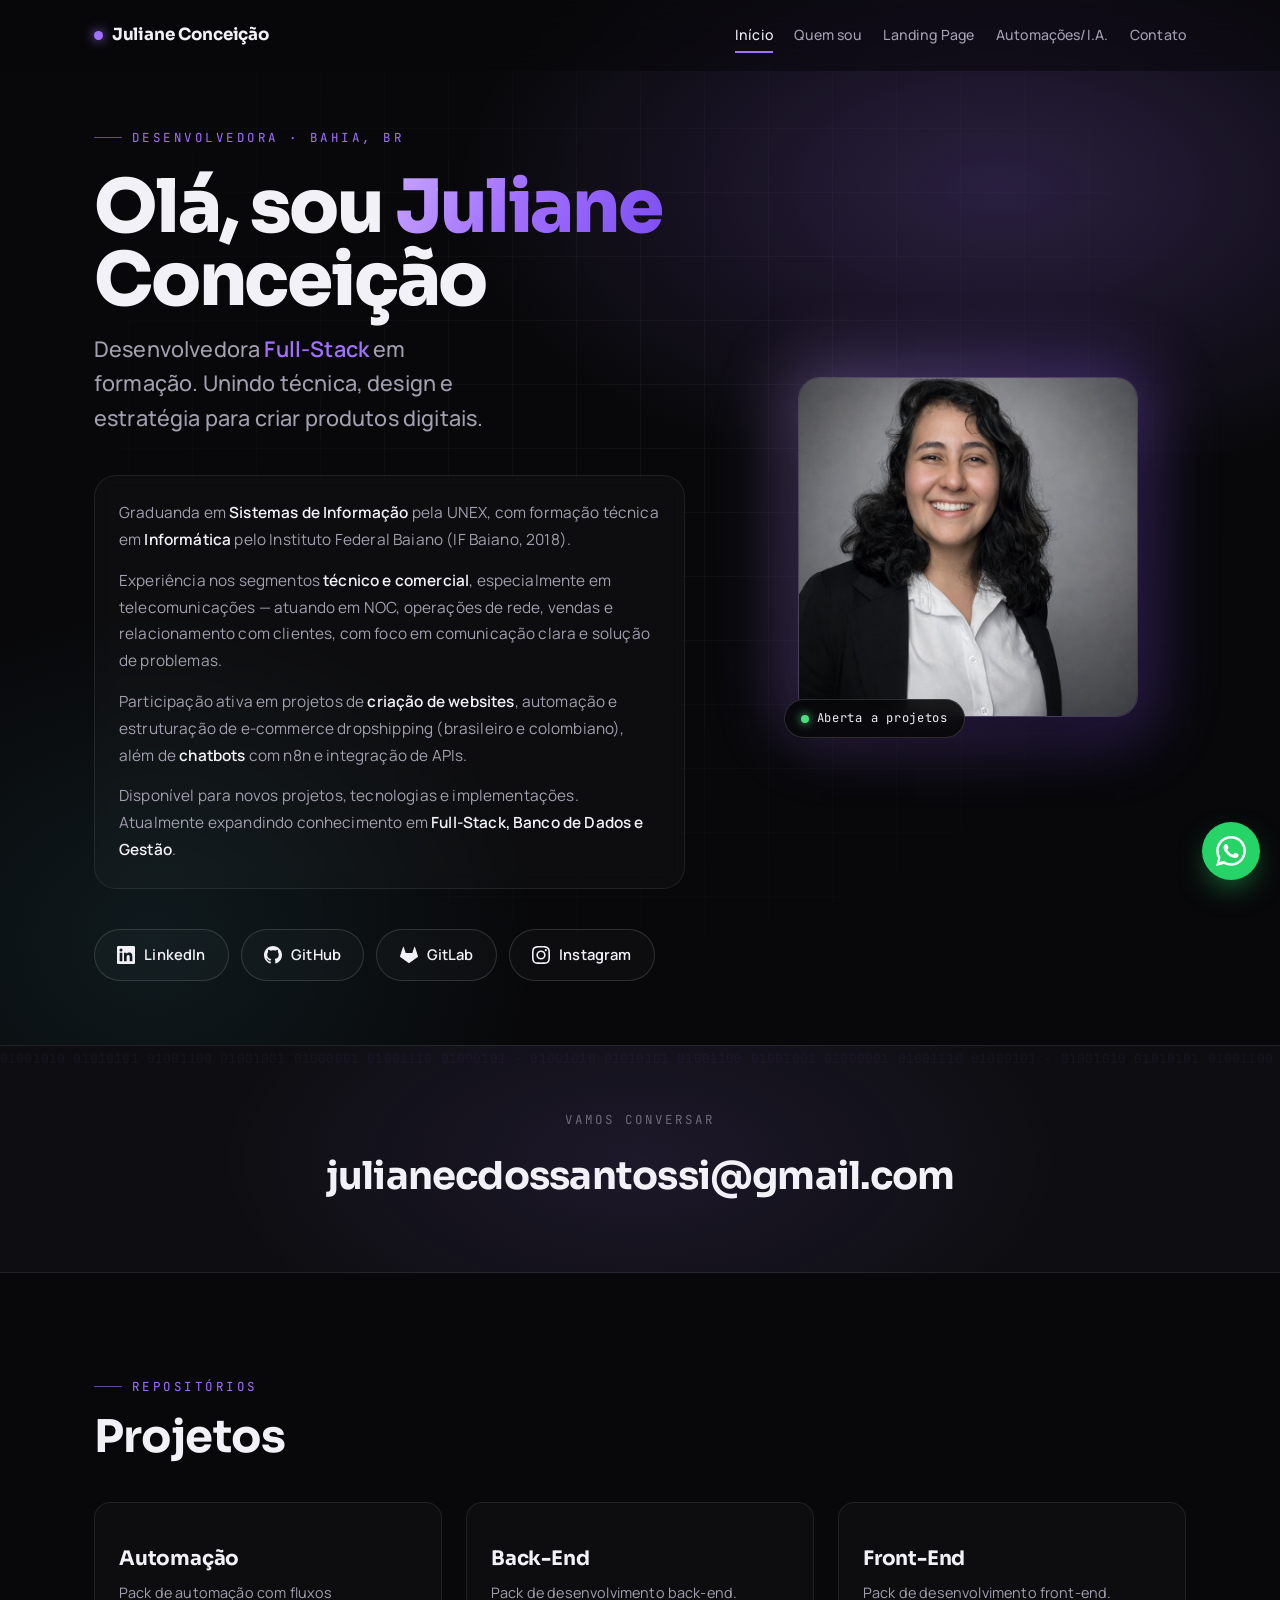
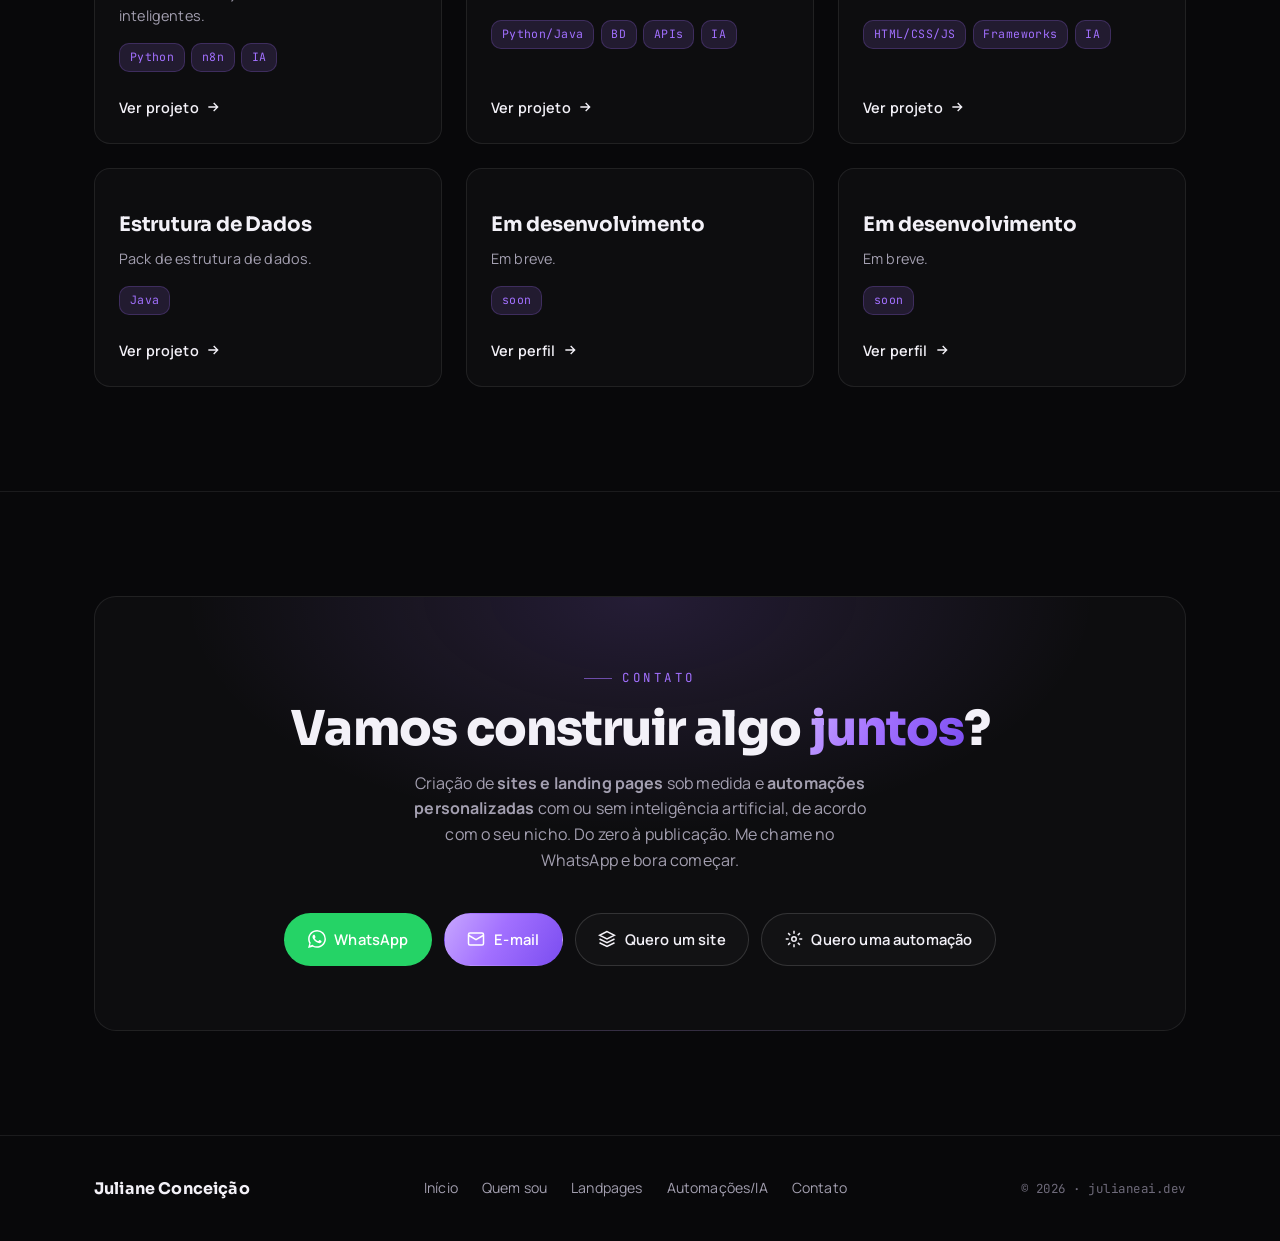
==== index.html @ 9ea28818 "Update index.html" ====
<!DOCTYPE html>
<html lang="pt-BR">
<head>
    <meta charset="UTF-8">
    <meta name="viewport" content="width=device-width, initial-scale=1.0">
    <title>Juliane Conceição — Desenvolvedora Full-Stack</title>
    <link rel="icon" type="image/jpeg" href="img/favicon.jpg">
    <meta name="description" content="Portfólio de Juliane Conceição — Desenvolvedora Full-Stack. Projetos, automação, back-end, front-end e criação de sites sob medida.">
    <meta property="og:title" content="Juliane Conceição — Desenvolvedora Full-Stack">
    <meta property="og:description" content="Portfólio profissional e criação de sites personalizados do zero à publicação.">
    <meta property="og:type" content="website">

    <!-- Fonts -->
    <link rel="preconnect" href="https://fonts.googleapis.com">
    <link rel="preconnect" href="https://fonts.gstatic.com" crossorigin>
    <link href="https://fonts.googleapis.com/css2?family=Sora:wght@400;500;600;700;800&family=Manrope:wght@400;500;600;700&family=JetBrains+Mono:wght@400;500&display=swap" rel="stylesheet">

    <link rel="stylesheet" href="css/style.css">
</head>
<body>

    <!-- NAV -->
    <nav class="nav" id="nav">
        <div class="nav-container">
            <a href="#inicio" class="nav-brand">
                <span class="dot"></span> Juliane Conceição
            </a>
            <button class="nav-toggle" id="navToggle" aria-label="Abrir menu" aria-expanded="false">
                <span></span><span></span><span></span>
            </button>
            <ul class="nav-menu" id="navMenu">
                <li><a href="#inicio" class="nav-link">Início</a></li>
                <li><a href="quem-sou.html" class="nav-link">Quem sou</a></li>
                <li><a href="landingpage.html" class="nav-link">Landing Page</a></li>
                <li><a href="automacoes.html" class="nav-link">Automações/I.A.</a></li>
                <li><a href="#contato" class="nav-link">Contato</a></li>
            </ul>
        </div>
    </nav>

    <!-- HERO -->
    <header id="inicio" class="hero">
        <div class="container">
            <div class="hero-grid">
                <div class="hero-intro reveal">
                    <span class="eyebrow">Desenvolvedora · Bahia, BR</span>
                    <h1 class="hero-name">
                        Olá, sou <span class="accent">Juliane</span><br>Conceição
                    </h1>
                    <p class="hero-role">
                        Desenvolvedora <strong>Full-Stack</strong> em formação. Unindo
                        técnica, design e estratégia para criar produtos digitais.
                    </p>

                    <div class="about-card">
                        <div class="about-text">
                            <p>
                                Graduanda em <strong>Sistemas de Informação</strong> pela UNEX,
                                com formação técnica em <strong>Informática</strong> pelo Instituto Federal
                                Baiano (IF Baiano, 2018).
                            </p>
                            <p>
                                Experiência nos segmentos <strong>técnico e comercial</strong>, especialmente
                                em telecomunicações — atuando em NOC, operações de rede, vendas e relacionamento
                                com clientes, com foco em comunicação clara e solução de problemas.
                            </p>
                            <p>
                                Participação ativa em projetos de <strong>criação de websites</strong>, automação
                                e estruturação de e-commerce dropshipping (brasileiro e colombiano), além de
                                <strong>chatbots</strong> com n8n e integração de APIs.
                            </p>
                            <p>
                                Disponível para novos projetos, tecnologias e implementações. Atualmente
                                expandindo conhecimento em <strong>Full-Stack, Banco de Dados e Gestão</strong>.
                            </p>
                        </div>
                    </div>

                    <div class="socials">
                        <a href="https://www.linkedin.com/in/julianeconceicaosi/" target="_blank" rel="noopener noreferrer" class="btn" aria-label="LinkedIn">
                            <svg viewBox="0 0 24 24" fill="currentColor"><path d="M20.447 20.452h-3.554v-5.569c0-1.328-.027-3.037-1.852-3.037-1.853 0-2.136 1.445-2.136 2.939v5.667H9.351V9h3.414v1.561h.046c.477-.9 1.637-1.85 3.37-1.85 3.601 0 4.267 2.37 4.267 5.455v6.286zM5.337 7.433a2.062 2.062 0 0 1-2.063-2.065 2.064 2.064 0 1 1 2.063 2.065zm1.782 13.019H3.555V9h3.564v11.452zM22.225 0H1.771C.792 0 0 .774 0 1.729v20.542C0 23.227.792 24 1.771 24h20.451C23.2 24 24 23.227 24 22.271V1.729C24 .774 23.2 0 22.222 0z"/></svg>
                            LinkedIn
                        </a>
                        <a href="https://github.com/7ul14n3" target="_blank" rel="noopener noreferrer" class="btn" aria-label="GitHub">
                            <svg viewBox="0 0 24 24" fill="currentColor"><path d="M12 0c-6.626 0-12 5.373-12 12 0 5.302 3.438 9.8 8.207 11.387.599.111.793-.261.793-.577v-2.234c-3.338.726-4.033-1.416-4.033-1.416-.546-1.387-1.333-1.756-1.333-1.756-1.089-.745.083-.729.083-.729 1.205.084 1.839 1.237 1.839 1.237 1.07 1.834 2.807 1.304 3.492.997.107-.775.418-1.305.762-1.604-2.665-.305-5.467-1.334-5.467-5.931 0-1.311.469-2.381 1.236-3.221-.124-.303-.535-1.524.117-3.176 0 0 1.008-.322 3.301 1.23A11.5 11.5 0 0 1 12 5.803c1.02.005 2.047.138 3.006.404 2.291-1.552 3.297-1.23 3.297-1.23.653 1.653.242 2.874.118 3.176.77.84 1.235 1.911 1.235 3.221 0 4.609-2.807 5.624-5.479 5.921.43.372.823 1.102.823 2.222v3.293c0 .319.192.694.801.576C20.566 21.797 24 17.3 24 12c0-6.627-5.373-12-12-12z"/></svg>
                            GitHub
                        </a>
                        <a href="https://gitlab.com/julianecdossantossi" target="_blank" rel="noopener noreferrer" class="btn" aria-label="GitLab">
                            <svg viewBox="0 0 24 24" fill="currentColor"><path d="M23.955 13.587l-1.342-4.135-2.664-8.189a.455.455 0 0 0-.867 0L16.418 9.45H7.582L4.918 1.263a.455.455 0 0 0-.867 0L1.386 9.452.044 13.587a.924.924 0 0 0 .331 1.023L12 23.054l11.625-8.444a.92.92 0 0 0 .33-1.023"/></svg>
                            GitLab
                        </a>
                        <a href="https://www.instagram.com/julianeconceicaosi/" target="_blank" rel="noopener noreferrer" class="btn" aria-label="Instagram">
                            <svg viewBox="0 0 24 24" fill="currentColor"><path d="M12 2.163c3.204 0 3.584.012 4.85.07 3.252.148 4.771 1.691 4.919 4.919.058 1.265.069 1.645.069 4.849 0 3.205-.012 3.584-.069 4.849-.149 3.225-1.664 4.771-4.919 4.919-1.266.058-1.644.07-4.85.07-3.204 0-3.584-.012-4.849-.07-3.26-.149-4.771-1.699-4.919-4.92-.058-1.265-.07-1.644-.07-4.849 0-3.204.013-3.583.07-4.849.149-3.227 1.664-4.771 4.919-4.919 1.266-.057 1.645-.069 4.849-.069zM12 0C8.741 0 8.333.014 7.053.072 2.695.272.273 2.69.073 7.052.014 8.333 0 8.741 0 12c0 3.259.014 3.668.072 4.948.2 4.358 2.618 6.78 6.98 6.98C8.333 23.986 8.741 24 12 24c3.259 0 3.668-.014 4.948-.072 4.354-.2 6.782-2.618 6.979-6.98.059-1.28.073-1.689.073-4.948 0-3.259-.014-3.667-.072-4.947-.196-4.354-2.617-6.78-6.979-6.98C15.668.014 15.259 0 12 0zm0 5.838a6.162 6.162 0 1 0 0 12.324 6.162 6.162 0 0 0 0-12.324zM12 16a4 4 0 1 1 0-8 4 4 0 0 1 0 8zm6.406-11.845a1.44 1.44 0 1 0 0 2.881 1.44 1.44 0 0 0 0-2.881z"/></svg>
                            Instagram
                        </a>
                    </div>
                </div>

                <div class="hero-portrait reveal">
                    <img src="img/juliane.jpg" alt="Retrato de Juliane Conceição" loading="eager">
                    <div class="portrait-badge"><span class="ping"></span> Aberta a projetos</div>
                </div>
            </div>
        </div>
    </header>

    <!-- FAIXA E-MAIL -->
    <section class="band">
        <div class="mono-bg" aria-hidden="true">01001010 01010101 01001100 01001001 01000001 01001110 01000101 · 01001010 01010101 01001100 01001001 01000001 01001110 01000101 · 01001010 01010101 01001100 01001001</div>
        <div class="container">
            <p class="band-label">Vamos conversar</p>
            <a href="mailto:julianecdossantossi@gmail.com" class="email-link">julianecdossantossi@gmail.com</a>
        </div>
    </section>

    <!-- PROJETOS -->
    <section id="projetos" class="projects">
        <div class="container">
            <div class="section-head reveal">
                <span class="eyebrow">Repositórios</span>
                <h2 class="section-title">Projetos</h2>
            </div>

            <div class="projects-grid">
                <article class="project-card reveal">
                    <span class="project-index"></span>
                    <h3 class="project-title">Automação</h3>
                    <p class="project-description">Pack de automação com fluxos inteligentes.</p>
                    <div class="project-tags">
                        <span class="tag">Python</span>
                        <span class="tag">n8n</span>
                        <span class="tag">IA</span>
                    </div>
                    <a href="https://github.com/7ul14n3/automation.ai" target="_blank" rel="noopener noreferrer" class="project-link">
                        Ver projeto
                        <svg width="16" height="16" viewBox="0 0 24 24" fill="none" stroke="currentColor" stroke-width="2"><path d="M5 12h14M13 6l6 6-6 6"/></svg>
                    </a>
                </article>

                <article class="project-card reveal">
                    <span class="project-index"></span>
                    <h3 class="project-title">Back-End</h3>
                    <p class="project-description">Pack de desenvolvimento back-end.</p>
                    <div class="project-tags">
                        <span class="tag">Python/Java</span>
                        <span class="tag">BD</span>
                        <span class="tag">APIs</span>
                        <span class="tag">IA</span>
                    </div>
                    <a href="https://github.com/7ul14n3/dev-back-end" target="_blank" rel="noopener noreferrer" class="project-link">
                        Ver projeto
                        <svg width="16" height="16" viewBox="0 0 24 24" fill="none" stroke="currentColor" stroke-width="2"><path d="M5 12h14M13 6l6 6-6 6"/></svg>
                    </a>
                </article>

                <article class="project-card reveal">
                    <span class="project-index"></span>
                    <h3 class="project-title">Front-End</h3>
                    <p class="project-description">Pack de desenvolvimento front-end.</p>
                    <div class="project-tags">
                        <span class="tag">HTML/CSS/JS</span>
                        <span class="tag">Frameworks</span>
                        <span class="tag">IA</span>
                    </div>
                    <a href="https://github.com/7ul14n3/dev-front-end" target="_blank" rel="noopener noreferrer" class="project-link">
                        Ver projeto
                        <svg width="16" height="16" viewBox="0 0 24 24" fill="none" stroke="currentColor" stroke-width="2"><path d="M5 12h14M13 6l6 6-6 6"/></svg>
                    </a>
                </article>

                <article class="project-card reveal">
                    <span class="project-index"></span>
                    <h3 class="project-title">Estrutura de Dados</h3>
                    <p class="project-description">Pack de estrutura de dados.</p>
                    <div class="project-tags">
                        <span class="tag">Java</span>
                    </div>
                    <a href="https://github.com/7ul14n3/estrutura-dados" target="_blank" rel="noopener noreferrer" class="project-link">
                        Ver projeto
                        <svg width="16" height="16" viewBox="0 0 24 24" fill="none" stroke="currentColor" stroke-width="2"><path d="M5 12h14M13 6l6 6-6 6"/></svg>
                    </a>
                </article>

                <article class="project-card is-soon reveal">
                    <span class="project-index"></span>
                    <h3 class="project-title">Em desenvolvimento</h3>
                    <p class="project-description">Em breve.</p>
                    <div class="project-tags">
                        <span class="tag">soon</span>
                    </div>
                    <a href="https://github.com/7ul14n3/" target="_blank" rel="noopener noreferrer" class="project-link">
                        Ver perfil
                        <svg width="16" height="16" viewBox="0 0 24 24" fill="none" stroke="currentColor" stroke-width="2"><path d="M5 12h14M13 6l6 6-6 6"/></svg>
                    </a>
                </article>

                <article class="project-card is-soon reveal">
                    <span class="project-index"></span>
                    <h3 class="project-title">Em desenvolvimento</h3>
                    <p class="project-description">Em breve.</p>
                    <div class="project-tags">
                        <span class="tag">soon</span>
                    </div>
                    <a href="https://github.com/7ul14n3/" target="_blank" rel="noopener noreferrer" class="project-link">
                        Ver perfil
                        <svg width="16" height="16" viewBox="0 0 24 24" fill="none" stroke="currentColor" stroke-width="2"><path d="M5 12h14M13 6l6 6-6 6"/></svg>
                    </a>
                </article>
            </div>
        </div>
    </section>

    <!-- CONTATO -->
    <section id="contato" class="contact">
        <div class="container">
            <div class="contact-wrap reveal">
                <span class="eyebrow">Contato</span>
                <h2 class="contact-title">Vamos construir algo <span class="accent">juntos</span>?</h2>
                <p class="contact-sub">
                    Criação de <strong>sites e landing pages</strong> sob medida e
                    <strong>automações personalizadas</strong> com ou sem inteligência artificial,
                    de acordo com o seu nicho. Do zero à publicação. Me chame no WhatsApp e bora começar.
                </p>
                <div class="contact-actions">
                    <a href="https://wa.me/5573998363964?text=Tenho%20interesse%20em%20conhecer" target="_blank" rel="noopener noreferrer" class="btn btn-wpp">
                        <svg width="18" height="18" viewBox="0 0 24 24" fill="currentColor"><path d="M.057 24l1.687-6.163a11.867 11.867 0 0 1-1.587-5.946C.16 5.335 5.495 0 12.05 0a11.817 11.817 0 0 1 8.413 3.488 11.824 11.824 0 0 1 3.48 8.414c-.003 6.557-5.338 11.892-11.893 11.892a11.9 11.9 0 0 1-5.688-1.448L.057 24zm6.597-3.807c1.676.995 3.276 1.591 5.392 1.592 5.448 0 9.886-4.434 9.889-9.885.002-5.462-4.415-9.89-9.881-9.892-5.452 0-9.887 4.434-9.889 9.884a9.86 9.86 0 0 0 1.51 5.26l-.999 3.648 3.978-1.052zm11.387-5.464c-.074-.124-.272-.198-.57-.347-.297-.149-1.758-.868-2.031-.967-.272-.099-.47-.149-.669.149-.198.297-.768.967-.941 1.165-.173.198-.347.223-.644.074-.297-.149-1.255-.462-2.39-1.475-.883-.788-1.48-1.761-1.653-2.059-.173-.297-.018-.458.13-.606.134-.133.297-.347.446-.521.151-.172.2-.296.3-.495.099-.198.05-.372-.025-.521-.075-.148-.669-1.611-.916-2.206-.242-.579-.487-.501-.669-.51l-.57-.01c-.198 0-.52.074-.792.372s-1.04 1.016-1.04 2.479 1.065 2.876 1.213 3.074c.149.198 2.095 3.2 5.076 4.487.709.306 1.263.489 1.694.626.712.226 1.36.194 1.872.118.571-.085 1.758-.719 2.006-1.413.247-.694.247-1.289.173-1.413z"/></svg>
                        WhatsApp
                    </a>
                    <a href="mailto:julianecdossantossi@gmail.com" class="btn btn-primary">
                        <svg width="18" height="18" viewBox="0 0 24 24" fill="none" stroke="currentColor" stroke-width="2"><rect x="2" y="4" width="20" height="16" rx="2"/><path d="m22 7-10 6L2 7"/></svg>
                        E-mail
                    </a>
                    <a href="landpages.html" class="btn">
                        <svg width="18" height="18" viewBox="0 0 24 24" fill="none" stroke="currentColor" stroke-width="2"><path d="M12 2 2 7l10 5 10-5-10-5zM2 17l10 5 10-5M2 12l10 5 10-5"/></svg>
                        Quero um site
                    </a>
                    <a href="automacoes.html" class="btn">
                        <svg width="18" height="18" viewBox="0 0 24 24" fill="none" stroke="currentColor" stroke-width="2"><circle cx="12" cy="12" r="3"/><path d="M12 1v4M12 19v4M4.2 4.2l2.8 2.8M17 17l2.8 2.8M1 12h4M19 12h4M4.2 19.8 7 17M17 7l2.8-2.8"/></svg>
                        Quero uma automação
                    </a>
                </div>
            </div>
        </div>
    </section>

    <!-- FOOTER -->
    <footer class="footer">
        <div class="container footer-inner">
            <span class="footer-brand">Juliane Conceição</span>
                        <div class="footer-links">
                <a href="#inicio">Início</a>
                <a href="quem-sou.html">Quem sou</a>
                <a href="landpages.html">Landpages</a>
                <a href="automacoes.html">Automações/IA</a>
                <a href="#contato">Contato</a>
            </div>
            <span class="footer-meta">© 2026 · julianeai.dev</span>
        </div>
    </footer>

    <!-- WhatsApp flutuante -->
    <a href="https://wa.me/5573998363964?text=Tenho%20interesse%20em%20conhecer" target="_blank" rel="noopener noreferrer" class="wpp-float" aria-label="Falar no WhatsApp">
        <svg viewBox="0 0 24 24" fill="currentColor"><path d="M.057 24l1.687-6.163a11.867 11.867 0 0 1-1.587-5.946C.16 5.335 5.495 0 12.05 0a11.817 11.817 0 0 1 8.413 3.488 11.824 11.824 0 0 1 3.48 8.414c-.003 6.557-5.338 11.892-11.893 11.892a11.9 11.9 0 0 1-5.688-1.448L.057 24zm6.597-3.807c1.676.995 3.276 1.591 5.392 1.592 5.448 0 9.886-4.434 9.889-9.885.002-5.462-4.415-9.89-9.881-9.892-5.452 0-9.887 4.434-9.889 9.884a9.86 9.86 0 0 0 1.51 5.26l-.999 3.648 3.978-1.052zm11.387-5.464c-.074-.124-.272-.198-.57-.347-.297-.149-1.758-.868-2.031-.967-.272-.099-.47-.149-.669.149-.198.297-.768.967-.941 1.165-.173.198-.347.223-.644.074-.297-.149-1.255-.462-2.39-1.475-.883-.788-1.48-1.761-1.653-2.059-.173-.297-.018-.458.13-.606.134-.133.297-.347.446-.521.151-.172.2-.296.3-.495.099-.198.05-.372-.025-.521-.075-.148-.669-1.611-.916-2.206-.242-.579-.487-.501-.669-.51l-.57-.01c-.198 0-.52.074-.792.372s-1.04 1.016-1.04 2.479 1.065 2.876 1.213 3.074c.149.198 2.095 3.2 5.076 4.487.709.306 1.263.489 1.694.626.712.226 1.36.194 1.872.118.571-.085 1.758-.719 2.006-1.413.247-.694.247-1.289.173-1.413z"/></svg>
    </a>

    <script src="script/script.js"></script>
</body>
</html>
---- css/style.css ----
/* =====================================================================
   JULIANE CONCEIÇÃO — Portfólio & Landing
   Design system: dark, clean, com toque futurista
   Fonts: Sora (display) · Manrope (texto) · JetBrains Mono (labels)
   ===================================================================== */

/* ===== RESET ===== */
*,
*::before,
*::after {
    margin: 0;
    padding: 0;
    box-sizing: border-box;
}

:root {
    /* Cores base */
    --bg: #08080A;
    --bg-soft: #0E0E12;
    --surface: rgba(255, 255, 255, 0.025);
    --surface-2: rgba(255, 255, 255, 0.05);
    --line: rgba(255, 255, 255, 0.08);
    --line-strong: rgba(255, 255, 255, 0.14);

    /* Marca */
    --accent: #A270FF;
    --accent-deep: #7B4DF0;
    --accent-soft: rgba(162, 112, 255, 0.14);
    --cyan: #5EE8FF;          /* acento elétrico p/ landing futurista */
    --cyan-soft: rgba(94, 232, 255, 0.12);
    --green: #4FE5A1;         /* acento p/ automações / IA */
    --green-soft: rgba(79, 229, 161, 0.12);
    --wpp: #25D366;           /* whatsapp */

    /* Texto */
    --text: #F3F1F8;
    --muted: #A39FB0;
    --faint: #6E6A7A;

    /* Gradientes */
    --grad-brand: linear-gradient(120deg, #C7A6FF 0%, #A270FF 45%, #7B4DF0 100%);
    --grad-future: linear-gradient(120deg, #5EE8FF 0%, #A270FF 60%, #7B4DF0 100%);
    --grad-auto: linear-gradient(120deg, #4FE5A1 0%, #5EE8FF 55%, #A270FF 100%);

    /* Tipografia */
    --font-display: 'Sora', sans-serif;
    --font-body: 'Manrope', sans-serif;
    --font-mono: 'JetBrains Mono', monospace;

    /* Espaçamento */
    --space-xs: 0.5rem;
    --space-sm: 1rem;
    --space-md: 1.5rem;
    --space-lg: 2.5rem;
    --space-xl: 4rem;
    --space-xxl: 6.5rem;

    /* Bordas */
    --r-sm: 10px;
    --r-md: 16px;
    --r-lg: 22px;
    --r-pill: 100px;

    /* Sombras */
    --shadow: 0 24px 60px -24px rgba(0, 0, 0, 0.7);
    --glow: 0 0 0 1px var(--accent-soft), 0 18px 50px -18px rgba(162, 112, 255, 0.45);

    --t-fast: 0.18s cubic-bezier(0.4, 0, 0.2, 1);
    --t: 0.3s cubic-bezier(0.4, 0, 0.2, 1);
    --t-slow: 0.6s cubic-bezier(0.16, 1, 0.3, 1);
}

html {
    scroll-behavior: smooth;
    font-size: 16px;
    -webkit-font-smoothing: antialiased;
    text-rendering: optimizeLegibility;
}

body {
    font-family: var(--font-body);
    font-weight: 400;
    line-height: 1.6;
    color: var(--text);
    background: var(--bg);
    overflow-x: hidden;
    letter-spacing: 0.01em;
}

::selection {
    background: var(--accent);
    color: #fff;
}

a { color: inherit; }

/* ===== PROTEÇÃO DE CONTEÚDO (anti cópia/arraste) ===== */
body {
    -webkit-user-select: none;
    -moz-user-select: none;
    -ms-user-select: none;
    user-select: none;
    -webkit-touch-callout: none;
}
/* libera seleção apenas em campos de formulário */
input, textarea {
    -webkit-user-select: text;
    -moz-user-select: text;
    -ms-user-select: text;
    user-select: text;
}
img {
    -webkit-user-drag: none;
    -khtml-user-drag: none;
    -moz-user-drag: none;
    -o-user-drag: none;
    user-drag: none;
    pointer-events: none;
}

/* ===== UTILITÁRIOS ===== */
.container {
    width: 100%;
    max-width: 1140px;
    margin: 0 auto;
    padding: 0 var(--space-md);
}

.eyebrow {
    font-family: var(--font-mono);
    font-size: 0.78rem;
    letter-spacing: 0.28em;
    text-transform: uppercase;
    color: var(--accent);
    display: inline-flex;
    align-items: center;
    gap: 0.6rem;
}

.eyebrow::before {
    content: '';
    width: 28px;
    height: 1px;
    background: var(--accent);
    opacity: 0.6;
}

.section-title {
    font-family: var(--font-display);
    font-size: clamp(1.9rem, 4vw, 2.8rem);
    font-weight: 700;
    line-height: 1.1;
    letter-spacing: -0.02em;
    color: var(--text);
}

.section-head {
    display: flex;
    flex-direction: column;
    gap: var(--space-sm);
    margin-bottom: var(--space-lg);
}

/* ===== NAV ===== */
.nav {
    position: fixed;
    inset: 0 0 auto 0;
    z-index: 1000;
    background: rgba(8, 8, 10, 0.55);
    backdrop-filter: blur(18px) saturate(140%);
    -webkit-backdrop-filter: blur(18px) saturate(140%);
    border-bottom: 1px solid transparent;
    transition: var(--t);
}

.nav.scrolled {
    background: rgba(8, 8, 10, 0.85);
    border-bottom-color: var(--line);
}

.nav-container {
    display: flex;
    justify-content: space-between;
    align-items: center;
    height: 70px;
    max-width: 1140px;
    margin: 0 auto;
    padding: 0 var(--space-md);
}

.nav-brand {
    font-family: var(--font-display);
    font-weight: 700;
    font-size: 1.05rem;
    letter-spacing: -0.01em;
    text-decoration: none;
    color: var(--text);
    display: inline-flex;
    align-items: center;
    gap: 0.55rem;
}

.nav-brand .dot {
    width: 9px;
    height: 9px;
    border-radius: 50%;
    background: var(--accent);
    box-shadow: 0 0 12px var(--accent);
    transition: var(--t);
}

.nav-brand:hover .dot { transform: scale(1.35); }

.nav-menu {
    display: flex;
    align-items: center;
    list-style: none;
    gap: 1.35rem;
}

.nav-link {
    color: var(--muted);
    text-decoration: none;
    font-size: 0.88rem;
    font-weight: 500;
    padding: 0.4rem 0;
    position: relative;
    white-space: nowrap;
    transition: var(--t-fast);
}

.nav-link:hover,
.nav-link.active { color: var(--text); }

.nav-link::after {
    content: '';
    position: absolute;
    left: 0;
    bottom: -2px;
    height: 1.5px;
    width: 0;
    background: var(--accent);
    transition: var(--t);
}

.nav-link:hover::after,
.nav-link.active::after { width: 100%; }

.nav-link.highlight {
    color: var(--text);
    padding: 0.45rem 1rem;
    border: 1px solid var(--line-strong);
    border-radius: var(--r-pill);
    background: var(--surface);
}

.nav-link.highlight::after { display: none; }

.nav-link.highlight:hover {
    border-color: var(--accent);
    background: var(--accent-soft);
    box-shadow: 0 0 24px -6px var(--accent);
}

/* menu mobile toggle */
.nav-toggle {
    display: none;
    flex-direction: column;
    gap: 5px;
    background: none;
    border: 0;
    cursor: pointer;
    padding: 6px;
}
.nav-toggle span {
    width: 24px;
    height: 2px;
    background: var(--text);
    border-radius: 2px;
    transition: var(--t);
}

/* ===== BOTÕES ===== */
.btn {
    display: inline-flex;
    align-items: center;
    justify-content: center;
    gap: 0.55rem;
    padding: 0.85rem 1.4rem;
    border: 1px solid var(--line-strong);
    border-radius: var(--r-pill);
    font-family: var(--font-body);
    font-size: 0.92rem;
    font-weight: 600;
    text-decoration: none;
    cursor: pointer;
    color: var(--text);
    background: var(--surface);
    transition: var(--t);
    white-space: nowrap;
}

.btn svg { width: 18px; height: 18px; }

.btn:hover {
    transform: translateY(-2px);
    border-color: var(--accent);
    background: var(--accent-soft);
    box-shadow: 0 14px 30px -16px var(--accent);
}

.btn-primary {
    background: var(--grad-brand);
    border-color: transparent;
    color: #fff;
}

.btn-primary:hover {
    filter: brightness(1.08);
    box-shadow: 0 16px 40px -14px var(--accent);
    background: var(--grad-brand);
}

.btn-ghost { background: transparent; }

/* ===== HERO (portfólio) ===== */
.hero {
    position: relative;
    min-height: 100vh;
    display: flex;
    align-items: center;
    padding: 120px 0 var(--space-xl);
    overflow: hidden;
}

/* fundo com grade + brilho */
.hero::before {
    content: '';
    position: absolute;
    inset: 0;
    background:
        radial-gradient(900px 500px at 78% 18%, rgba(162, 112, 255, 0.22), transparent 60%),
        radial-gradient(700px 600px at 12% 90%, rgba(94, 232, 255, 0.08), transparent 55%);
    pointer-events: none;
}

.hero::after {
    content: '';
    position: absolute;
    inset: 0;
    background-image:
        linear-gradient(var(--line) 1px, transparent 1px),
        linear-gradient(90deg, var(--line) 1px, transparent 1px);
    background-size: 64px 64px;
    mask-image: radial-gradient(circle at 50% 40%, #000 0%, transparent 75%);
    -webkit-mask-image: radial-gradient(circle at 50% 40%, #000 0%, transparent 75%);
    opacity: 0.5;
    pointer-events: none;
}

.hero-grid {
    position: relative;
    z-index: 2;
    display: grid;
    grid-template-columns: 1.15fr 0.85fr;
    gap: var(--space-xl);
    align-items: center;
}

.hero-name {
    font-family: var(--font-display);
    font-size: clamp(2.6rem, 6.5vw, 4.6rem);
    font-weight: 800;
    line-height: 0.98;
    letter-spacing: -0.03em;
    color: var(--text);
    margin: var(--space-md) 0 var(--space-sm);
}

.hero-name .accent {
    background: var(--grad-brand);
    -webkit-background-clip: text;
    background-clip: text;
    -webkit-text-fill-color: transparent;
}

.hero-role {
    font-size: clamp(1.05rem, 2.2vw, 1.35rem);
    color: var(--muted);
    font-weight: 500;
    max-width: 30ch;
}

.hero-role strong { color: var(--accent); font-weight: 600; }

/* cartão de apresentação */
.about-card {
    margin-top: var(--space-lg);
    padding: var(--space-md);
    background: var(--surface);
    border: 1px solid var(--line);
    border-radius: var(--r-lg);
    backdrop-filter: blur(8px);
}

.about-text p {
    color: var(--muted);
    font-size: 0.96rem;
    line-height: 1.75;
    margin-bottom: 0.85rem;
}
.about-text p:last-child { margin-bottom: 0; }
.about-text strong { color: var(--text); font-weight: 600; }

/* coluna direita do hero — retrato */
.hero-portrait {
    position: relative;
    justify-self: center;
}

.hero-portrait img {
    width: min(340px, 78vw);
    aspect-ratio: 1;
    object-fit: cover;
    border-radius: var(--r-lg);
    border: 1px solid var(--line-strong);
    box-shadow: var(--shadow);
}

.hero-portrait::before {
    content: '';
    position: absolute;
    inset: -14px;
    border-radius: calc(var(--r-lg) + 14px);
    background: var(--grad-brand);
    filter: blur(34px);
    opacity: 0.35;
    z-index: -1;
}

.portrait-badge {
    position: absolute;
    bottom: -14px;
    left: -14px;
    background: rgba(8, 8, 10, 0.9);
    border: 1px solid var(--line-strong);
    border-radius: var(--r-pill);
    padding: 0.55rem 1rem;
    font-family: var(--font-mono);
    font-size: 0.76rem;
    letter-spacing: 0.06em;
    display: flex;
    align-items: center;
    gap: 0.5rem;
    backdrop-filter: blur(10px);
}

.portrait-badge .ping {
    width: 8px;
    height: 8px;
    border-radius: 50%;
    background: #4ade80;
    box-shadow: 0 0 10px #4ade80;
    animation: ping 1.8s ease-in-out infinite;
}

@keyframes ping {
    0%, 100% { opacity: 1; transform: scale(1); }
    50% { opacity: 0.4; transform: scale(0.8); }
}

/* social */
.socials {
    display: flex;
    flex-wrap: wrap;
    gap: 0.75rem;
    margin-top: var(--space-lg);
}

/* ===== EMAIL / FAIXA ===== */
.band {
    position: relative;
    padding: var(--space-xl) 0;
    border-top: 1px solid var(--line);
    border-bottom: 1px solid var(--line);
    background:
        radial-gradient(600px 300px at 50% 50%, rgba(162, 112, 255, 0.1), transparent 70%),
        var(--bg-soft);
    text-align: center;
    overflow: hidden;
}

.band .mono-bg {
    position: absolute;
    inset: 0;
    font-family: var(--font-mono);
    font-size: 0.8rem;
    color: var(--accent);
    opacity: 0.06;
    line-height: 2;
    white-space: nowrap;
    pointer-events: none;
    user-select: none;
}

.band-label {
    font-family: var(--font-mono);
    font-size: 0.78rem;
    letter-spacing: 0.24em;
    text-transform: uppercase;
    color: var(--faint);
    position: relative;
    z-index: 2;
}

.email-link {
    position: relative;
    z-index: 2;
    display: inline-block;
    margin-top: var(--space-sm);
    font-family: var(--font-display);
    font-size: clamp(1.3rem, 4vw, 2.4rem);
    font-weight: 700;
    letter-spacing: -0.02em;
    color: var(--text);
    text-decoration: none;
    transition: var(--t);
}

.email-link:hover {
    background: var(--grad-brand);
    -webkit-background-clip: text;
    background-clip: text;
    -webkit-text-fill-color: transparent;
}

/* ===== PROJETOS ===== */
.projects { padding: var(--space-xxl) 0; }

.projects-grid {
    display: grid;
    grid-template-columns: repeat(auto-fill, minmax(300px, 1fr));
    gap: var(--space-md);
    margin-top: var(--space-lg);
}

.project-card {
    position: relative;
    display: flex;
    flex-direction: column;
    padding: var(--space-md);
    background: var(--surface);
    border: 1px solid var(--line);
    border-radius: var(--r-md);
    overflow: hidden;
    transition: var(--t);
}

.project-card::after {
    content: '';
    position: absolute;
    top: 0;
    left: 0;
    width: 100%;
    height: 2px;
    background: var(--grad-brand);
    transform: scaleX(0);
    transform-origin: left;
    transition: var(--t);
}

.project-card:hover {
    transform: translateY(-4px);
    border-color: var(--line-strong);
    background: var(--surface-2);
    box-shadow: var(--shadow);
}

.project-card:hover::after { transform: scaleX(1); }

.project-card.is-soon { opacity: 0.55; }

.project-index {
    font-family: var(--font-mono);
    font-size: 0.78rem;
    color: var(--faint);
    margin-bottom: var(--space-sm);
}

.project-title {
    font-family: var(--font-display);
    font-size: 1.25rem;
    font-weight: 700;
    letter-spacing: -0.01em;
    margin-bottom: 0.4rem;
}

.project-description {
    color: var(--muted);
    font-size: 0.9rem;
    margin-bottom: var(--space-sm);
    min-height: 1.2em;
}

.project-tags {
    display: flex;
    flex-wrap: wrap;
    gap: 0.4rem;
    margin-bottom: var(--space-md);
}

.tag {
    font-family: var(--font-mono);
    font-size: 0.72rem;
    letter-spacing: 0.04em;
    color: var(--accent);
    background: var(--accent-soft);
    border: 1px solid rgba(162, 112, 255, 0.22);
    border-radius: var(--r-sm);
    padding: 0.25rem 0.6rem;
}

.project-link {
    margin-top: auto;
    align-self: flex-start;
    display: inline-flex;
    align-items: center;
    gap: 0.4rem;
    color: var(--text);
    text-decoration: none;
    font-weight: 600;
    font-size: 0.9rem;
    transition: var(--t-fast);
}

.project-link svg { transition: var(--t-fast); }
.project-link:hover { color: var(--accent); }
.project-link:hover svg { transform: translateX(4px); }

/* ===== CONTATO ===== */
.contact {
    padding: var(--space-xxl) 0;
    border-top: 1px solid var(--line);
}

.contact-wrap {
    position: relative;
    text-align: center;
    padding: var(--space-xl) var(--space-md);
    background:
        radial-gradient(700px 360px at 50% 0%, rgba(162, 112, 255, 0.16), transparent 65%),
        var(--surface);
    border: 1px solid var(--line);
    border-radius: var(--r-lg);
    overflow: hidden;
}

.contact-title {
    font-family: var(--font-display);
    font-size: clamp(1.8rem, 5vw, 3rem);
    font-weight: 800;
    letter-spacing: -0.02em;
    line-height: 1.05;
    margin: var(--space-sm) 0;
}

.contact-title .accent {
    background: var(--grad-brand);
    -webkit-background-clip: text;
    background-clip: text;
    -webkit-text-fill-color: transparent;
}

.contact-sub {
    color: var(--muted);
    max-width: 46ch;
    margin: 0 auto var(--space-lg);
}

.contact-actions {
    display: flex;
    flex-wrap: wrap;
    justify-content: center;
    gap: 0.75rem;
}

/* ===== FOOTER ===== */
.footer {
    padding: var(--space-lg) 0;
    border-top: 1px solid var(--line);
}

.footer-inner {
    display: flex;
    justify-content: space-between;
    align-items: center;
    gap: var(--space-md);
    flex-wrap: wrap;
}

.footer-brand {
    font-family: var(--font-display);
    font-weight: 700;
    color: var(--text);
}

.footer-meta {
    font-family: var(--font-mono);
    font-size: 0.78rem;
    color: var(--faint);
    letter-spacing: 0.04em;
}

.footer-links {
    display: flex;
    gap: var(--space-md);
}

.footer-links a {
    color: var(--muted);
    text-decoration: none;
    font-size: 0.88rem;
    transition: var(--t-fast);
}
.footer-links a:hover { color: var(--accent); }

/* =====================================================================
   LANDING PAGE FUTURISTA — conheca.html
   ===================================================================== */
.lp { background: var(--bg); }

/* fundo animado de partículas/grade */
.lp-bg {
    position: fixed;
    inset: 0;
    z-index: 0;
    pointer-events: none;
    overflow: hidden;
}

.lp-bg .grid {
    position: absolute;
    inset: -2px;
    background-image:
        linear-gradient(rgba(162, 112, 255, 0.06) 1px, transparent 1px),
        linear-gradient(90deg, rgba(162, 112, 255, 0.06) 1px, transparent 1px);
    background-size: 54px 54px;
    mask-image: radial-gradient(circle at 50% 0%, #000, transparent 80%);
    -webkit-mask-image: radial-gradient(circle at 50% 0%, #000, transparent 80%);
}

.lp-bg .orb {
    position: absolute;
    border-radius: 50%;
    filter: blur(80px);
    opacity: 0.5;
}
.lp-bg .orb.a {
    width: 480px; height: 480px;
    background: radial-gradient(circle, rgba(162,112,255,0.5), transparent 70%);
    top: -120px; right: -80px;
    animation: drift 16s ease-in-out infinite;
}
.lp-bg .orb.b {
    width: 420px; height: 420px;
    background: radial-gradient(circle, rgba(94,232,255,0.35), transparent 70%);
    bottom: -120px; left: -100px;
    animation: drift 20s ease-in-out infinite reverse;
}

@keyframes drift {
    0%, 100% { transform: translate(0, 0) scale(1); }
    50% { transform: translate(40px, 30px) scale(1.1); }
}

.lp-main { position: relative; z-index: 2; }

/* HERO LANDING */
.lp-hero {
    min-height: 100vh;
    display: flex;
    align-items: center;
    text-align: center;
    padding: 130px 0 var(--space-xl);
}

.lp-hero-inner {
    max-width: 920px;
    margin: 0 auto;
}

.lp-chip {
    display: inline-flex;
    align-items: center;
    gap: 0.55rem;
    font-family: var(--font-mono);
    font-size: 0.76rem;
    letter-spacing: 0.18em;
    text-transform: uppercase;
    color: var(--cyan);
    border: 1px solid var(--cyan-soft);
    background: var(--cyan-soft);
    padding: 0.45rem 1rem;
    border-radius: var(--r-pill);
    margin-bottom: var(--space-md);
}

.lp-chip .ping {
    width: 7px; height: 7px; border-radius: 50%;
    background: var(--cyan);
    box-shadow: 0 0 10px var(--cyan);
    animation: ping 1.6s ease-in-out infinite;
}

.lp-title {
    font-family: var(--font-display);
    font-size: clamp(2.4rem, 7vw, 5rem);
    font-weight: 800;
    line-height: 0.98;
    letter-spacing: -0.035em;
    color: var(--text);
}

.lp-title .grad {
    background: var(--grad-future);
    -webkit-background-clip: text;
    background-clip: text;
    -webkit-text-fill-color: transparent;
}

.lp-sub {
    max-width: 60ch;
    margin: var(--space-md) auto var(--space-lg);
    color: var(--muted);
    font-size: clamp(1rem, 2vw, 1.18rem);
    line-height: 1.7;
}

.lp-cta-row {
    display: flex;
    justify-content: center;
    flex-wrap: wrap;
    gap: 0.85rem;
}

.btn-future {
    background: var(--grad-future);
    color: #06080d;
    border: none;
    font-weight: 700;
}
.btn-future:hover {
    filter: brightness(1.07);
    box-shadow: 0 18px 44px -14px var(--cyan);
    background: var(--grad-future);
}

/* marquee de tecnologias */
.lp-marquee {
    margin-top: var(--space-xl);
    border-top: 1px solid var(--line);
    border-bottom: 1px solid var(--line);
    padding: var(--space-sm) 0;
    overflow: hidden;
    -webkit-mask-image: linear-gradient(90deg, transparent, #000 12%, #000 88%, transparent);
    mask-image: linear-gradient(90deg, transparent, #000 12%, #000 88%, transparent);
}

.lp-marquee-track {
    display: flex;
    gap: var(--space-lg);
    width: max-content;
    animation: marquee 22s linear infinite;
    font-family: var(--font-mono);
    font-size: 0.85rem;
    letter-spacing: 0.08em;
    color: var(--faint);
    text-transform: uppercase;
}
.lp-marquee-track span { display: inline-flex; align-items: center; gap: var(--space-lg); }
.lp-marquee-track span::after { content: '◇'; color: var(--accent); }

@keyframes marquee {
    to { transform: translateX(-50%); }
}

/* SEÇÕES LP */
.lp-section { padding: var(--space-xxl) 0; }

.lp-section-head {
    text-align: center;
    max-width: 640px;
    margin: 0 auto var(--space-xl);
}

.lp-section-head .lp-h {
    font-family: var(--font-display);
    font-size: clamp(1.8rem, 4.5vw, 3rem);
    font-weight: 700;
    letter-spacing: -0.025em;
    line-height: 1.1;
    margin-top: var(--space-sm);
}
.lp-section-head .lp-h .grad {
    background: var(--grad-future);
    -webkit-background-clip: text;
    background-clip: text;
    -webkit-text-fill-color: transparent;
}
.lp-section-head p {
    color: var(--muted);
    margin-top: var(--space-sm);
}

/* serviços (cards de venda) */
.lp-services {
    display: grid;
    grid-template-columns: repeat(auto-fit, minmax(280px, 1fr));
    gap: var(--space-md);
}

.svc-card {
    position: relative;
    padding: var(--space-lg) var(--space-md);
    background: linear-gradient(180deg, var(--surface-2), var(--surface));
    border: 1px solid var(--line);
    border-radius: var(--r-lg);
    overflow: hidden;
    transition: var(--t);
}

.svc-card::before {
    content: '';
    position: absolute;
    inset: 0;
    background: radial-gradient(400px 200px at 50% 0%, var(--accent-soft), transparent 70%);
    opacity: 0;
    transition: var(--t);
    pointer-events: none;
}

.svc-card:hover {
    transform: translateY(-6px);
    border-color: var(--accent);
    box-shadow: var(--glow);
}
.svc-card:hover::before { opacity: 1; }

.svc-card.featured {
    border-color: rgba(94, 232, 255, 0.3);
    background: linear-gradient(180deg, rgba(94,232,255,0.06), var(--surface));
}

.svc-icon {
    position: relative;
    width: 52px;
    height: 52px;
    display: grid;
    place-items: center;
    border-radius: var(--r-md);
    background: var(--accent-soft);
    border: 1px solid rgba(162, 112, 255, 0.25);
    margin-bottom: var(--space-md);
    color: var(--accent);
}
.svc-card.featured .svc-icon {
    background: var(--cyan-soft);
    border-color: rgba(94,232,255,0.3);
    color: var(--cyan);
}
.svc-icon svg { width: 26px; height: 26px; }

.svc-card h3 {
    position: relative;
    font-family: var(--font-display);
    font-size: 1.3rem;
    font-weight: 700;
    margin-bottom: 0.5rem;
}
.svc-card p {
    position: relative;
    color: var(--muted);
    font-size: 0.94rem;
    line-height: 1.7;
}
.svc-tag {
    position: relative;
    display: inline-block;
    margin-top: var(--space-md);
    font-family: var(--font-mono);
    font-size: 0.74rem;
    letter-spacing: 0.06em;
    color: var(--faint);
    text-transform: uppercase;
}

/* processo / timeline */
.lp-process {
    position: relative;
    display: grid;
    grid-template-columns: repeat(auto-fit, minmax(220px, 1fr));
    gap: var(--space-md);
    counter-reset: step;
}

.step {
    position: relative;
    padding: var(--space-lg) var(--space-md) var(--space-md);
    background: var(--surface);
    border: 1px solid var(--line);
    border-radius: var(--r-md);
    transition: var(--t);
}
.step:hover {
    border-color: var(--line-strong);
    background: var(--surface-2);
    transform: translateY(-4px);
}

.step-num {
    font-family: var(--font-mono);
    font-size: 0.85rem;
    color: var(--bg);
    background: var(--grad-future);
    width: 40px;
    height: 40px;
    display: grid;
    place-items: center;
    border-radius: 50%;
    font-weight: 700;
    margin-bottom: var(--space-md);
}

.step h4 {
    font-family: var(--font-display);
    font-size: 1.08rem;
    font-weight: 700;
    margin-bottom: 0.4rem;
}
.step p {
    color: var(--muted);
    font-size: 0.9rem;
    line-height: 1.65;
}

/* método UX/UI — destaque */
.lp-method {
    position: relative;
    padding: var(--space-xl);
    border-radius: var(--r-lg);
    border: 1px solid var(--line);
    background:
        radial-gradient(600px 300px at 100% 0%, rgba(94,232,255,0.1), transparent 60%),
        radial-gradient(600px 300px at 0% 100%, var(--accent-soft), transparent 60%),
        var(--bg-soft);
    overflow: hidden;
}

.lp-method-grid {
    display: grid;
    grid-template-columns: 1fr 1fr;
    gap: var(--space-lg);
    align-items: center;
}

.method-list {
    list-style: none;
    display: flex;
    flex-direction: column;
    gap: var(--space-sm);
}

.method-list li {
    display: flex;
    gap: 0.8rem;
    align-items: flex-start;
    color: var(--muted);
    font-size: 0.96rem;
}

.method-list li svg {
    flex-shrink: 0;
    width: 22px;
    height: 22px;
    color: var(--cyan);
    margin-top: 2px;
}
.method-list li strong { color: var(--text); font-weight: 600; }

/* CTA final landing */
.lp-final {
    text-align: center;
    padding: var(--space-xxl) 0;
}

.lp-final-card {
    position: relative;
    max-width: 760px;
    margin: 0 auto;
    padding: var(--space-xl) var(--space-md);
    border-radius: var(--r-lg);
    border: 1px solid var(--line-strong);
    background:
        radial-gradient(600px 300px at 50% 0%, var(--accent-soft), transparent 70%),
        var(--surface-2);
    overflow: hidden;
}

.lp-final-card::after {
    content: '';
    position: absolute;
    top: -50%;
    left: -10%;
    width: 120%;
    height: 200%;
    background: linear-gradient(90deg, transparent, rgba(94,232,255,0.06), transparent);
    transform: rotate(8deg);
    animation: scan 6s ease-in-out infinite;
    pointer-events: none;
}
@keyframes scan {
    0%, 100% { transform: translateX(-30%) rotate(8deg); }
    50% { transform: translateX(30%) rotate(8deg); }
}

.lp-final-card h2 {
    position: relative;
    font-family: var(--font-display);
    font-size: clamp(1.8rem, 5vw, 3rem);
    font-weight: 800;
    letter-spacing: -0.02em;
    line-height: 1.05;
}
.lp-final-card h2 .grad {
    background: var(--grad-future);
    -webkit-background-clip: text;
    background-clip: text;
    -webkit-text-fill-color: transparent;
}
.lp-final-card p {
    position: relative;
    color: var(--muted);
    max-width: 48ch;
    margin: var(--space-md) auto var(--space-lg);
}

/* ===== ANIMAÇÕES DE ENTRADA ===== */
.reveal {
    opacity: 0;
    transform: translateY(26px);
    transition: opacity var(--t-slow), transform var(--t-slow);
}
.reveal.visible {
    opacity: 1;
    transform: translateY(0);
}

/* ===== RESPONSIVO ===== */
@media (max-width: 880px) {
    .hero-grid { grid-template-columns: 1fr; gap: var(--space-lg); }
    .hero-portrait { order: -1; }
    .hero-portrait img { width: min(280px, 70vw); }
    .lp-method-grid { grid-template-columns: 1fr; }
}

@media (max-width: 920px) {
    .nav-menu {
        position: fixed;
        inset: 70px 0 auto 0;
        flex-direction: column;
        align-items: stretch;
        gap: 0;
        background: rgba(8, 8, 10, 0.97);
        backdrop-filter: blur(20px);
        border-bottom: 1px solid var(--line);
        padding: var(--space-sm) var(--space-md) var(--space-md);
        transform: translateY(-120%);
        opacity: 0;
        pointer-events: none;
        transition: var(--t);
        max-height: calc(100vh - 70px);
        overflow-y: auto;
    }
    .nav-menu.open {
        transform: translateY(0);
        opacity: 1;
        pointer-events: auto;
    }
    .nav-menu li { padding: 0.2rem 0; }
    .nav-link { display: block; padding: 0.7rem 0; font-size: 1rem; }
    .nav-link.highlight { text-align: center; margin-top: 0.5rem; }
    .nav-toggle { display: flex; }
    .nav-toggle.open span:nth-child(1) { transform: translateY(7px) rotate(45deg); }
    .nav-toggle.open span:nth-child(2) { opacity: 0; }
    .nav-toggle.open span:nth-child(3) { transform: translateY(-7px) rotate(-45deg); }

    .footer-inner { flex-direction: column; text-align: center; gap: var(--space-sm); }
}

@media (max-width: 480px) {
    :root { --space-xxl: 4.5rem; --space-xl: 3rem; }
    .container { padding: 0 var(--space-sm); }
    .socials { justify-content: center; }
    .hero-name { text-align: center; }
    .hero-role { margin: 0 auto; text-align: center; }
    .eyebrow { justify-content: center; }
}

/* ===== ACESSIBILIDADE ===== */
@media (prefers-reduced-motion: reduce) {
    *, *::before, *::after {
        animation-duration: 0.01ms !important;
        animation-iteration-count: 1 !important;
        transition-duration: 0.01ms !important;
    }
    html { scroll-behavior: auto; }
    .reveal { opacity: 1; transform: none; }
}

:focus-visible {
    outline: 2px solid var(--accent);
    outline-offset: 3px;
    border-radius: 4px;
}

/* =====================================================================
   ADIÇÕES — WhatsApp, Automações (tema verde), Carrossel, Quem sou
   ===================================================================== */

/* ---------- Botão flutuante WhatsApp ---------- */
.wpp-float {
    position: fixed;
    right: 20px;
    bottom: 20px;
    z-index: 1100;
    width: 58px;
    height: 58px;
    border-radius: 50%;
    display: grid;
    place-items: center;
    background: var(--wpp);
    color: #fff;
    box-shadow: 0 12px 30px -8px rgba(37, 211, 102, 0.6);
    transition: var(--t);
    animation: wpp-pulse 2.6s ease-in-out infinite;
}
.wpp-float svg { width: 30px; height: 30px; pointer-events: none; }
.wpp-float:hover { transform: scale(1.08); filter: brightness(1.05); }
.wpp-float::after {
    content: 'Fale comigo';
    position: absolute;
    right: 70px;
    background: rgba(8,8,10,0.92);
    border: 1px solid var(--line-strong);
    color: var(--text);
    font-size: 0.8rem;
    padding: 0.45rem 0.8rem;
    border-radius: var(--r-pill);
    white-space: nowrap;
    opacity: 0;
    transform: translateX(6px);
    pointer-events: none;
    transition: var(--t);
}
.wpp-float:hover::after { opacity: 1; transform: translateX(0); }
@keyframes wpp-pulse {
    0%, 100% { box-shadow: 0 12px 30px -8px rgba(37,211,102,0.6), 0 0 0 0 rgba(37,211,102,0.4); }
    50% { box-shadow: 0 12px 30px -8px rgba(37,211,102,0.6), 0 0 0 14px rgba(37,211,102,0); }
}

/* botão whatsapp em linha (CTAs) */
.btn-wpp {
    background: var(--wpp);
    border-color: transparent;
    color: #fff;
}
.btn-wpp:hover {
    background: var(--wpp);
    filter: brightness(1.06);
    box-shadow: 0 14px 34px -12px var(--wpp);
}

/* ---------- Tema AUTOMAÇÕES (verde) na landing ---------- */
.lp.auto .lp-bg .orb.a { background: radial-gradient(circle, rgba(79,229,161,0.45), transparent 70%); }
.lp.auto .lp-bg .orb.b { background: radial-gradient(circle, rgba(94,232,255,0.32), transparent 70%); }
.lp.auto .lp-bg .grid {
    background-image:
        linear-gradient(rgba(79,229,161,0.06) 1px, transparent 1px),
        linear-gradient(90deg, rgba(79,229,161,0.06) 1px, transparent 1px);
}
.lp.auto .lp-chip { color: var(--green); border-color: var(--green-soft); background: var(--green-soft); }
.lp.auto .lp-chip .ping { background: var(--green); box-shadow: 0 0 10px var(--green); }
.lp.auto .lp-title .grad,
.lp.auto .lp-section-head .lp-h .grad,
.lp.auto .lp-final-card h2 .grad { background: var(--grad-auto); -webkit-background-clip: text; background-clip: text; -webkit-text-fill-color: transparent; }
.lp.auto .btn-future { background: var(--grad-auto); color: #04130c; }
.lp.auto .btn-future:hover { box-shadow: 0 18px 44px -14px var(--green); background: var(--grad-auto); }
.lp.auto .step-num { background: var(--grad-auto); color: #04130c; }
.lp.auto .svc-card.featured { border-color: rgba(79,229,161,0.3); background: linear-gradient(180deg, rgba(79,229,161,0.06), var(--surface)); }
.lp.auto .svc-card.featured .svc-icon { background: var(--green-soft); border-color: rgba(79,229,161,0.3); color: var(--green); }
.lp.auto .method-list li svg { color: var(--green); }
.lp.auto .lp-marquee-track span::after { color: var(--green); }

/* ---------- Página QUEM SOU ---------- */
.about-hero {
    padding: 130px 0 var(--space-lg);
    position: relative;
    overflow: hidden;
}
.about-hero::before {
    content: '';
    position: absolute;
    inset: 0;
    background: radial-gradient(800px 400px at 70% 10%, var(--accent-soft), transparent 60%);
    pointer-events: none;
}
.about-hero-grid {
    position: relative;
    z-index: 2;
    display: grid;
    grid-template-columns: 1fr 1fr;
    gap: var(--space-xl);
    align-items: center;
}
.about-bio h1 {
    font-family: var(--font-display);
    font-size: clamp(2.2rem, 6vw, 3.6rem);
    font-weight: 800;
    letter-spacing: -0.03em;
    line-height: 1.02;
    margin: var(--space-md) 0;
}
.about-bio h1 .accent {
    background: var(--grad-brand);
    -webkit-background-clip: text; background-clip: text; -webkit-text-fill-color: transparent;
}
.about-bio p {
    color: var(--muted);
    font-size: 1rem;
    line-height: 1.8;
    margin-bottom: var(--space-sm);
}
.about-bio p strong { color: var(--text); font-weight: 600; }

.about-stats {
    display: flex;
    flex-wrap: wrap;
    gap: var(--space-md);
    margin-top: var(--space-lg);
}
.stat .num {
    font-family: var(--font-display);
    font-size: 1.7rem;
    font-weight: 700;
    background: var(--grad-future);
    -webkit-background-clip: text; background-clip: text; -webkit-text-fill-color: transparent;
}
.stat .lbl {
    font-family: var(--font-mono);
    font-size: 0.74rem;
    letter-spacing: 0.06em;
    color: var(--faint);
    text-transform: uppercase;
}

/* ---------- Carrossel ---------- */
.carousel {
    position: relative;
    width: 100%;
    border-radius: var(--r-lg);
    overflow: hidden;
    border: 1px solid var(--line-strong);
    box-shadow: var(--shadow);
    background: var(--bg-soft);
}
.carousel::before {
    content: '';
    position: absolute;
    inset: -1px;
    border-radius: var(--r-lg);
    padding: 1px;
    background: var(--grad-future);
    -webkit-mask: linear-gradient(#000 0 0) content-box, linear-gradient(#000 0 0);
    -webkit-mask-composite: xor;
    mask-composite: exclude;
    opacity: 0.5;
    pointer-events: none;
    z-index: 3;
}
.carousel-track {
    display: flex;
    transition: transform 0.55s cubic-bezier(0.16, 1, 0.3, 1);
    aspect-ratio: 1 / 1;
}
.carousel-slide {
    position: relative;
    min-width: 100%;
    aspect-ratio: 1 / 1;
}
.carousel-slide img {
    width: 100%;
    height: 100%;
    object-fit: cover; /* formato padrão, recorta se necessário */
    display: block;
}
.carousel-slide .cap {
    position: absolute;
    left: 0; right: 0; bottom: 0;
    padding: var(--space-lg) var(--space-md) var(--space-md);
    background: linear-gradient(to top, rgba(8,8,10,0.92), transparent);
    font-family: var(--font-mono);
    font-size: 0.82rem;
    letter-spacing: 0.04em;
    color: var(--text);
    z-index: 2;
}
.carousel-btn {
    position: absolute;
    top: 50%;
    transform: translateY(-50%);
    width: 42px; height: 42px;
    display: grid; place-items: center;
    background: rgba(8,8,10,0.6);
    border: 1px solid var(--line-strong);
    border-radius: 50%;
    color: var(--text);
    cursor: pointer;
    backdrop-filter: blur(8px);
    transition: var(--t);
    z-index: 4;
}
.carousel-btn:hover { background: var(--accent); border-color: var(--accent); }
.carousel-btn svg { width: 20px; height: 20px; pointer-events: none; }
.carousel-btn.prev { left: 12px; }
.carousel-btn.next { right: 12px; }
.carousel-dots {
    position: absolute;
    bottom: 12px; left: 50%;
    transform: translateX(-50%);
    display: flex; gap: 8px;
    z-index: 4;
}
.carousel-dots button {
    width: 8px; height: 8px;
    border-radius: 50%;
    border: none;
    background: rgba(255,255,255,0.35);
    cursor: pointer;
    transition: var(--t);
    padding: 0;
}
.carousel-dots button.active { background: var(--cyan); width: 22px; border-radius: 5px; }

/* timeline trajetória (quem sou) */
.journey { padding: var(--space-xxl) 0; }
.journey-grid {
    display: grid;
    grid-template-columns: repeat(auto-fit, minmax(230px, 1fr));
    gap: var(--space-md);
    margin-top: var(--space-lg);
}
.journey-card {
    padding: var(--space-md);
    background: var(--surface);
    border: 1px solid var(--line);
    border-radius: var(--r-md);
    transition: var(--t);
}
.journey-card:hover { transform: translateY(-4px); border-color: var(--line-strong); background: var(--surface-2); }
.journey-card .yr {
    font-family: var(--font-mono);
    font-size: 0.78rem;
    color: var(--accent);
    letter-spacing: 0.06em;
}
.journey-card h4 { font-family: var(--font-display); font-size: 1.05rem; margin: 0.4rem 0; }
.journey-card p { color: var(--muted); font-size: 0.9rem; line-height: 1.6; }

@media (max-width: 880px) {
    .about-hero-grid { grid-template-columns: 1fr; gap: var(--space-lg); }
    .about-photo { order: -1; max-width: 460px; margin: 0 auto; width: 100%; }
}
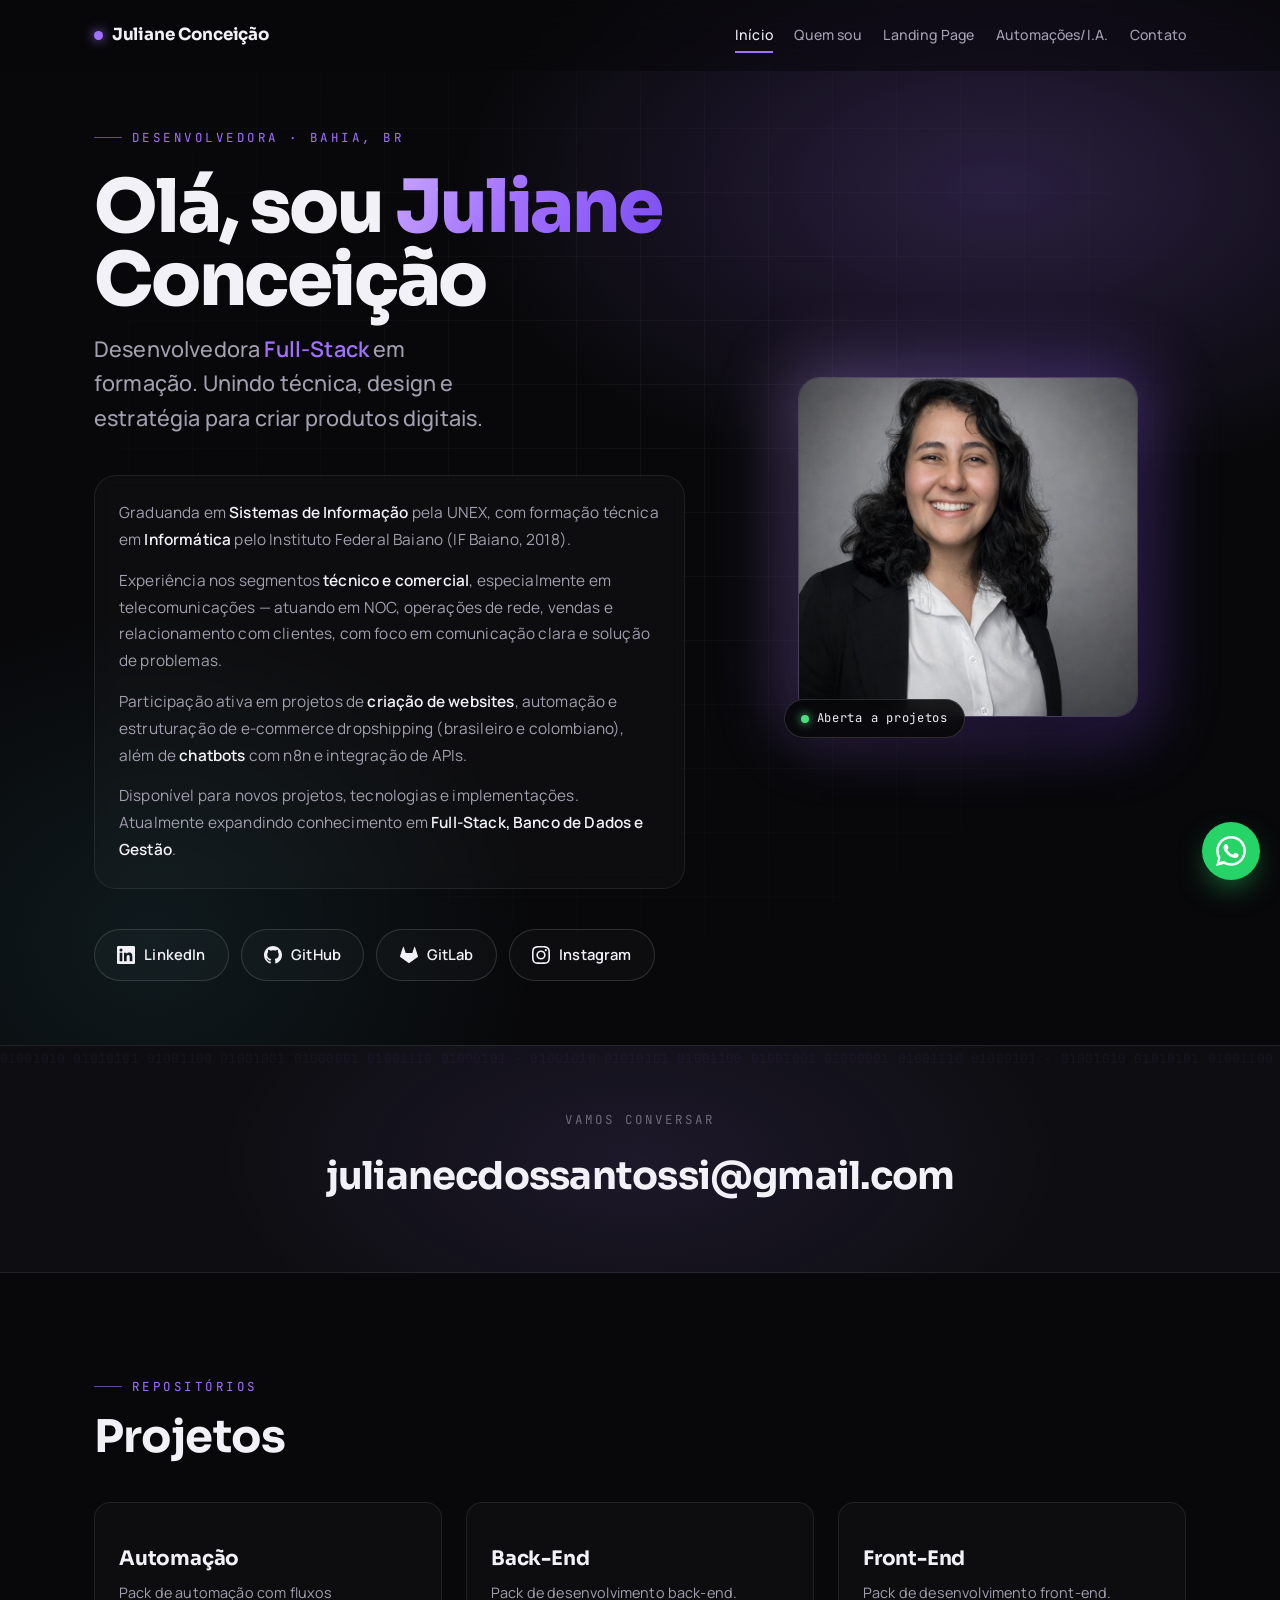
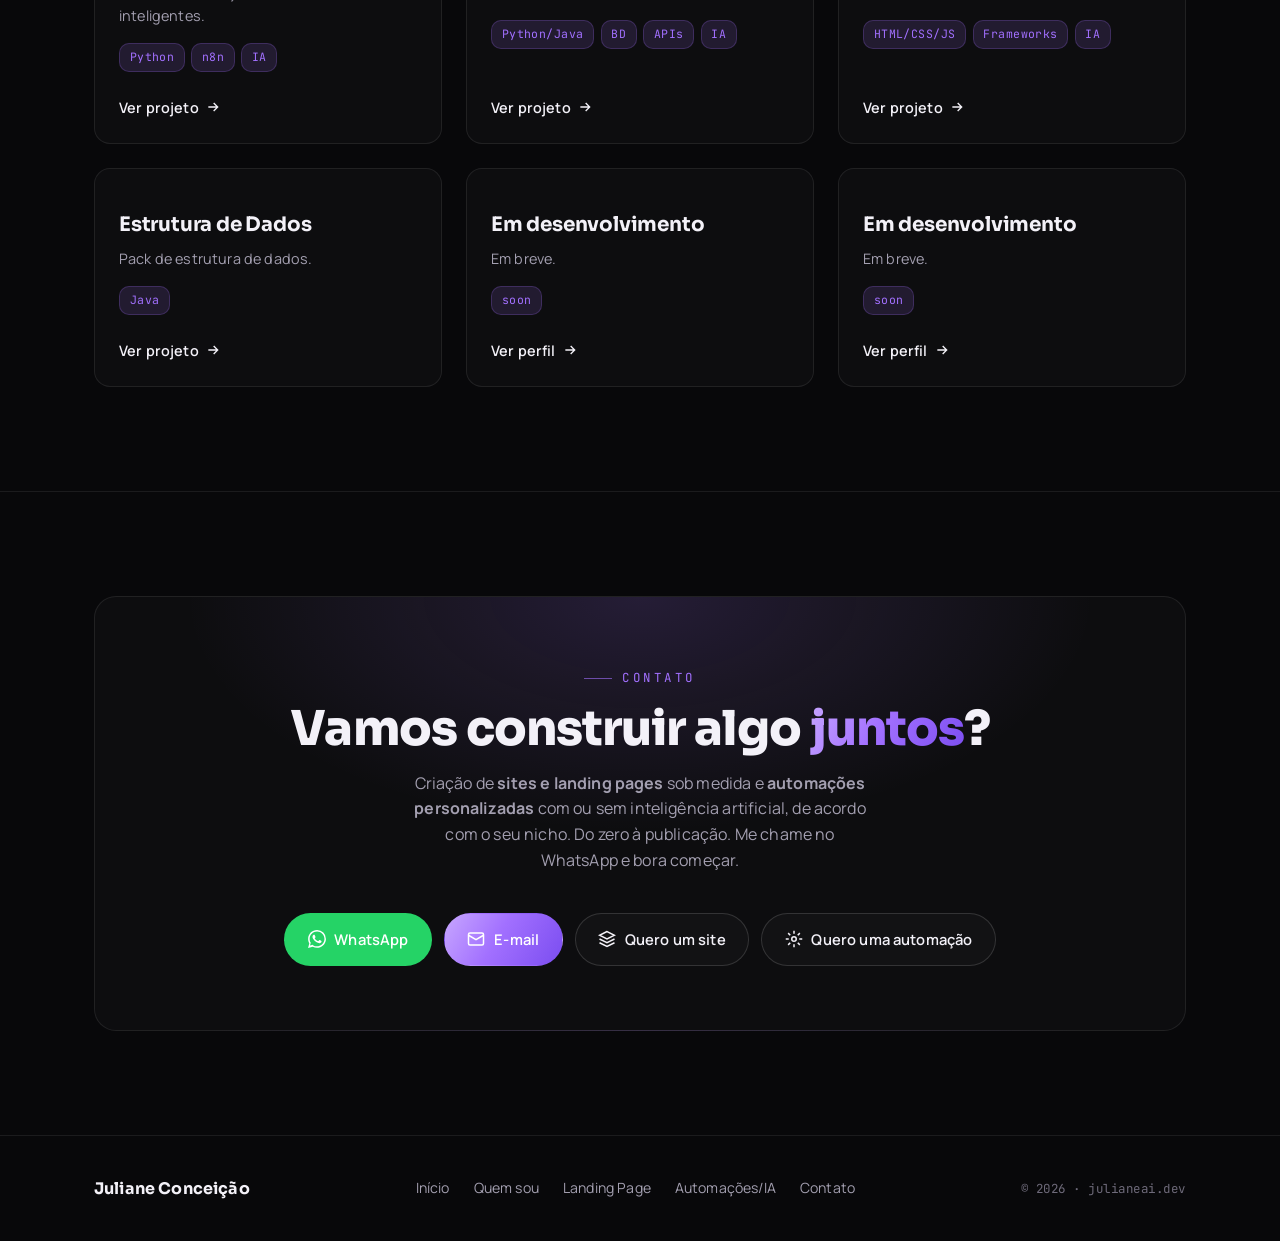
==== commit 0ca8d05a: "Update index.html" ====
--- a/index.html
+++ b/index.html
@@ -230,7 +230,7 @@
                         <svg width="18" height="18" viewBox="0 0 24 24" fill="none" stroke="currentColor" stroke-width="2"><rect x="2" y="4" width="20" height="16" rx="2"/><path d="m22 7-10 6L2 7"/></svg>
                         E-mail
                     </a>
-                    <a href="landpages.html" class="btn">
+                    <a href="landingpage.html" class="btn">
                         <svg width="18" height="18" viewBox="0 0 24 24" fill="none" stroke="currentColor" stroke-width="2"><path d="M12 2 2 7l10 5 10-5-10-5zM2 17l10 5 10-5M2 12l10 5 10-5"/></svg>
                         Quero um site
                     </a>
@@ -250,7 +250,7 @@
                         <div class="footer-links">
                 <a href="#inicio">Início</a>
                 <a href="quem-sou.html">Quem sou</a>
-                <a href="landpages.html">Landpages</a>
+                <a href="landingpage.html">Landing Page</a>
                 <a href="automacoes.html">Automações/IA</a>
                 <a href="#contato">Contato</a>
             </div>
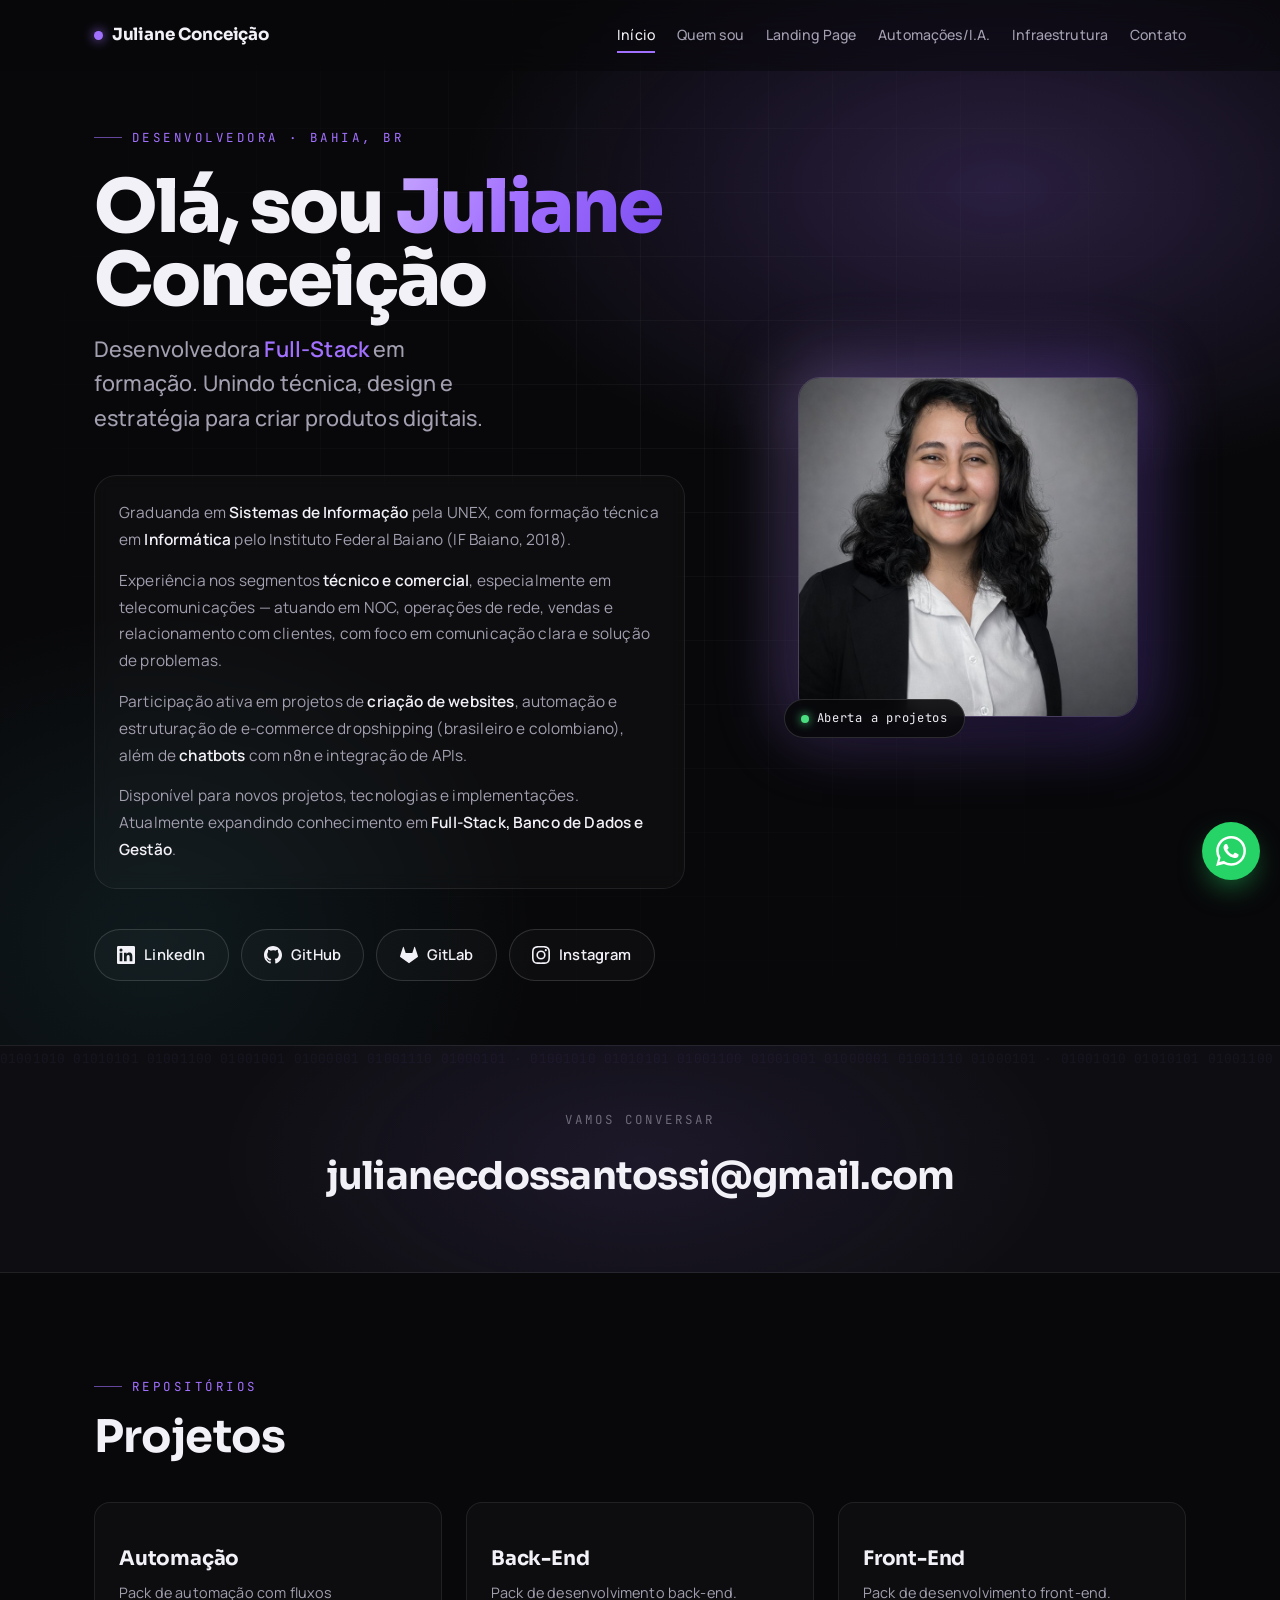
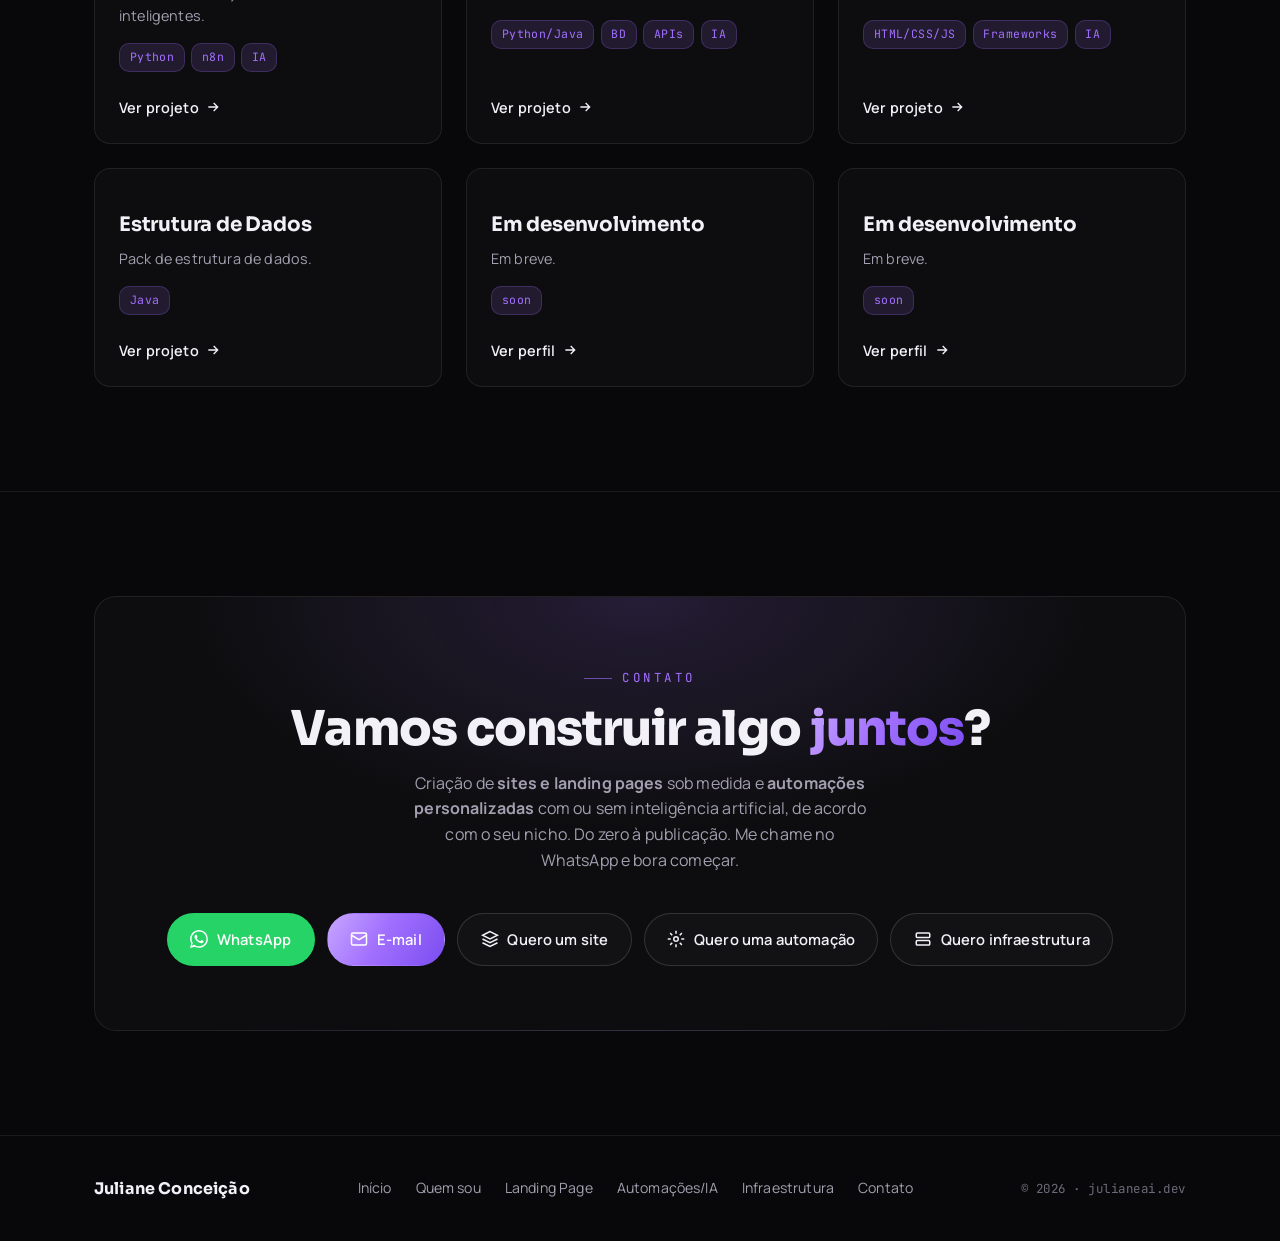
==== commit 1f907779: "Update index.html" ====
--- a/index.html
+++ b/index.html
@@ -33,6 +33,7 @@
                 <li><a href="quem-sou.html" class="nav-link">Quem sou</a></li>
                 <li><a href="landingpage.html" class="nav-link">Landing Page</a></li>
                 <li><a href="automacoes.html" class="nav-link">Automações/I.A.</a></li>
+                <li><a href="infraestrutura.html" class="nav-link">Infraestrutura</a></li>
                 <li><a href="#contato" class="nav-link">Contato</a></li>
             </ul>
         </div>
@@ -238,6 +239,10 @@
                         <svg width="18" height="18" viewBox="0 0 24 24" fill="none" stroke="currentColor" stroke-width="2"><circle cx="12" cy="12" r="3"/><path d="M12 1v4M12 19v4M4.2 4.2l2.8 2.8M17 17l2.8 2.8M1 12h4M19 12h4M4.2 19.8 7 17M17 7l2.8-2.8"/></svg>
                         Quero uma automação
                     </a>
+                    <a href="infraestrutura.html" class="btn">
+                        <svg width="18" height="18" viewBox="0 0 24 24" fill="none" stroke="currentColor" stroke-width="2"><rect x="3" y="4" width="18" height="6" rx="1.5"/><rect x="3" y="14" width="18" height="6" rx="1.5"/><path d="M7 7h.01M7 17h.01"/></svg>
+                        Quero infraestrutura
+                    </a>
                 </div>
             </div>
         </div>
@@ -252,6 +257,7 @@
                 <a href="quem-sou.html">Quem sou</a>
                 <a href="landingpage.html">Landing Page</a>
                 <a href="automacoes.html">Automações/IA</a>
+                <a href="infraestrutura.html">Infraestrutura</a>
                 <a href="#contato">Contato</a>
             </div>
             <span class="footer-meta">© 2026 · julianeai.dev</span>
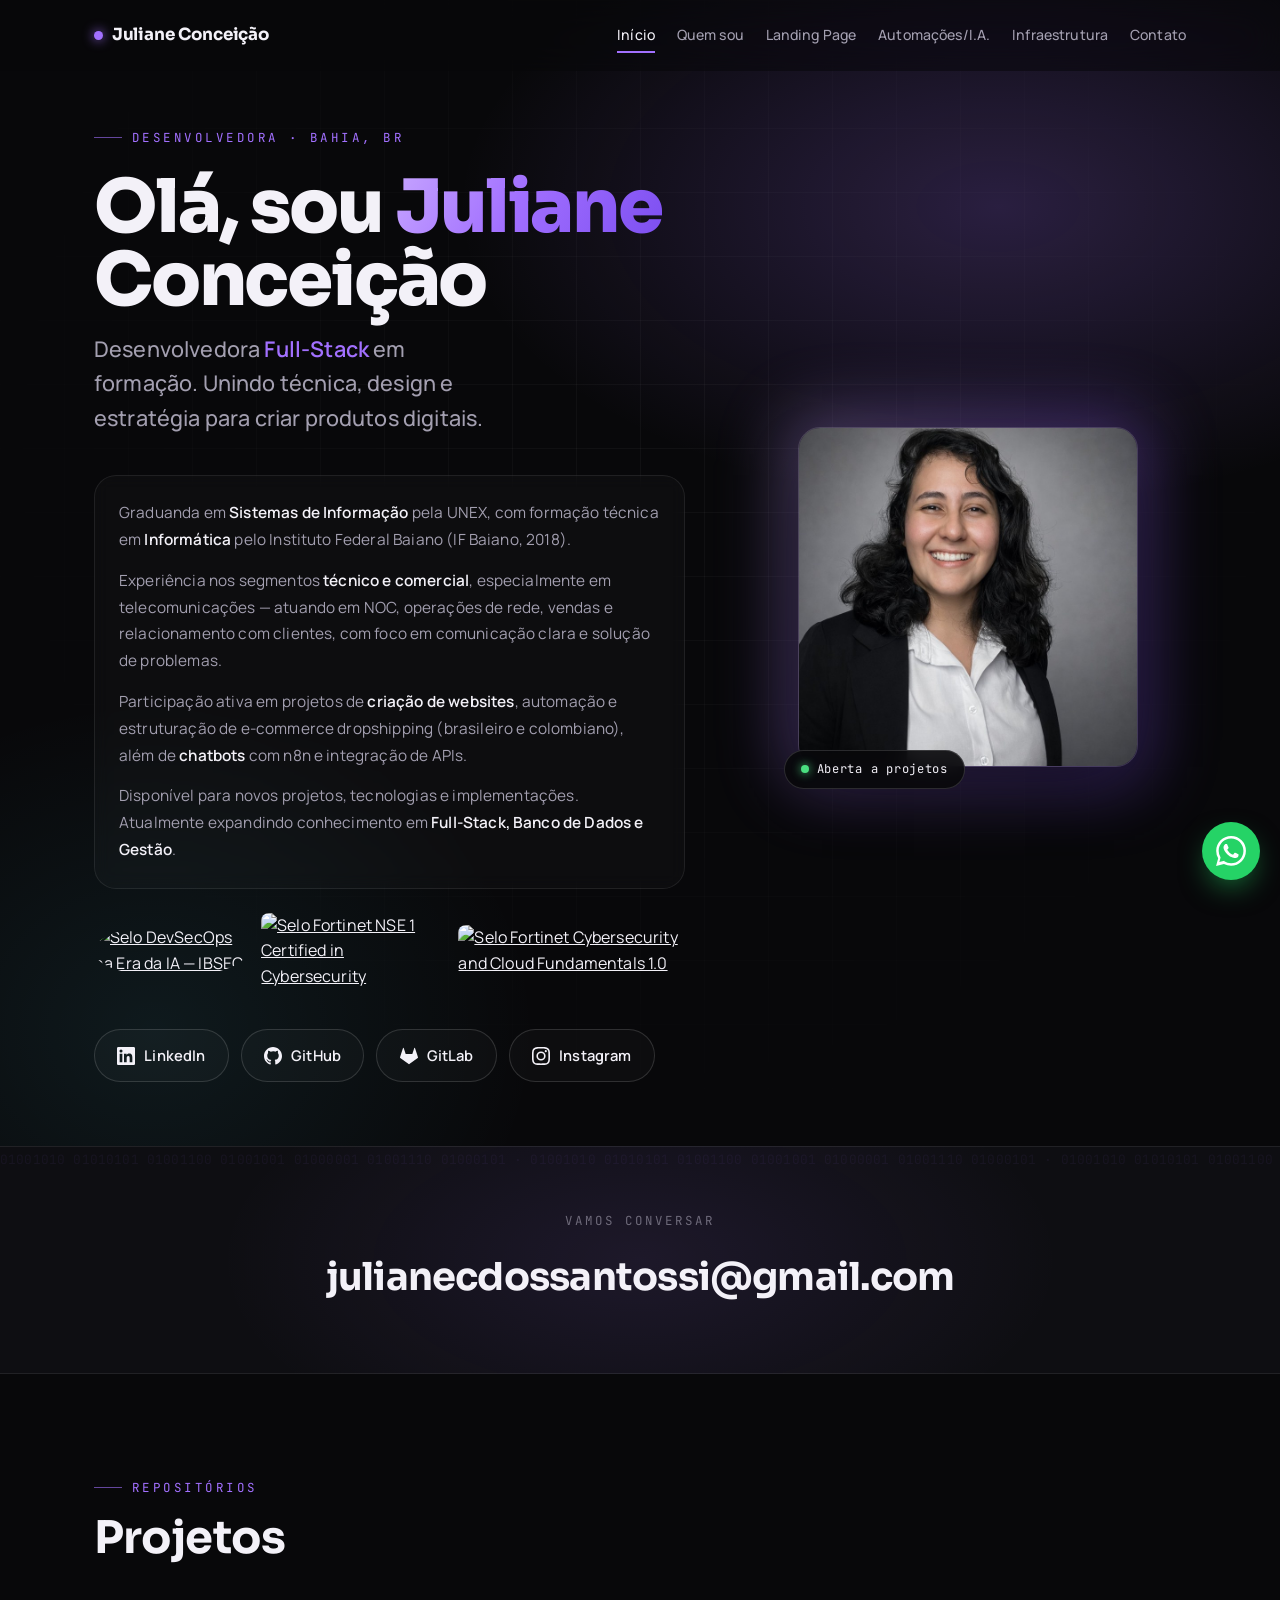
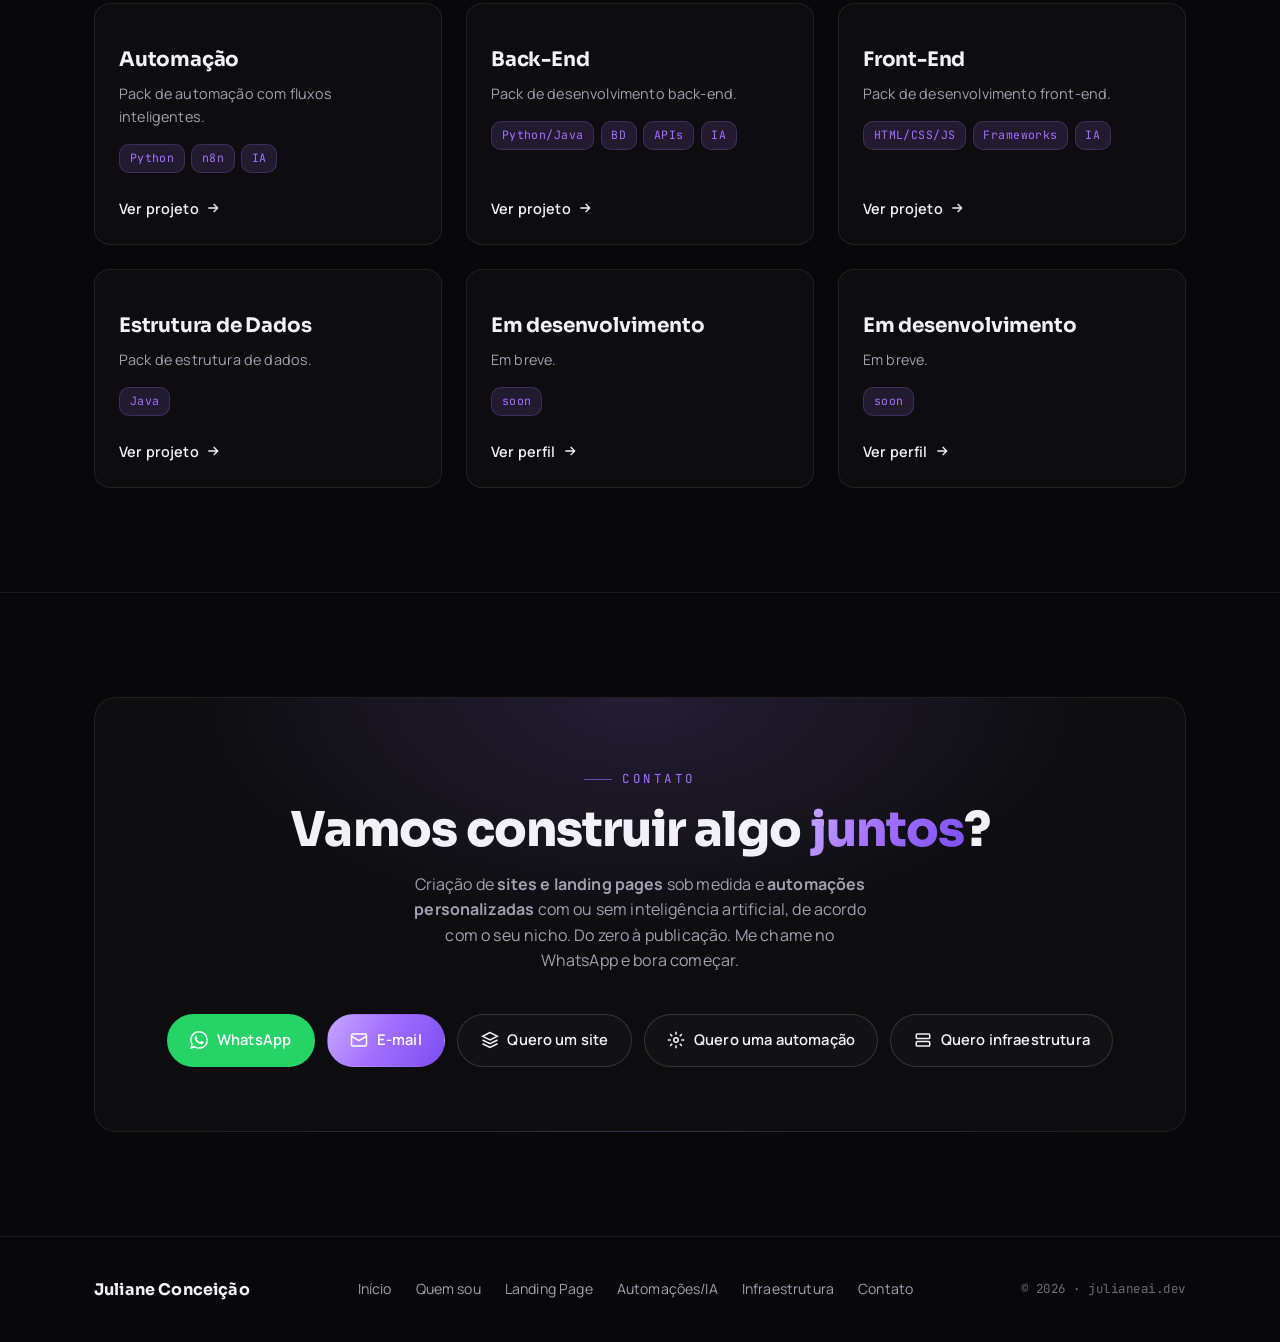
==== commit 980c1ad0: "Update index.html" ====
--- a/index.html
+++ b/index.html
@@ -77,6 +77,18 @@
                         </div>
                     </div>
 
+                    <div class="hero-badges" style="display:flex; align-items:center; gap:.9rem; margin-top:var(--space-md);">
+                        <a href="https://certs.ibsec.com.br/?cert_hash=6b051e30b6884b88" target="_blank" rel="noopener noreferrer" title="DevSecOps na Era da IA — IBSEC">
+                            <img src="https://certs.ibsec.com.br/wp-content/themes/ibsec-2022/stamp/PT-IC-DEVSECOPS-780.png" alt="Selo DevSecOps na Era da IA — IBSEC" style="width:60px; height:60px; border-radius:50%; object-fit:cover;">
+                        </a>
+                        <a href="https://www.credly.com/earner/earned/badge/34ef6b69-6d2f-4dbd-a2e8-60a455d864aa" target="_blank" rel="noopener noreferrer" title="Fortinet NSE 1 Certified in Cybersecurity">
+                            <img src="https://images.credly.com/size/340x340/images/86f2702d-4c21-4d3a-af71-f581a9e62e12/blob" alt="Selo Fortinet NSE 1 Certified in Cybersecurity" style="width:60px; height:60px; border-radius:8px; object-fit:cover;">
+                        </a>
+                        <a href="https://www.credly.com/badges/0b0f281c-5946-4d1c-aa91-15c146969664/linked_in_profile" target="_blank" rel="noopener noreferrer" title="Fortinet Cybersecurity and Cloud Fundamentals 1.0">
+                            <img src="https://images.credly.com/size/340x340/images/0dc7965b-8507-4312-9c12-1add6c50fa49/blob" alt="Selo Fortinet Cybersecurity and Cloud Fundamentals 1.0" style="width:60px; height:60px; border-radius:8px; object-fit:cover;">
+                        </a>
+                    </div>
+
                     <div class="socials">
                         <a href="https://www.linkedin.com/in/julianeconceicaosi/" target="_blank" rel="noopener noreferrer" class="btn" aria-label="LinkedIn">
                             <svg viewBox="0 0 24 24" fill="currentColor"><path d="M20.447 20.452h-3.554v-5.569c0-1.328-.027-3.037-1.852-3.037-1.853 0-2.136 1.445-2.136 2.939v5.667H9.351V9h3.414v1.561h.046c.477-.9 1.637-1.85 3.37-1.85 3.601 0 4.267 2.37 4.267 5.455v6.286zM5.337 7.433a2.062 2.062 0 0 1-2.063-2.065 2.064 2.064 0 1 1 2.063 2.065zm1.782 13.019H3.555V9h3.564v11.452zM22.225 0H1.771C.792 0 0 .774 0 1.729v20.542C0 23.227.792 24 1.771 24h20.451C23.2 24 24 23.227 24 22.271V1.729C24 .774 23.2 0 22.222 0z"/></svg>
@@ -227,7 +239,7 @@
                         <svg width="18" height="18" viewBox="0 0 24 24" fill="currentColor"><path d="M.057 24l1.687-6.163a11.867 11.867 0 0 1-1.587-5.946C.16 5.335 5.495 0 12.05 0a11.817 11.817 0 0 1 8.413 3.488 11.824 11.824 0 0 1 3.48 8.414c-.003 6.557-5.338 11.892-11.893 11.892a11.9 11.9 0 0 1-5.688-1.448L.057 24zm6.597-3.807c1.676.995 3.276 1.591 5.392 1.592 5.448 0 9.886-4.434 9.889-9.885.002-5.462-4.415-9.89-9.881-9.892-5.452 0-9.887 4.434-9.889 9.884a9.86 9.86 0 0 0 1.51 5.26l-.999 3.648 3.978-1.052zm11.387-5.464c-.074-.124-.272-.198-.57-.347-.297-.149-1.758-.868-2.031-.967-.272-.099-.47-.149-.669.149-.198.297-.768.967-.941 1.165-.173.198-.347.223-.644.074-.297-.149-1.255-.462-2.39-1.475-.883-.788-1.48-1.761-1.653-2.059-.173-.297-.018-.458.13-.606.134-.133.297-.347.446-.521.151-.172.2-.296.3-.495.099-.198.05-.372-.025-.521-.075-.148-.669-1.611-.916-2.206-.242-.579-.487-.501-.669-.51l-.57-.01c-.198 0-.52.074-.792.372s-1.04 1.016-1.04 2.479 1.065 2.876 1.213 3.074c.149.198 2.095 3.2 5.076 4.487.709.306 1.263.489 1.694.626.712.226 1.36.194 1.872.118.571-.085 1.758-.719 2.006-1.413.247-.694.247-1.289.173-1.413z"/></svg>
                         WhatsApp
                     </a>
-                    <a href="mailto:julianecdossantossi@gmail.com" class="btn btn-primary">
+                    <a href="mailto:contato@julianeai.dev" class="btn btn-primary">
                         <svg width="18" height="18" viewBox="0 0 24 24" fill="none" stroke="currentColor" stroke-width="2"><rect x="2" y="4" width="20" height="16" rx="2"/><path d="m22 7-10 6L2 7"/></svg>
                         E-mail
                     </a>
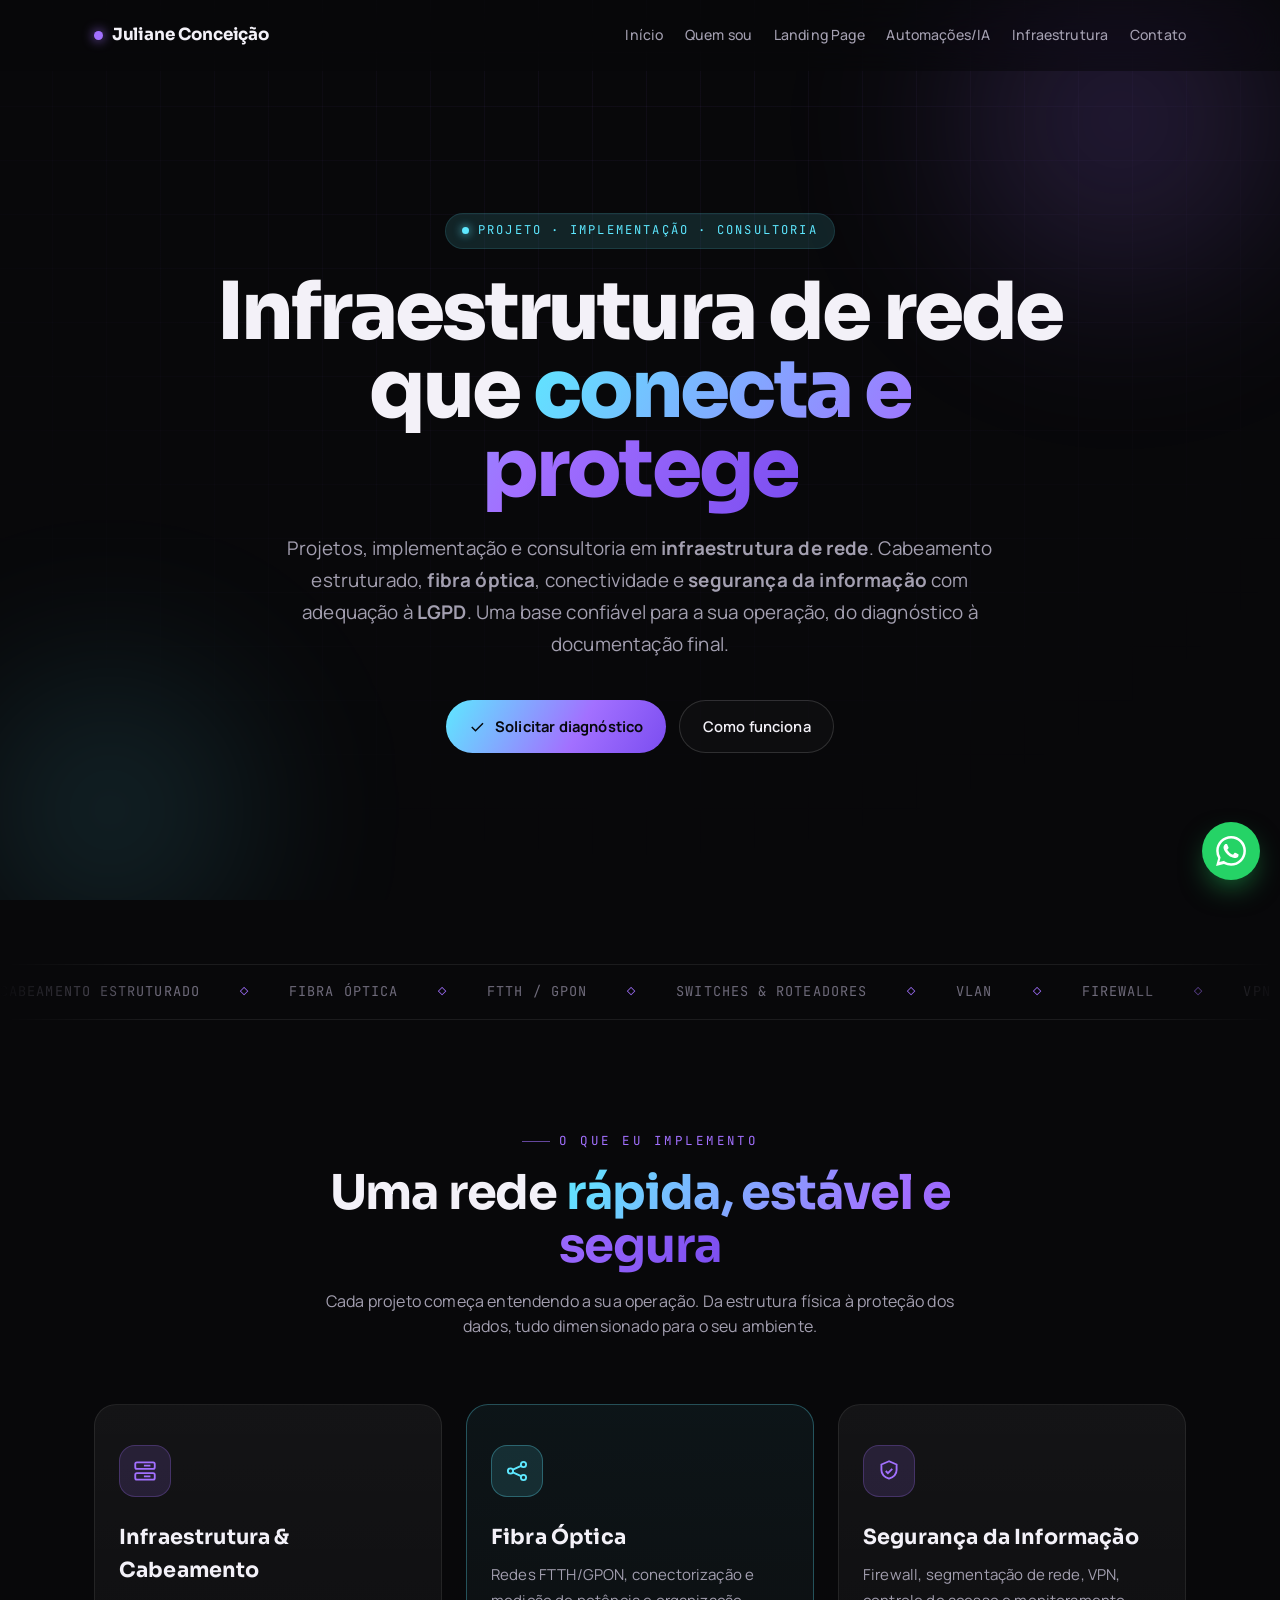
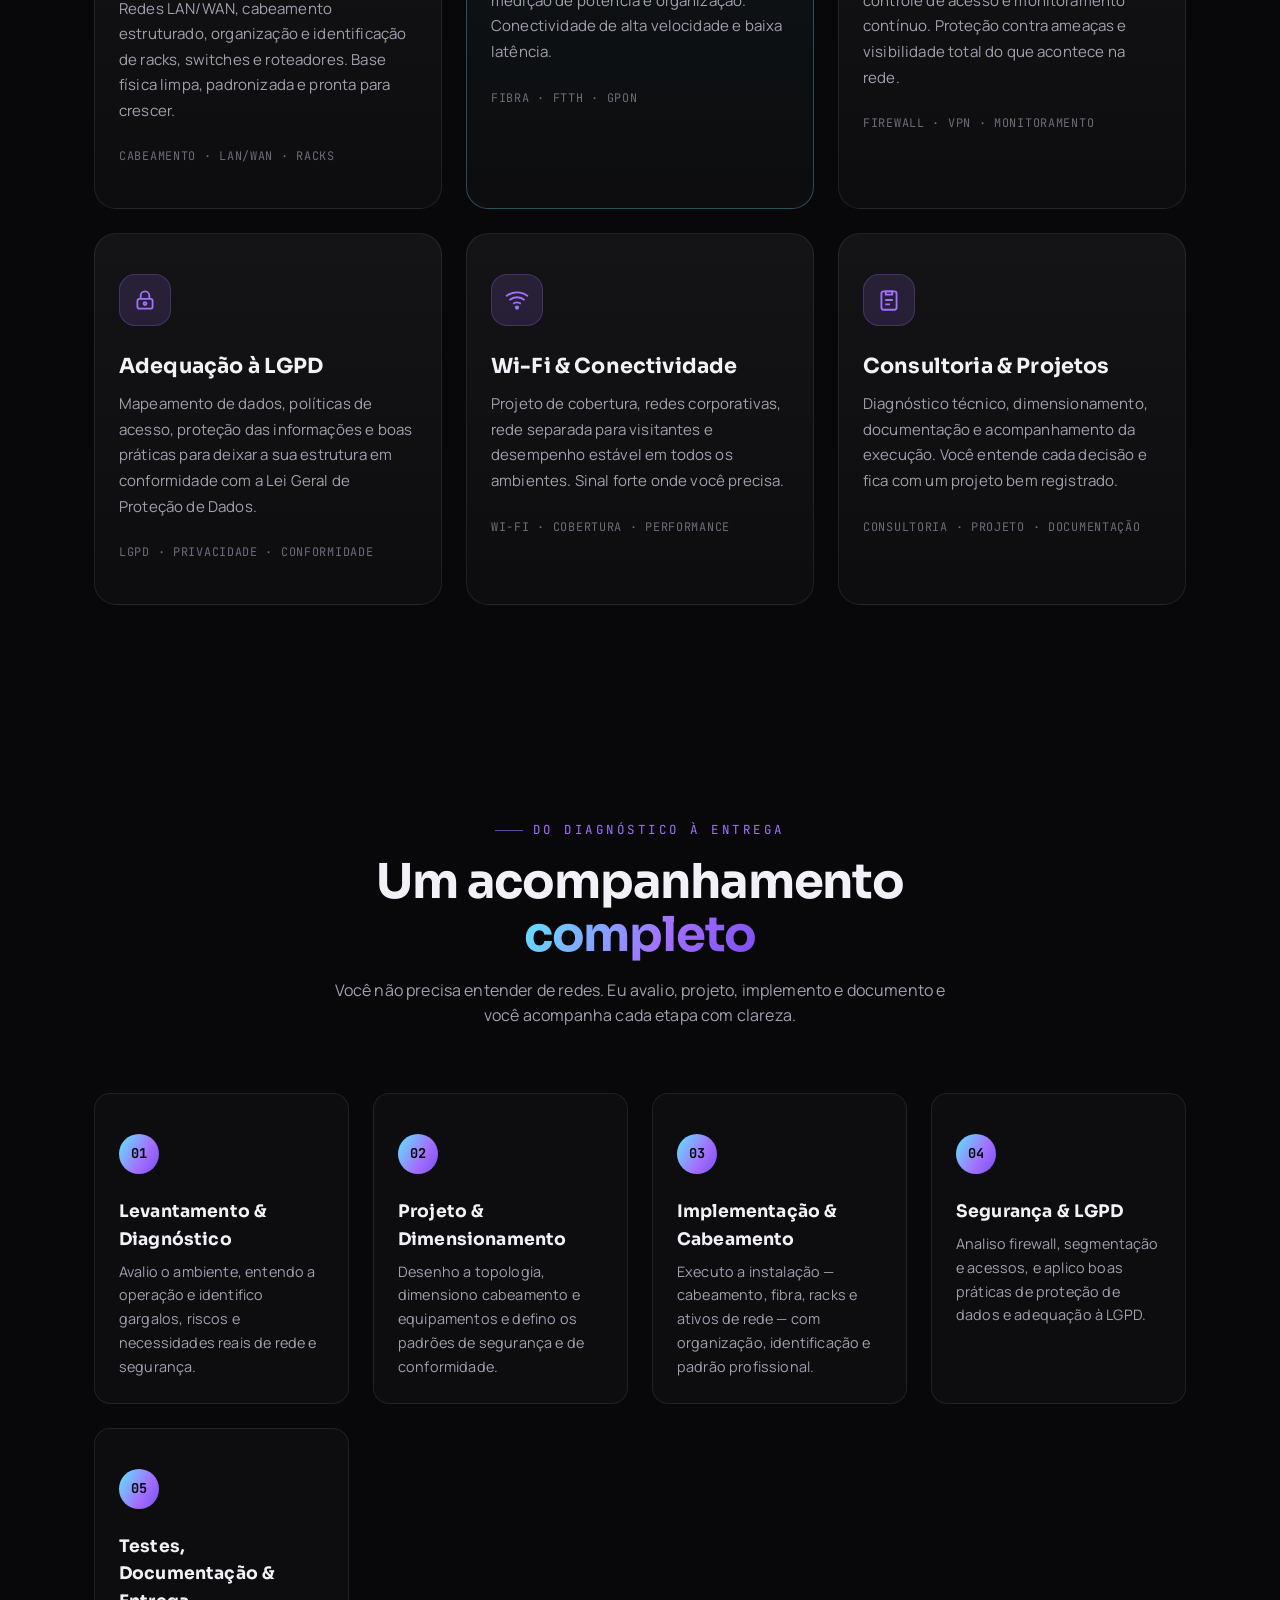
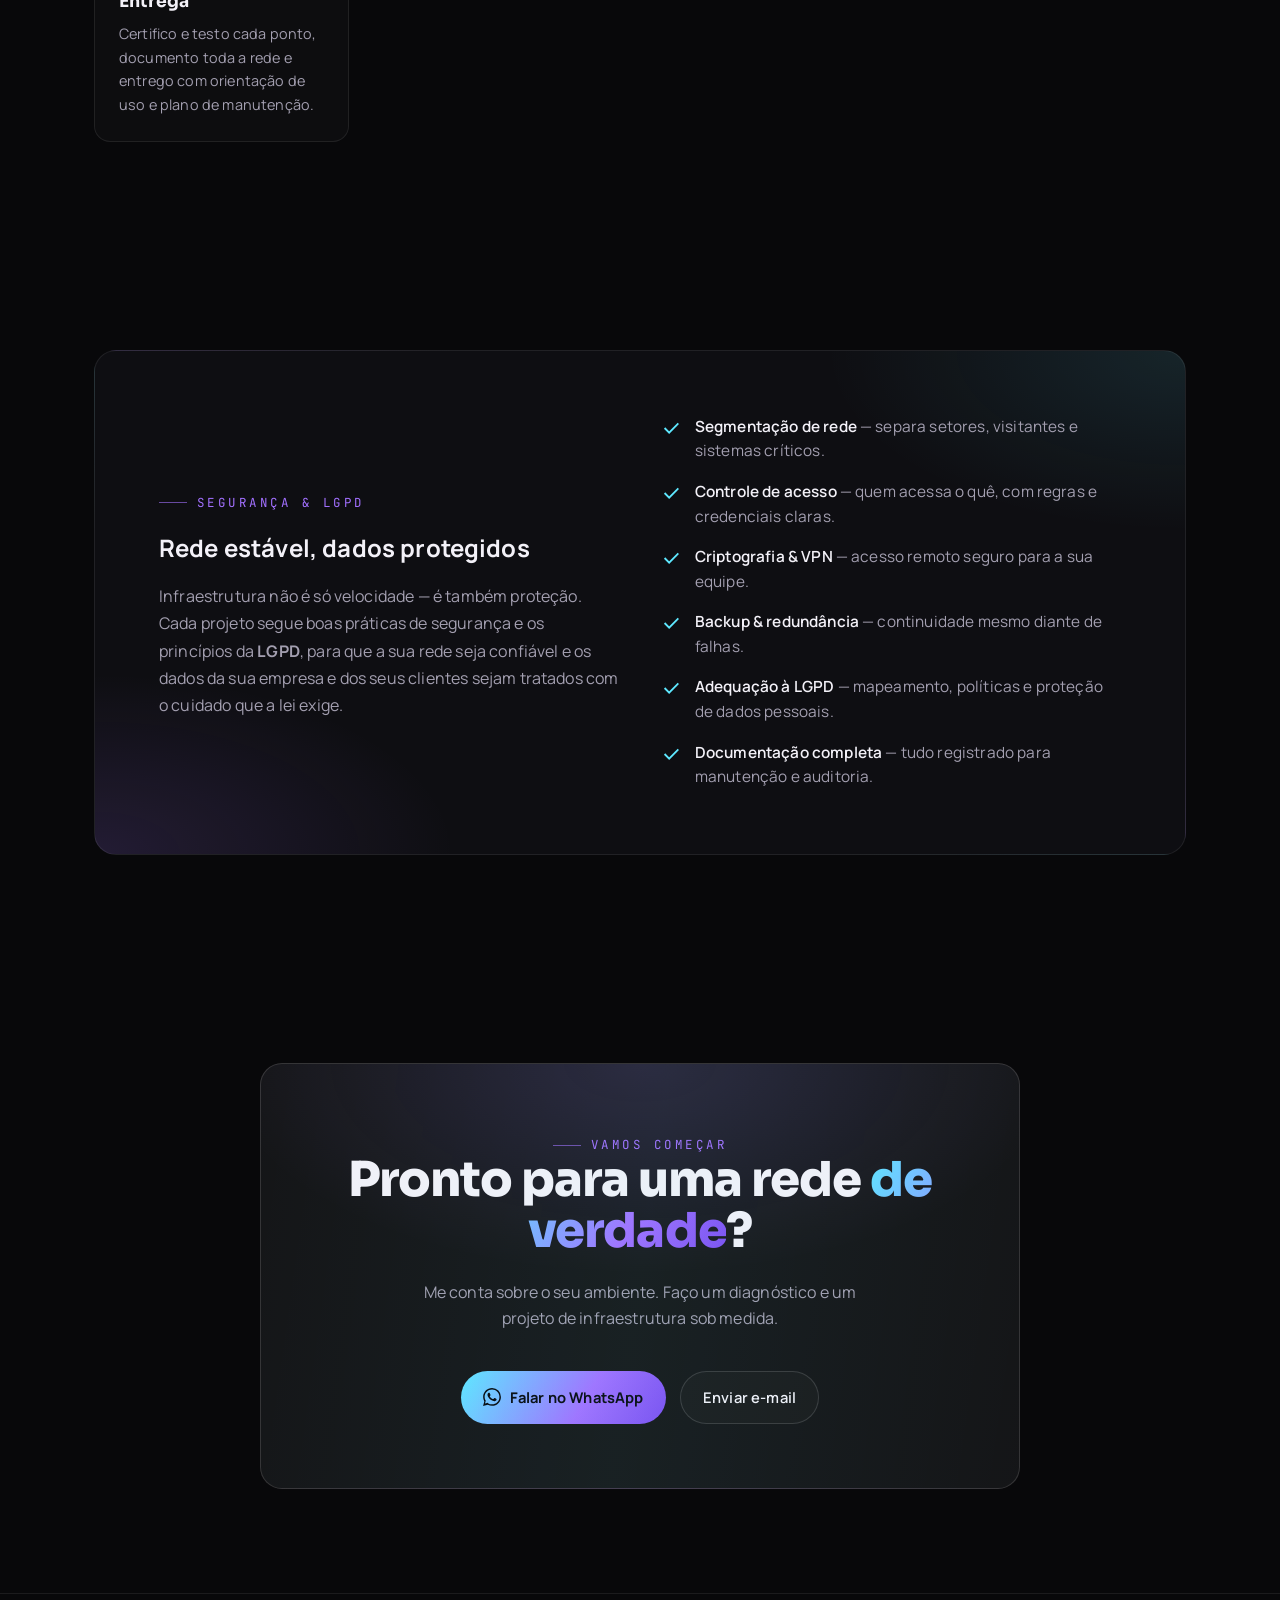
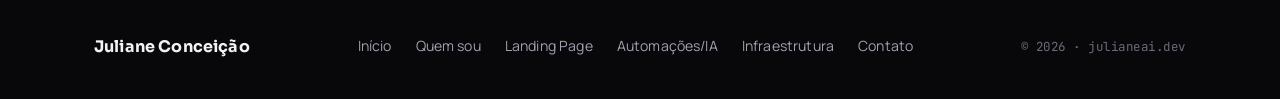
==== commit 33516c10: "Update index.html" ====
--- a/index.html
+++ b/index.html
@@ -2,282 +2,278 @@
 <html lang="pt-BR">
 <head>
     <meta charset="UTF-8">
-    <meta name="viewport" content="width=device-width, initial-scale=1.0">
-    <title>Juliane Conceição — Desenvolvedora Full-Stack</title>
+    <meta name="viewport" content="width=device-width, initial-scale=1.0, viewport-fit=cover">
+    <meta name="theme-color" content="#08080A">
+    <title>Infraestrutura de Rede — Projeto, Fibra Óptica, Segurança & LGPD | Juliane Conceição</title>
     <link rel="icon" type="image/jpeg" href="img/favicon.jpg">
-    <meta name="description" content="Portfólio de Juliane Conceição — Desenvolvedora Full-Stack. Projetos, automação, back-end, front-end e criação de sites sob medida.">
-    <meta property="og:title" content="Juliane Conceição — Desenvolvedora Full-Stack">
-    <meta property="og:description" content="Portfólio profissional e criação de sites personalizados do zero à publicação.">
+    <meta name="description" content="Projeto, implementação e consultoria em infraestrutura de rede: cabeamento estruturado, fibra óptica, conectividade, segurança da informação e adequação à LGPD. Do diagnóstico à documentação final.">
+    <meta property="og:title" content="Infraestrutura de Rede — Projeto, Fibra Óptica, Segurança & LGPD">
+    <meta property="og:description" content="Infraestrutura de rede sob medida: cabeamento, fibra óptica, conectividade, segurança e LGPD. Do diagnóstico à entrega documentada.">
     <meta property="og:type" content="website">
 
-    <!-- Fonts -->
     <link rel="preconnect" href="https://fonts.googleapis.com">
     <link rel="preconnect" href="https://fonts.gstatic.com" crossorigin>
     <link href="https://fonts.googleapis.com/css2?family=Sora:wght@400;500;600;700;800&family=Manrope:wght@400;500;600;700&family=JetBrains+Mono:wght@400;500&display=swap" rel="stylesheet">
 
     <link rel="stylesheet" href="css/style.css">
 </head>
-<body>
+<body class="lp infra">
+
+    <!-- fundo animado -->
+    <div class="lp-bg" aria-hidden="true">
+        <div class="grid"></div>
+        <div class="orb a"></div>
+        <div class="orb b"></div>
+    </div>
 
     <!-- NAV -->
     <nav class="nav" id="nav">
         <div class="nav-container">
-            <a href="#inicio" class="nav-brand">
-                <span class="dot"></span> Juliane Conceição
-            </a>
-            <button class="nav-toggle" id="navToggle" aria-label="Abrir menu" aria-expanded="false">
+            <a href="index.html" class="nav-brand"><span class="dot"></span> Juliane Conceição</a>
+            <button class="nav-toggle" id="navToggle" type="button" aria-label="Abrir menu" aria-controls="navMenu" aria-expanded="false">
                 <span></span><span></span><span></span>
             </button>
             <ul class="nav-menu" id="navMenu">
-                <li><a href="#inicio" class="nav-link">Início</a></li>
+                <li><a href="index.html" class="nav-link">Início</a></li>
                 <li><a href="quem-sou.html" class="nav-link">Quem sou</a></li>
                 <li><a href="landingpage.html" class="nav-link">Landing Page</a></li>
-                <li><a href="automacoes.html" class="nav-link">Automações/I.A.</a></li>
-                <li><a href="infraestrutura.html" class="nav-link">Infraestrutura</a></li>
-                <li><a href="#contato" class="nav-link">Contato</a></li>
+                <li><a href="automacoes.html" class="nav-link">Automações/IA</a></li>
+                <li><a href="infraestrutura.html" class="nav-link active">Infraestrutura</a></li>
+                <li><a href="index.html#contato" class="nav-link">Contato</a></li>
             </ul>
         </div>
     </nav>
 
-    <!-- HERO -->
-    <header id="inicio" class="hero">
-        <div class="container">
-            <div class="hero-grid">
-                <div class="hero-intro reveal">
-                    <span class="eyebrow">Desenvolvedora · Bahia, BR</span>
-                    <h1 class="hero-name">
-                        Olá, sou <span class="accent">Juliane</span><br>Conceição
-                    </h1>
-                    <p class="hero-role">
-                        Desenvolvedora <strong>Full-Stack</strong> em formação. Unindo
-                        técnica, design e estratégia para criar produtos digitais.
+    <main class="lp-main">
+
+        <!-- HERO -->
+        <header class="lp-hero">
+            <div class="container lp-hero-inner">
+                <span class="lp-chip reveal"><span class="ping"></span> Projeto · Implementação · Consultoria</span>
+                <h1 class="lp-title reveal">
+                    Infraestrutura de rede que <span class="grad">conecta e protege</span>
+                </h1>
+                <p class="lp-sub reveal">
+                    Projetos, implementação e consultoria em <strong>infraestrutura de rede</strong>.
+                    Cabeamento estruturado, <strong>fibra óptica</strong>, conectividade e
+                    <strong>segurança da informação</strong> com adequação à <strong>LGPD</strong>.
+                    Uma base confiável para a sua operação, do diagnóstico à documentação final.
+                </p>
+                <div class="lp-cta-row reveal">
+                    <a href="#orcamento" class="btn btn-future">
+                        <svg width="18" height="18" viewBox="0 0 24 24" fill="none" stroke="currentColor" stroke-width="2"><path d="m5 12 5 5L20 7"/></svg>
+                        Solicitar diagnóstico
+                    </a>
+                    <a href="#processo" class="btn">Como funciona</a>
+                </div>
+            </div>
+        </header>
+
+        <!-- MARQUEE -->
+        <div class="lp-marquee" aria-hidden="true">
+            <div class="lp-marquee-track">
+                <span>Cabeamento Estruturado</span><span>Fibra Óptica</span><span>FTTH / GPON</span>
+                <span>Switches & Roteadores</span><span>VLAN</span><span>Firewall</span>
+                <span>VPN</span><span>Wi-Fi Corporativo</span><span>Backup</span>
+                <span>Segurança</span><span>LGPD</span><span>Racks & Datacenter</span><span>Monitoramento</span>
+                <span>Cabeamento Estruturado</span><span>Fibra Óptica</span><span>FTTH / GPON</span>
+                <span>Switches & Roteadores</span><span>VLAN</span><span>Firewall</span>
+                <span>VPN</span><span>Wi-Fi Corporativo</span><span>Backup</span>
+                <span>Segurança</span><span>LGPD</span><span>Racks & Datacenter</span><span>Monitoramento</span>
+            </div>
+        </div>
+
+        <!-- SERVIÇOS -->
+        <section id="servicos" class="lp-section">
+            <div class="container">
+                <div class="lp-section-head reveal">
+                    <span class="eyebrow">O que eu implemento</span>
+                    <h2 class="lp-h">Uma rede <span class="grad">rápida, estável e segura</span></h2>
+                    <p>Cada projeto começa entendendo a sua operação. Da estrutura física à proteção dos dados, tudo dimensionado para o seu ambiente.</p>
+                </div>
+
+                <div class="lp-services">
+                    <article class="svc-card reveal">
+                        <div class="svc-icon">
+                            <svg viewBox="0 0 24 24" fill="none" stroke="currentColor" stroke-width="1.7"><rect x="3" y="4" width="18" height="6" rx="1.5"/><rect x="3" y="14" width="18" height="6" rx="1.5"/><path d="M7 7h.01M7 17h.01M11 7h6M11 17h6"/></svg>
+                        </div>
+                        <h3>Infraestrutura & Cabeamento</h3>
+                        <p>Redes LAN/WAN, cabeamento estruturado, organização e identificação de racks, switches e roteadores. Base física limpa, padronizada e pronta para crescer.</p>
+                        <span class="svc-tag">Cabeamento · LAN/WAN · Racks</span>
+                    </article>
+
+                    <article class="svc-card featured reveal">
+                        <div class="svc-icon">
+                            <svg viewBox="0 0 24 24" fill="none" stroke="currentColor" stroke-width="1.7"><circle cx="6" cy="12" r="2.4"/><circle cx="18" cy="6" r="2.4"/><circle cx="18" cy="18" r="2.4"/><path d="M8.2 10.8 15.8 7.2M8.2 13.2 15.8 16.8"/></svg>
+                        </div>
+                        <h3>Fibra Óptica</h3>
+                        <p>Redes FTTH/GPON, conectorização e medição de potência e organização. Conectividade de alta velocidade e baixa latência.</p>
+                        <span class="svc-tag">Fibra · FTTH · GPON</span>
+                    </article>
+
+                    <article class="svc-card reveal">
+                        <div class="svc-icon">
+                            <svg viewBox="0 0 24 24" fill="none" stroke="currentColor" stroke-width="1.7"><path d="M12 3 5 6v5c0 4 3 6.6 7 8 4-1.4 7-4 7-8V6l-7-3z"/><path d="m9 12 2 2 4-4"/></svg>
+                        </div>
+                        <h3>Segurança da Informação</h3>
+                        <p>Firewall, segmentação de rede, VPN, controle de acesso e monitoramento contínuo. Proteção contra ameaças e visibilidade total do que acontece na rede.</p>
+                        <span class="svc-tag">Firewall · VPN · Monitoramento</span>
+                    </article>
+
+                    <article class="svc-card reveal">
+                        <div class="svc-icon">
+                            <svg viewBox="0 0 24 24" fill="none" stroke="currentColor" stroke-width="1.7"><rect x="5" y="11" width="14" height="9" rx="2"/><path d="M8 11V8a4 4 0 0 1 8 0v3"/><circle cx="12" cy="15.3" r="1.3"/></svg>
+                        </div>
+                        <h3>Adequação à LGPD</h3>
+                        <p>Mapeamento de dados, políticas de acesso, proteção das informações e boas práticas para deixar a sua estrutura em conformidade com a Lei Geral de Proteção de Dados.</p>
+                        <span class="svc-tag">LGPD · Privacidade · Conformidade</span>
+                    </article>
+
+                    <article class="svc-card reveal">
+                        <div class="svc-icon">
+                            <svg viewBox="0 0 24 24" fill="none" stroke="currentColor" stroke-width="1.7"><path d="M2 8.5a16 16 0 0 1 20 0M5 12a11 11 0 0 1 14 0M8.5 15.5a6 6 0 0 1 7 0"/><circle cx="12" cy="19" r="1.1" fill="currentColor"/></svg>
+                        </div>
+                        <h3>Wi-Fi & Conectividade</h3>
+                        <p>Projeto de cobertura, redes corporativas, rede separada para visitantes e desempenho estável em todos os ambientes. Sinal forte onde você precisa.</p>
+                        <span class="svc-tag">Wi-Fi · Cobertura · Performance</span>
+                    </article>
+
+                    <article class="svc-card reveal">
+                        <div class="svc-icon">
+                            <svg viewBox="0 0 24 24" fill="none" stroke="currentColor" stroke-width="1.7"><rect x="5" y="4" width="14" height="17" rx="2"/><path d="M9 4h6v3H9z"/><path d="M8.5 12h7M8.5 16h4.5"/></svg>
+                        </div>
+                        <h3>Consultoria & Projetos</h3>
+                        <p>Diagnóstico técnico, dimensionamento, documentação e acompanhamento da execução. Você entende cada decisão e fica com um projeto bem registrado.</p>
+                        <span class="svc-tag">Consultoria · Projeto · Documentação</span>
+                    </article>
+                </div>
+            </div>
+        </section>
+
+        <!-- PROCESSO -->
+        <section id="processo" class="lp-section">
+            <div class="container">
+                <div class="lp-section-head reveal">
+                    <span class="eyebrow">Do diagnóstico à entrega</span>
+                    <h2 class="lp-h">Um acompanhamento <span class="grad">completo</span></h2>
+                    <p>Você não precisa entender de redes. Eu avalio, projeto, implemento e documento e você acompanha cada etapa com clareza.</p>
+                </div>
+
+                <div class="lp-process">
+                    <div class="step reveal">
+                        <div class="step-num">01</div>
+                        <h4>Levantamento & Diagnóstico</h4>
+                        <p>Avalio o ambiente, entendo a operação e identifico gargalos, riscos e necessidades reais de rede e segurança.</p>
+                    </div>
+                    <div class="step reveal">
+                        <div class="step-num">02</div>
+                        <h4>Projeto & Dimensionamento</h4>
+                        <p>Desenho a topologia, dimensiono cabeamento e equipamentos e defino os padrões de segurança e de conformidade.</p>
+                    </div>
+                    <div class="step reveal">
+                        <div class="step-num">03</div>
+                        <h4>Implementação & Cabeamento</h4>
+                        <p>Executo a instalação — cabeamento, fibra, racks e ativos de rede — com organização, identificação e padrão profissional.</p>
+                    </div>
+                    <div class="step reveal">
+                        <div class="step-num">04</div>
+                        <h4>Segurança & LGPD</h4>
+                        <p>Analiso firewall, segmentação e acessos, e aplico boas práticas de proteção de dados e adequação à LGPD.</p>
+                    </div>
+                    <div class="step reveal">
+                        <div class="step-num">05</div>
+                        <h4>Testes, Documentação & Entrega</h4>
+                        <p>Certifico e testo cada ponto, documento toda a rede e entrego com orientação de uso e plano de manutenção.</p>
+                    </div>
+                </div>
+            </div>
+        </section>
+
+        <!-- SEGURANÇA & LGPD -->
+        <section class="lp-section">
+            <div class="container">
+                <div class="lp-method reveal">
+                    <div class="lp-method-grid">
+                        <div>
+                            <span class="eyebrow">Segurança & LGPD</span>
+                            <h2 class="lp-h" style="margin-top:1rem">Rede estável, dados <span class="grad">protegidos</span></h2>
+                            <p style="color:var(--muted); margin-top:1rem; line-height:1.7;">
+                                Infraestrutura não é só velocidade — é também proteção. Cada projeto segue
+                                boas práticas de segurança e os princípios da <strong>LGPD</strong>, para
+                                que a sua rede seja confiável e os dados da sua empresa e dos seus clientes
+                                sejam tratados com o cuidado que a lei exige.
+                            </p>
+                        </div>
+                        <ul class="method-list">
+                            <li>
+                                <svg viewBox="0 0 24 24" fill="none" stroke="currentColor" stroke-width="2"><path d="m5 12 5 5L20 7"/></svg>
+                                <span><strong>Segmentação de rede</strong> — separa setores, visitantes e sistemas críticos.</span>
+                            </li>
+                            <li>
+                                <svg viewBox="0 0 24 24" fill="none" stroke="currentColor" stroke-width="2"><path d="m5 12 5 5L20 7"/></svg>
+                                <span><strong>Controle de acesso</strong> — quem acessa o quê, com regras e credenciais claras.</span>
+                            </li>
+                            <li>
+                                <svg viewBox="0 0 24 24" fill="none" stroke="currentColor" stroke-width="2"><path d="m5 12 5 5L20 7"/></svg>
+                                <span><strong>Criptografia & VPN</strong> — acesso remoto seguro para a sua equipe.</span>
+                            </li>
+                            <li>
+                                <svg viewBox="0 0 24 24" fill="none" stroke="currentColor" stroke-width="2"><path d="m5 12 5 5L20 7"/></svg>
+                                <span><strong>Backup & redundância</strong> — continuidade mesmo diante de falhas.</span>
+                            </li>
+                            <li>
+                                <svg viewBox="0 0 24 24" fill="none" stroke="currentColor" stroke-width="2"><path d="m5 12 5 5L20 7"/></svg>
+                                <span><strong>Adequação à LGPD</strong> — mapeamento, políticas e proteção de dados pessoais.</span>
+                            </li>
+                            <li>
+                                <svg viewBox="0 0 24 24" fill="none" stroke="currentColor" stroke-width="2"><path d="m5 12 5 5L20 7"/></svg>
+                                <span><strong>Documentação completa</strong> — tudo registrado para manutenção e auditoria.</span>
+                            </li>
+                        </ul>
+                    </div>
+                </div>
+            </div>
+        </section>
+
+        <!-- CTA FINAL -->
+        <section id="orcamento" class="lp-final">
+            <div class="container">
+                <div class="lp-final-card reveal">
+                    <span class="eyebrow" style="justify-content:center;">Vamos começar</span>
+                    <h2>Pronto para uma rede <span class="grad">de verdade</span>?</h2>
+                    <p>
+                        Me conta sobre o seu ambiente. Faço um
+                        diagnóstico e um projeto de infraestrutura sob medida.
                     </p>
-
-                    <div class="about-card">
-                        <div class="about-text">
-                            <p>
-                                Graduanda em <strong>Sistemas de Informação</strong> pela UNEX,
-                                com formação técnica em <strong>Informática</strong> pelo Instituto Federal
-                                Baiano (IF Baiano, 2018).
-                            </p>
-                            <p>
-                                Experiência nos segmentos <strong>técnico e comercial</strong>, especialmente
-                                em telecomunicações — atuando em NOC, operações de rede, vendas e relacionamento
-                                com clientes, com foco em comunicação clara e solução de problemas.
-                            </p>
-                            <p>
-                                Participação ativa em projetos de <strong>criação de websites</strong>, automação
-                                e estruturação de e-commerce dropshipping (brasileiro e colombiano), além de
-                                <strong>chatbots</strong> com n8n e integração de APIs.
-                            </p>
-                            <p>
-                                Disponível para novos projetos, tecnologias e implementações. Atualmente
-                                expandindo conhecimento em <strong>Full-Stack, Banco de Dados e Gestão</strong>.
-                            </p>
-                        </div>
-                    </div>
-
-                    <div class="hero-badges" style="display:flex; align-items:center; gap:.9rem; margin-top:var(--space-md);">
-                        <a href="https://certs.ibsec.com.br/?cert_hash=6b051e30b6884b88" target="_blank" rel="noopener noreferrer" title="DevSecOps na Era da IA — IBSEC">
-                            <img src="https://certs.ibsec.com.br/wp-content/themes/ibsec-2022/stamp/PT-IC-DEVSECOPS-780.png" alt="Selo DevSecOps na Era da IA — IBSEC" style="width:60px; height:60px; border-radius:50%; object-fit:cover;">
+                    <div class="lp-cta-row">
+                        <a href="https://wa.me/5573998363964?text=Tenho%20interesse%20em%20infraestrutura%20de%20rede" target="_blank" rel="noopener noreferrer" class="btn btn-future">
+                            <svg width="18" height="18" viewBox="0 0 24 24" fill="currentColor"><path d="M.057 24l1.687-6.163a11.867 11.867 0 0 1-1.587-5.946C.16 5.335 5.495 0 12.05 0a11.817 11.817 0 0 1 8.413 3.488 11.824 11.824 0 0 1 3.48 8.414c-.003 6.557-5.338 11.892-11.893 11.892a11.9 11.9 0 0 1-5.688-1.448L.057 24zm6.597-3.807c1.676.995 3.276 1.591 5.392 1.592 5.448 0 9.886-4.434 9.889-9.885.002-5.462-4.415-9.89-9.881-9.892-5.452 0-9.887 4.434-9.889 9.884a9.86 9.86 0 0 0 1.51 5.26l-.999 3.648 3.978-1.052zm11.387-5.464c-.074-.124-.272-.198-.57-.347-.297-.149-1.758-.868-2.031-.967-.272-.099-.47-.149-.669.149-.198.297-.768.967-.941 1.165-.173.198-.347.223-.644.074-.297-.149-1.255-.462-2.39-1.475-.883-.788-1.48-1.761-1.653-2.059-.173-.297-.018-.458.13-.606.134-.133.297-.347.446-.521.151-.172.2-.296.3-.495.099-.198.05-.372-.025-.521-.075-.148-.669-1.611-.916-2.206-.242-.579-.487-.501-.669-.51l-.57-.01c-.198 0-.52.074-.792.372s-1.04 1.016-1.04 2.479 1.065 2.876 1.213 3.074c.149.198 2.095 3.2 5.076 4.487.709.306 1.263.489 1.694.626.712.226 1.36.194 1.872.118.571-.085 1.758-.719 2.006-1.413.247-.694.247-1.289.173-1.413z"/></svg>
+                            Falar no WhatsApp
                         </a>
-                        <a href="https://www.credly.com/earner/earned/badge/34ef6b69-6d2f-4dbd-a2e8-60a455d864aa" target="_blank" rel="noopener noreferrer" title="Fortinet NSE 1 Certified in Cybersecurity">
-                            <img src="https://images.credly.com/size/340x340/images/86f2702d-4c21-4d3a-af71-f581a9e62e12/blob" alt="Selo Fortinet NSE 1 Certified in Cybersecurity" style="width:60px; height:60px; border-radius:8px; object-fit:cover;">
-                        </a>
-                        <a href="https://www.credly.com/badges/0b0f281c-5946-4d1c-aa91-15c146969664/linked_in_profile" target="_blank" rel="noopener noreferrer" title="Fortinet Cybersecurity and Cloud Fundamentals 1.0">
-                            <img src="https://images.credly.com/size/340x340/images/0dc7965b-8507-4312-9c12-1add6c50fa49/blob" alt="Selo Fortinet Cybersecurity and Cloud Fundamentals 1.0" style="width:60px; height:60px; border-radius:8px; object-fit:cover;">
-                        </a>
-                    </div>
-
-                    <div class="socials">
-                        <a href="https://www.linkedin.com/in/julianeconceicaosi/" target="_blank" rel="noopener noreferrer" class="btn" aria-label="LinkedIn">
-                            <svg viewBox="0 0 24 24" fill="currentColor"><path d="M20.447 20.452h-3.554v-5.569c0-1.328-.027-3.037-1.852-3.037-1.853 0-2.136 1.445-2.136 2.939v5.667H9.351V9h3.414v1.561h.046c.477-.9 1.637-1.85 3.37-1.85 3.601 0 4.267 2.37 4.267 5.455v6.286zM5.337 7.433a2.062 2.062 0 0 1-2.063-2.065 2.064 2.064 0 1 1 2.063 2.065zm1.782 13.019H3.555V9h3.564v11.452zM22.225 0H1.771C.792 0 0 .774 0 1.729v20.542C0 23.227.792 24 1.771 24h20.451C23.2 24 24 23.227 24 22.271V1.729C24 .774 23.2 0 22.222 0z"/></svg>
-                            LinkedIn
-                        </a>
-                        <a href="https://github.com/7ul14n3" target="_blank" rel="noopener noreferrer" class="btn" aria-label="GitHub">
-                            <svg viewBox="0 0 24 24" fill="currentColor"><path d="M12 0c-6.626 0-12 5.373-12 12 0 5.302 3.438 9.8 8.207 11.387.599.111.793-.261.793-.577v-2.234c-3.338.726-4.033-1.416-4.033-1.416-.546-1.387-1.333-1.756-1.333-1.756-1.089-.745.083-.729.083-.729 1.205.084 1.839 1.237 1.839 1.237 1.07 1.834 2.807 1.304 3.492.997.107-.775.418-1.305.762-1.604-2.665-.305-5.467-1.334-5.467-5.931 0-1.311.469-2.381 1.236-3.221-.124-.303-.535-1.524.117-3.176 0 0 1.008-.322 3.301 1.23A11.5 11.5 0 0 1 12 5.803c1.02.005 2.047.138 3.006.404 2.291-1.552 3.297-1.23 3.297-1.23.653 1.653.242 2.874.118 3.176.77.84 1.235 1.911 1.235 3.221 0 4.609-2.807 5.624-5.479 5.921.43.372.823 1.102.823 2.222v3.293c0 .319.192.694.801.576C20.566 21.797 24 17.3 24 12c0-6.627-5.373-12-12-12z"/></svg>
-                            GitHub
-                        </a>
-                        <a href="https://gitlab.com/julianecdossantossi" target="_blank" rel="noopener noreferrer" class="btn" aria-label="GitLab">
-                            <svg viewBox="0 0 24 24" fill="currentColor"><path d="M23.955 13.587l-1.342-4.135-2.664-8.189a.455.455 0 0 0-.867 0L16.418 9.45H7.582L4.918 1.263a.455.455 0 0 0-.867 0L1.386 9.452.044 13.587a.924.924 0 0 0 .331 1.023L12 23.054l11.625-8.444a.92.92 0 0 0 .33-1.023"/></svg>
-                            GitLab
-                        </a>
-                        <a href="https://www.instagram.com/julianeconceicaosi/" target="_blank" rel="noopener noreferrer" class="btn" aria-label="Instagram">
-                            <svg viewBox="0 0 24 24" fill="currentColor"><path d="M12 2.163c3.204 0 3.584.012 4.85.07 3.252.148 4.771 1.691 4.919 4.919.058 1.265.069 1.645.069 4.849 0 3.205-.012 3.584-.069 4.849-.149 3.225-1.664 4.771-4.919 4.919-1.266.058-1.644.07-4.85.07-3.204 0-3.584-.012-4.849-.07-3.26-.149-4.771-1.699-4.919-4.92-.058-1.265-.07-1.644-.07-4.849 0-3.204.013-3.583.07-4.849.149-3.227 1.664-4.771 4.919-4.919 1.266-.057 1.645-.069 4.849-.069zM12 0C8.741 0 8.333.014 7.053.072 2.695.272.273 2.69.073 7.052.014 8.333 0 8.741 0 12c0 3.259.014 3.668.072 4.948.2 4.358 2.618 6.78 6.98 6.98C8.333 23.986 8.741 24 12 24c3.259 0 3.668-.014 4.948-.072 4.354-.2 6.782-2.618 6.979-6.98.059-1.28.073-1.689.073-4.948 0-3.259-.014-3.667-.072-4.947-.196-4.354-2.617-6.78-6.979-6.98C15.668.014 15.259 0 12 0zm0 5.838a6.162 6.162 0 1 0 0 12.324 6.162 6.162 0 0 0 0-12.324zM12 16a4 4 0 1 1 0-8 4 4 0 0 1 0 8zm6.406-11.845a1.44 1.44 0 1 0 0 2.881 1.44 1.44 0 0 0 0-2.881z"/></svg>
-                            Instagram
-                        </a>
-                    </div>
-                </div>
-
-                <div class="hero-portrait reveal">
-                    <img src="img/juliane.jpg" alt="Retrato de Juliane Conceição" loading="eager">
-                    <div class="portrait-badge"><span class="ping"></span> Aberta a projetos</div>
-                </div>
-            </div>
-        </div>
-    </header>
-
-    <!-- FAIXA E-MAIL -->
-    <section class="band">
-        <div class="mono-bg" aria-hidden="true">01001010 01010101 01001100 01001001 01000001 01001110 01000101 · 01001010 01010101 01001100 01001001 01000001 01001110 01000101 · 01001010 01010101 01001100 01001001</div>
-        <div class="container">
-            <p class="band-label">Vamos conversar</p>
-            <a href="mailto:julianecdossantossi@gmail.com" class="email-link">julianecdossantossi@gmail.com</a>
-        </div>
-    </section>
-
-    <!-- PROJETOS -->
-    <section id="projetos" class="projects">
-        <div class="container">
-            <div class="section-head reveal">
-                <span class="eyebrow">Repositórios</span>
-                <h2 class="section-title">Projetos</h2>
-            </div>
-
-            <div class="projects-grid">
-                <article class="project-card reveal">
-                    <span class="project-index"></span>
-                    <h3 class="project-title">Automação</h3>
-                    <p class="project-description">Pack de automação com fluxos inteligentes.</p>
-                    <div class="project-tags">
-                        <span class="tag">Python</span>
-                        <span class="tag">n8n</span>
-                        <span class="tag">IA</span>
-                    </div>
-                    <a href="https://github.com/7ul14n3/automation.ai" target="_blank" rel="noopener noreferrer" class="project-link">
-                        Ver projeto
-                        <svg width="16" height="16" viewBox="0 0 24 24" fill="none" stroke="currentColor" stroke-width="2"><path d="M5 12h14M13 6l6 6-6 6"/></svg>
-                    </a>
-                </article>
-
-                <article class="project-card reveal">
-                    <span class="project-index"></span>
-                    <h3 class="project-title">Back-End</h3>
-                    <p class="project-description">Pack de desenvolvimento back-end.</p>
-                    <div class="project-tags">
-                        <span class="tag">Python/Java</span>
-                        <span class="tag">BD</span>
-                        <span class="tag">APIs</span>
-                        <span class="tag">IA</span>
-                    </div>
-                    <a href="https://github.com/7ul14n3/dev-back-end" target="_blank" rel="noopener noreferrer" class="project-link">
-                        Ver projeto
-                        <svg width="16" height="16" viewBox="0 0 24 24" fill="none" stroke="currentColor" stroke-width="2"><path d="M5 12h14M13 6l6 6-6 6"/></svg>
-                    </a>
-                </article>
-
-                <article class="project-card reveal">
-                    <span class="project-index"></span>
-                    <h3 class="project-title">Front-End</h3>
-                    <p class="project-description">Pack de desenvolvimento front-end.</p>
-                    <div class="project-tags">
-                        <span class="tag">HTML/CSS/JS</span>
-                        <span class="tag">Frameworks</span>
-                        <span class="tag">IA</span>
-                    </div>
-                    <a href="https://github.com/7ul14n3/dev-front-end" target="_blank" rel="noopener noreferrer" class="project-link">
-                        Ver projeto
-                        <svg width="16" height="16" viewBox="0 0 24 24" fill="none" stroke="currentColor" stroke-width="2"><path d="M5 12h14M13 6l6 6-6 6"/></svg>
-                    </a>
-                </article>
-
-                <article class="project-card reveal">
-                    <span class="project-index"></span>
-                    <h3 class="project-title">Estrutura de Dados</h3>
-                    <p class="project-description">Pack de estrutura de dados.</p>
-                    <div class="project-tags">
-                        <span class="tag">Java</span>
-                    </div>
-                    <a href="https://github.com/7ul14n3/estrutura-dados" target="_blank" rel="noopener noreferrer" class="project-link">
-                        Ver projeto
-                        <svg width="16" height="16" viewBox="0 0 24 24" fill="none" stroke="currentColor" stroke-width="2"><path d="M5 12h14M13 6l6 6-6 6"/></svg>
-                    </a>
-                </article>
-
-                <article class="project-card is-soon reveal">
-                    <span class="project-index"></span>
-                    <h3 class="project-title">Em desenvolvimento</h3>
-                    <p class="project-description">Em breve.</p>
-                    <div class="project-tags">
-                        <span class="tag">soon</span>
-                    </div>
-                    <a href="https://github.com/7ul14n3/" target="_blank" rel="noopener noreferrer" class="project-link">
-                        Ver perfil
-                        <svg width="16" height="16" viewBox="0 0 24 24" fill="none" stroke="currentColor" stroke-width="2"><path d="M5 12h14M13 6l6 6-6 6"/></svg>
-                    </a>
-                </article>
-
-                <article class="project-card is-soon reveal">
-                    <span class="project-index"></span>
-                    <h3 class="project-title">Em desenvolvimento</h3>
-                    <p class="project-description">Em breve.</p>
-                    <div class="project-tags">
-                        <span class="tag">soon</span>
-                    </div>
-                    <a href="https://github.com/7ul14n3/" target="_blank" rel="noopener noreferrer" class="project-link">
-                        Ver perfil
-                        <svg width="16" height="16" viewBox="0 0 24 24" fill="none" stroke="currentColor" stroke-width="2"><path d="M5 12h14M13 6l6 6-6 6"/></svg>
-                    </a>
-                </article>
-            </div>
-        </div>
-    </section>
-
-    <!-- CONTATO -->
-    <section id="contato" class="contact">
-        <div class="container">
-            <div class="contact-wrap reveal">
-                <span class="eyebrow">Contato</span>
-                <h2 class="contact-title">Vamos construir algo <span class="accent">juntos</span>?</h2>
-                <p class="contact-sub">
-                    Criação de <strong>sites e landing pages</strong> sob medida e
-                    <strong>automações personalizadas</strong> com ou sem inteligência artificial,
-                    de acordo com o seu nicho. Do zero à publicação. Me chame no WhatsApp e bora começar.
-                </p>
-                <div class="contact-actions">
-                    <a href="https://wa.me/5573998363964?text=Tenho%20interesse%20em%20conhecer" target="_blank" rel="noopener noreferrer" class="btn btn-wpp">
-                        <svg width="18" height="18" viewBox="0 0 24 24" fill="currentColor"><path d="M.057 24l1.687-6.163a11.867 11.867 0 0 1-1.587-5.946C.16 5.335 5.495 0 12.05 0a11.817 11.817 0 0 1 8.413 3.488 11.824 11.824 0 0 1 3.48 8.414c-.003 6.557-5.338 11.892-11.893 11.892a11.9 11.9 0 0 1-5.688-1.448L.057 24zm6.597-3.807c1.676.995 3.276 1.591 5.392 1.592 5.448 0 9.886-4.434 9.889-9.885.002-5.462-4.415-9.89-9.881-9.892-5.452 0-9.887 4.434-9.889 9.884a9.86 9.86 0 0 0 1.51 5.26l-.999 3.648 3.978-1.052zm11.387-5.464c-.074-.124-.272-.198-.57-.347-.297-.149-1.758-.868-2.031-.967-.272-.099-.47-.149-.669.149-.198.297-.768.967-.941 1.165-.173.198-.347.223-.644.074-.297-.149-1.255-.462-2.39-1.475-.883-.788-1.48-1.761-1.653-2.059-.173-.297-.018-.458.13-.606.134-.133.297-.347.446-.521.151-.172.2-.296.3-.495.099-.198.05-.372-.025-.521-.075-.148-.669-1.611-.916-2.206-.242-.579-.487-.501-.669-.51l-.57-.01c-.198 0-.52.074-.792.372s-1.04 1.016-1.04 2.479 1.065 2.876 1.213 3.074c.149.198 2.095 3.2 5.076 4.487.709.306 1.263.489 1.694.626.712.226 1.36.194 1.872.118.571-.085 1.758-.719 2.006-1.413.247-.694.247-1.289.173-1.413z"/></svg>
-                        WhatsApp
-                    </a>
-                    <a href="mailto:contato@julianeai.dev" class="btn btn-primary">
-                        <svg width="18" height="18" viewBox="0 0 24 24" fill="none" stroke="currentColor" stroke-width="2"><rect x="2" y="4" width="20" height="16" rx="2"/><path d="m22 7-10 6L2 7"/></svg>
-                        E-mail
-                    </a>
-                    <a href="landingpage.html" class="btn">
-                        <svg width="18" height="18" viewBox="0 0 24 24" fill="none" stroke="currentColor" stroke-width="2"><path d="M12 2 2 7l10 5 10-5-10-5zM2 17l10 5 10-5M2 12l10 5 10-5"/></svg>
-                        Quero um site
-                    </a>
-                    <a href="automacoes.html" class="btn">
-                        <svg width="18" height="18" viewBox="0 0 24 24" fill="none" stroke="currentColor" stroke-width="2"><circle cx="12" cy="12" r="3"/><path d="M12 1v4M12 19v4M4.2 4.2l2.8 2.8M17 17l2.8 2.8M1 12h4M19 12h4M4.2 19.8 7 17M17 7l2.8-2.8"/></svg>
-                        Quero uma automação
-                    </a>
-                    <a href="infraestrutura.html" class="btn">
-                        <svg width="18" height="18" viewBox="0 0 24 24" fill="none" stroke="currentColor" stroke-width="2"><rect x="3" y="4" width="18" height="6" rx="1.5"/><rect x="3" y="14" width="18" height="6" rx="1.5"/><path d="M7 7h.01M7 17h.01"/></svg>
-                        Quero infraestrutura
-                    </a>
-                </div>
-            </div>
-        </div>
-    </section>
+                        <a href="mailto:contato@julianeai.dev?subject=Quero%20um%20projeto%20de%20infraestrutura&body=Ol%C3%A1%20Juliane!%20Tenho%20interesse%20em%20um%20projeto%20de%20infraestrutura%20de%20rede.%20Meu%20ambiente%20%C3%A9..." class="btn">Enviar e-mail</a>
+                    </div>
+                </div>
+            </div>
+        </section>
+    </main>
 
     <!-- FOOTER -->
     <footer class="footer">
         <div class="container footer-inner">
             <span class="footer-brand">Juliane Conceição</span>
-                        <div class="footer-links">
-                <a href="#inicio">Início</a>
+            <div class="footer-links">
+                <a href="index.html">Início</a>
                 <a href="quem-sou.html">Quem sou</a>
                 <a href="landingpage.html">Landing Page</a>
                 <a href="automacoes.html">Automações/IA</a>
                 <a href="infraestrutura.html">Infraestrutura</a>
-                <a href="#contato">Contato</a>
+                <a href="index.html#contato">Contato</a>
             </div>
             <span class="footer-meta">© 2026 · julianeai.dev</span>
         </div>
     </footer>
 
-    <!-- WhatsApp flutuante -->
-    <a href="https://wa.me/5573998363964?text=Tenho%20interesse%20em%20conhecer" target="_blank" rel="noopener noreferrer" class="wpp-float" aria-label="Falar no WhatsApp">
+    <a href="https://wa.me/5573998363964?text=Tenho%20interesse%20em%20infraestrutura%20de%20rede" target="_blank" rel="noopener noreferrer" class="wpp-float" aria-label="Falar no WhatsApp">
         <svg viewBox="0 0 24 24" fill="currentColor"><path d="M.057 24l1.687-6.163a11.867 11.867 0 0 1-1.587-5.946C.16 5.335 5.495 0 12.05 0a11.817 11.817 0 0 1 8.413 3.488 11.824 11.824 0 0 1 3.48 8.414c-.003 6.557-5.338 11.892-11.893 11.892a11.9 11.9 0 0 1-5.688-1.448L.057 24zm6.597-3.807c1.676.995 3.276 1.591 5.392 1.592 5.448 0 9.886-4.434 9.889-9.885.002-5.462-4.415-9.89-9.881-9.892-5.452 0-9.887 4.434-9.889 9.884a9.86 9.86 0 0 0 1.51 5.26l-.999 3.648 3.978-1.052zm11.387-5.464c-.074-.124-.272-.198-.57-.347-.297-.149-1.758-.868-2.031-.967-.272-.099-.47-.149-.669.149-.198.297-.768.967-.941 1.165-.173.198-.347.223-.644.074-.297-.149-1.255-.462-2.39-1.475-.883-.788-1.48-1.761-1.653-2.059-.173-.297-.018-.458.13-.606.134-.133.297-.347.446-.521.151-.172.2-.296.3-.495.099-.198.05-.372-.025-.521-.075-.148-.669-1.611-.916-2.206-.242-.579-.487-.501-.669-.51l-.57-.01c-.198 0-.52.074-.792.372s-1.04 1.016-1.04 2.479 1.065 2.876 1.213 3.074c.149.198 2.095 3.2 5.076 4.487.709.306 1.263.489 1.694.626.712.226 1.36.194 1.872.118.571-.085 1.758-.719 2.006-1.413.247-.694.247-1.289.173-1.413z"/></svg>
     </a>
 
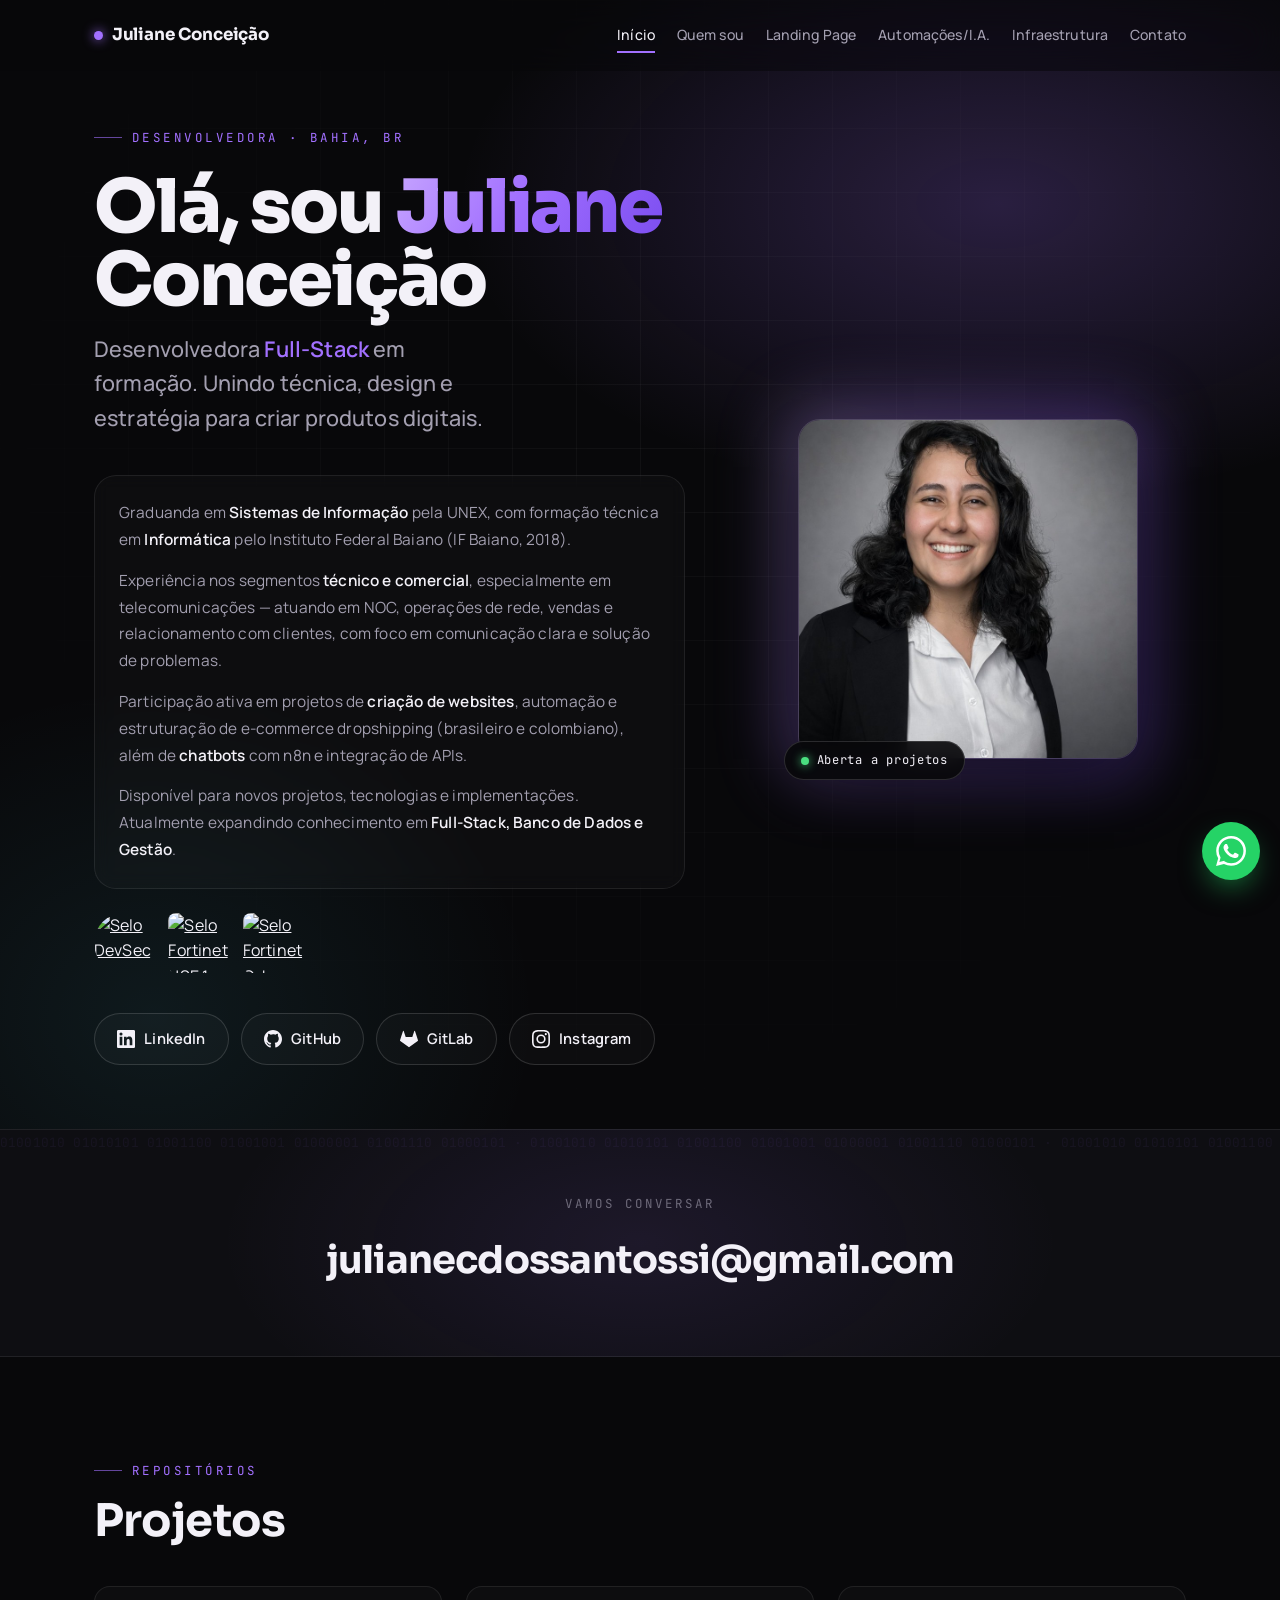
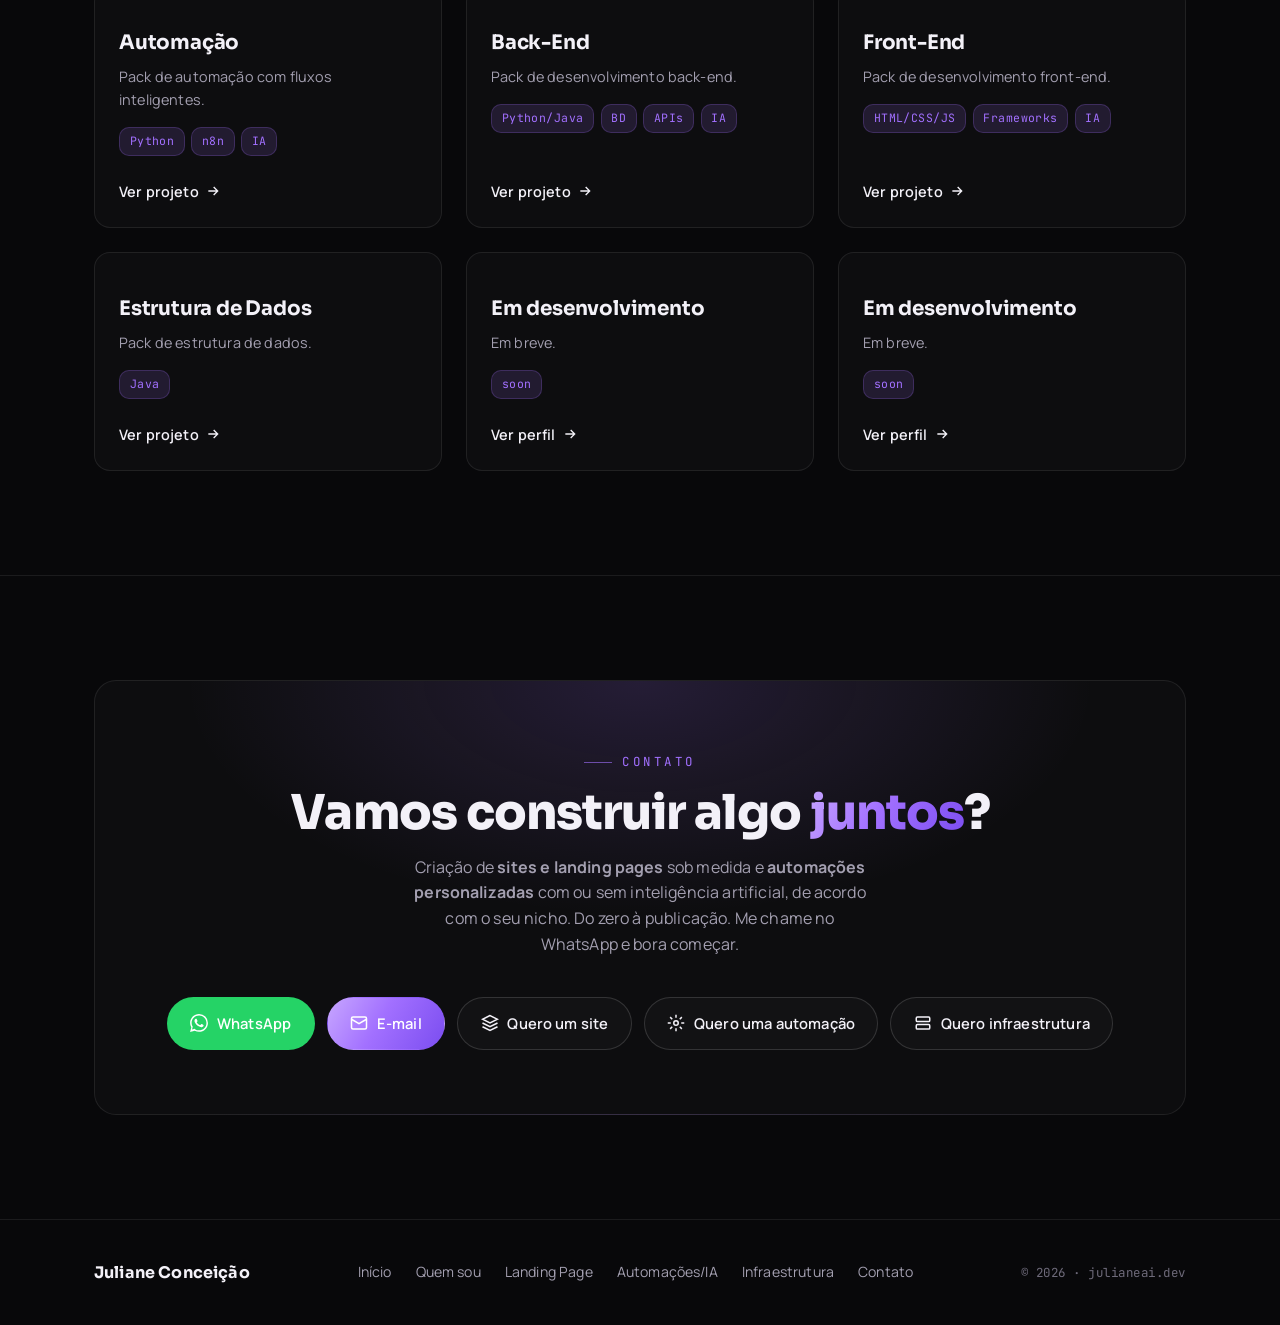
==== commit 348783da: "Update index.html" ====
--- a/index.html
+++ b/index.html
@@ -2,278 +2,282 @@
 <html lang="pt-BR">
 <head>
     <meta charset="UTF-8">
-    <meta name="viewport" content="width=device-width, initial-scale=1.0, viewport-fit=cover">
-    <meta name="theme-color" content="#08080A">
-    <title>Infraestrutura de Rede — Projeto, Fibra Óptica, Segurança & LGPD | Juliane Conceição</title>
+    <meta name="viewport" content="width=device-width, initial-scale=1.0">
+    <title>Juliane Conceição — Desenvolvedora Full-Stack</title>
     <link rel="icon" type="image/jpeg" href="img/favicon.jpg">
-    <meta name="description" content="Projeto, implementação e consultoria em infraestrutura de rede: cabeamento estruturado, fibra óptica, conectividade, segurança da informação e adequação à LGPD. Do diagnóstico à documentação final.">
-    <meta property="og:title" content="Infraestrutura de Rede — Projeto, Fibra Óptica, Segurança & LGPD">
-    <meta property="og:description" content="Infraestrutura de rede sob medida: cabeamento, fibra óptica, conectividade, segurança e LGPD. Do diagnóstico à entrega documentada.">
+    <meta name="description" content="Portfólio de Juliane Conceição — Desenvolvedora Full-Stack. Projetos, automação, back-end, front-end e criação de sites sob medida.">
+    <meta property="og:title" content="Juliane Conceição — Desenvolvedora Full-Stack">
+    <meta property="og:description" content="Portfólio profissional e criação de sites personalizados do zero à publicação.">
     <meta property="og:type" content="website">
 
+    <!-- Fonts -->
     <link rel="preconnect" href="https://fonts.googleapis.com">
     <link rel="preconnect" href="https://fonts.gstatic.com" crossorigin>
     <link href="https://fonts.googleapis.com/css2?family=Sora:wght@400;500;600;700;800&family=Manrope:wght@400;500;600;700&family=JetBrains+Mono:wght@400;500&display=swap" rel="stylesheet">
 
     <link rel="stylesheet" href="css/style.css">
 </head>
-<body class="lp infra">
-
-    <!-- fundo animado -->
-    <div class="lp-bg" aria-hidden="true">
-        <div class="grid"></div>
-        <div class="orb a"></div>
-        <div class="orb b"></div>
-    </div>
+<body>
 
     <!-- NAV -->
     <nav class="nav" id="nav">
         <div class="nav-container">
-            <a href="index.html" class="nav-brand"><span class="dot"></span> Juliane Conceição</a>
-            <button class="nav-toggle" id="navToggle" type="button" aria-label="Abrir menu" aria-controls="navMenu" aria-expanded="false">
+            <a href="#inicio" class="nav-brand">
+                <span class="dot"></span> Juliane Conceição
+            </a>
+            <button class="nav-toggle" id="navToggle" aria-label="Abrir menu" aria-expanded="false">
                 <span></span><span></span><span></span>
             </button>
             <ul class="nav-menu" id="navMenu">
-                <li><a href="index.html" class="nav-link">Início</a></li>
+                <li><a href="#inicio" class="nav-link">Início</a></li>
                 <li><a href="quem-sou.html" class="nav-link">Quem sou</a></li>
                 <li><a href="landingpage.html" class="nav-link">Landing Page</a></li>
-                <li><a href="automacoes.html" class="nav-link">Automações/IA</a></li>
-                <li><a href="infraestrutura.html" class="nav-link active">Infraestrutura</a></li>
-                <li><a href="index.html#contato" class="nav-link">Contato</a></li>
+                <li><a href="automacoes.html" class="nav-link">Automações/I.A.</a></li>
+                <li><a href="infraestrutura.html" class="nav-link">Infraestrutura</a></li>
+                <li><a href="#contato" class="nav-link">Contato</a></li>
             </ul>
         </div>
     </nav>
 
-    <main class="lp-main">
-
-        <!-- HERO -->
-        <header class="lp-hero">
-            <div class="container lp-hero-inner">
-                <span class="lp-chip reveal"><span class="ping"></span> Projeto · Implementação · Consultoria</span>
-                <h1 class="lp-title reveal">
-                    Infraestrutura de rede que <span class="grad">conecta e protege</span>
-                </h1>
-                <p class="lp-sub reveal">
-                    Projetos, implementação e consultoria em <strong>infraestrutura de rede</strong>.
-                    Cabeamento estruturado, <strong>fibra óptica</strong>, conectividade e
-                    <strong>segurança da informação</strong> com adequação à <strong>LGPD</strong>.
-                    Uma base confiável para a sua operação, do diagnóstico à documentação final.
+    <!-- HERO -->
+    <header id="inicio" class="hero">
+        <div class="container">
+            <div class="hero-grid">
+                <div class="hero-intro reveal">
+                    <span class="eyebrow">Desenvolvedora · Bahia, BR</span>
+                    <h1 class="hero-name">
+                        Olá, sou <span class="accent">Juliane</span><br>Conceição
+                    </h1>
+                    <p class="hero-role">
+                        Desenvolvedora <strong>Full-Stack</strong> em formação. Unindo
+                        técnica, design e estratégia para criar produtos digitais.
+                    </p>
+
+                    <div class="about-card">
+                        <div class="about-text">
+                            <p>
+                                Graduanda em <strong>Sistemas de Informação</strong> pela UNEX,
+                                com formação técnica em <strong>Informática</strong> pelo Instituto Federal
+                                Baiano (IF Baiano, 2018).
+                            </p>
+                            <p>
+                                Experiência nos segmentos <strong>técnico e comercial</strong>, especialmente
+                                em telecomunicações — atuando em NOC, operações de rede, vendas e relacionamento
+                                com clientes, com foco em comunicação clara e solução de problemas.
+                            </p>
+                            <p>
+                                Participação ativa em projetos de <strong>criação de websites</strong>, automação
+                                e estruturação de e-commerce dropshipping (brasileiro e colombiano), além de
+                                <strong>chatbots</strong> com n8n e integração de APIs.
+                            </p>
+                            <p>
+                                Disponível para novos projetos, tecnologias e implementações. Atualmente
+                                expandindo conhecimento em <strong>Full-Stack, Banco de Dados e Gestão</strong>.
+                            </p>
+                        </div>
+                    </div>
+
+                    <div class="hero-badges" style="display:flex; align-items:center; gap:.9rem; margin-top:var(--space-md);">
+                        <a href="https://certs.ibsec.com.br/?cert_hash=6b051e30b6884b88" target="_blank" rel="noopener noreferrer" title="DevSecOps na Era da IA — IBSEC">
+                            <img src="https://certs.ibsec.com.br/wp-content/themes/ibsec-2022/stamp/PT-IC-DEVSECOPS-780.png" alt="Selo DevSecOps na Era da IA — IBSEC" style="width:60px; height:60px; border-radius:50%; object-fit:cover;">
+                        </a>
+                        <a href="https://www.credly.com/earner/earned/badge/34ef6b69-6d2f-4dbd-a2e8-60a455d864aa" target="_blank" rel="noopener noreferrer" title="Fortinet NSE 1 Certified in Cybersecurity">
+                            <img src="https://images.credly.com/size/340x340/images/86f2702d-4c21-4d3a-af71-f581a9e62e12/blob" alt="Selo Fortinet NSE 1 Certified in Cybersecurity" style="width:60px; height:60px; border-radius:8px; object-fit:cover;">
+                        </a>
+                        <a href="https://www.credly.com/badges/0b0f281c-5946-4d1c-aa91-15c146969664/linked_in_profile" target="_blank" rel="noopener noreferrer" title="Fortinet Cybersecurity and Cloud Fundamentals 1.0">
+                            <img src="https://images.credly.com/size/340x340/images/0dc7965b-8507-4312-9c12-1add6c50fa49/blob" alt="Selo Fortinet Cybersecurity and Cloud Fundamentals 1.0" style="width:60px; height:60px; border-radius:8px; object-fit:cover;">
+                        </a>
+                    </div>
+
+                    <div class="socials">
+                        <a href="https://www.linkedin.com/in/julianeconceicaosi/" target="_blank" rel="noopener noreferrer" class="btn" aria-label="LinkedIn">
+                            <svg viewBox="0 0 24 24" fill="currentColor"><path d="M20.447 20.452h-3.554v-5.569c0-1.328-.027-3.037-1.852-3.037-1.853 0-2.136 1.445-2.136 2.939v5.667H9.351V9h3.414v1.561h.046c.477-.9 1.637-1.85 3.37-1.85 3.601 0 4.267 2.37 4.267 5.455v6.286zM5.337 7.433a2.062 2.062 0 0 1-2.063-2.065 2.064 2.064 0 1 1 2.063 2.065zm1.782 13.019H3.555V9h3.564v11.452zM22.225 0H1.771C.792 0 0 .774 0 1.729v20.542C0 23.227.792 24 1.771 24h20.451C23.2 24 24 23.227 24 22.271V1.729C24 .774 23.2 0 22.222 0z"/></svg>
+                            LinkedIn
+                        </a>
+                        <a href="https://github.com/7ul14n3" target="_blank" rel="noopener noreferrer" class="btn" aria-label="GitHub">
+                            <svg viewBox="0 0 24 24" fill="currentColor"><path d="M12 0c-6.626 0-12 5.373-12 12 0 5.302 3.438 9.8 8.207 11.387.599.111.793-.261.793-.577v-2.234c-3.338.726-4.033-1.416-4.033-1.416-.546-1.387-1.333-1.756-1.333-1.756-1.089-.745.083-.729.083-.729 1.205.084 1.839 1.237 1.839 1.237 1.07 1.834 2.807 1.304 3.492.997.107-.775.418-1.305.762-1.604-2.665-.305-5.467-1.334-5.467-5.931 0-1.311.469-2.381 1.236-3.221-.124-.303-.535-1.524.117-3.176 0 0 1.008-.322 3.301 1.23A11.5 11.5 0 0 1 12 5.803c1.02.005 2.047.138 3.006.404 2.291-1.552 3.297-1.23 3.297-1.23.653 1.653.242 2.874.118 3.176.77.84 1.235 1.911 1.235 3.221 0 4.609-2.807 5.624-5.479 5.921.43.372.823 1.102.823 2.222v3.293c0 .319.192.694.801.576C20.566 21.797 24 17.3 24 12c0-6.627-5.373-12-12-12z"/></svg>
+                            GitHub
+                        </a>
+                        <a href="https://gitlab.com/julianecdossantossi" target="_blank" rel="noopener noreferrer" class="btn" aria-label="GitLab">
+                            <svg viewBox="0 0 24 24" fill="currentColor"><path d="M23.955 13.587l-1.342-4.135-2.664-8.189a.455.455 0 0 0-.867 0L16.418 9.45H7.582L4.918 1.263a.455.455 0 0 0-.867 0L1.386 9.452.044 13.587a.924.924 0 0 0 .331 1.023L12 23.054l11.625-8.444a.92.92 0 0 0 .33-1.023"/></svg>
+                            GitLab
+                        </a>
+                        <a href="https://www.instagram.com/julianeconceicaosi/" target="_blank" rel="noopener noreferrer" class="btn" aria-label="Instagram">
+                            <svg viewBox="0 0 24 24" fill="currentColor"><path d="M12 2.163c3.204 0 3.584.012 4.85.07 3.252.148 4.771 1.691 4.919 4.919.058 1.265.069 1.645.069 4.849 0 3.205-.012 3.584-.069 4.849-.149 3.225-1.664 4.771-4.919 4.919-1.266.058-1.644.07-4.85.07-3.204 0-3.584-.012-4.849-.07-3.26-.149-4.771-1.699-4.919-4.92-.058-1.265-.07-1.644-.07-4.849 0-3.204.013-3.583.07-4.849.149-3.227 1.664-4.771 4.919-4.919 1.266-.057 1.645-.069 4.849-.069zM12 0C8.741 0 8.333.014 7.053.072 2.695.272.273 2.69.073 7.052.014 8.333 0 8.741 0 12c0 3.259.014 3.668.072 4.948.2 4.358 2.618 6.78 6.98 6.98C8.333 23.986 8.741 24 12 24c3.259 0 3.668-.014 4.948-.072 4.354-.2 6.782-2.618 6.979-6.98.059-1.28.073-1.689.073-4.948 0-3.259-.014-3.667-.072-4.947-.196-4.354-2.617-6.78-6.979-6.98C15.668.014 15.259 0 12 0zm0 5.838a6.162 6.162 0 1 0 0 12.324 6.162 6.162 0 0 0 0-12.324zM12 16a4 4 0 1 1 0-8 4 4 0 0 1 0 8zm6.406-11.845a1.44 1.44 0 1 0 0 2.881 1.44 1.44 0 0 0 0-2.881z"/></svg>
+                            Instagram
+                        </a>
+                    </div>
+                </div>
+
+                <div class="hero-portrait reveal">
+                    <img src="img/juliane.jpg" alt="Retrato de Juliane Conceição" loading="eager">
+                    <div class="portrait-badge"><span class="ping"></span> Aberta a projetos</div>
+                </div>
+            </div>
+        </div>
+    </header>
+
+    <!-- FAIXA E-MAIL -->
+    <section class="band">
+        <div class="mono-bg" aria-hidden="true">01001010 01010101 01001100 01001001 01000001 01001110 01000101 · 01001010 01010101 01001100 01001001 01000001 01001110 01000101 · 01001010 01010101 01001100 01001001</div>
+        <div class="container">
+            <p class="band-label">Vamos conversar</p>
+            <a href="mailto:julianecdossantossi@gmail.com" class="email-link">julianecdossantossi@gmail.com</a>
+        </div>
+    </section>
+
+    <!-- PROJETOS -->
+    <section id="projetos" class="projects">
+        <div class="container">
+            <div class="section-head reveal">
+                <span class="eyebrow">Repositórios</span>
+                <h2 class="section-title">Projetos</h2>
+            </div>
+
+            <div class="projects-grid">
+                <article class="project-card reveal">
+                    <span class="project-index"></span>
+                    <h3 class="project-title">Automação</h3>
+                    <p class="project-description">Pack de automação com fluxos inteligentes.</p>
+                    <div class="project-tags">
+                        <span class="tag">Python</span>
+                        <span class="tag">n8n</span>
+                        <span class="tag">IA</span>
+                    </div>
+                    <a href="https://github.com/7ul14n3/automation.ai" target="_blank" rel="noopener noreferrer" class="project-link">
+                        Ver projeto
+                        <svg width="16" height="16" viewBox="0 0 24 24" fill="none" stroke="currentColor" stroke-width="2"><path d="M5 12h14M13 6l6 6-6 6"/></svg>
+                    </a>
+                </article>
+
+                <article class="project-card reveal">
+                    <span class="project-index"></span>
+                    <h3 class="project-title">Back-End</h3>
+                    <p class="project-description">Pack de desenvolvimento back-end.</p>
+                    <div class="project-tags">
+                        <span class="tag">Python/Java</span>
+                        <span class="tag">BD</span>
+                        <span class="tag">APIs</span>
+                        <span class="tag">IA</span>
+                    </div>
+                    <a href="https://github.com/7ul14n3/dev-back-end" target="_blank" rel="noopener noreferrer" class="project-link">
+                        Ver projeto
+                        <svg width="16" height="16" viewBox="0 0 24 24" fill="none" stroke="currentColor" stroke-width="2"><path d="M5 12h14M13 6l6 6-6 6"/></svg>
+                    </a>
+                </article>
+
+                <article class="project-card reveal">
+                    <span class="project-index"></span>
+                    <h3 class="project-title">Front-End</h3>
+                    <p class="project-description">Pack de desenvolvimento front-end.</p>
+                    <div class="project-tags">
+                        <span class="tag">HTML/CSS/JS</span>
+                        <span class="tag">Frameworks</span>
+                        <span class="tag">IA</span>
+                    </div>
+                    <a href="https://github.com/7ul14n3/dev-front-end" target="_blank" rel="noopener noreferrer" class="project-link">
+                        Ver projeto
+                        <svg width="16" height="16" viewBox="0 0 24 24" fill="none" stroke="currentColor" stroke-width="2"><path d="M5 12h14M13 6l6 6-6 6"/></svg>
+                    </a>
+                </article>
+
+                <article class="project-card reveal">
+                    <span class="project-index"></span>
+                    <h3 class="project-title">Estrutura de Dados</h3>
+                    <p class="project-description">Pack de estrutura de dados.</p>
+                    <div class="project-tags">
+                        <span class="tag">Java</span>
+                    </div>
+                    <a href="https://github.com/7ul14n3/estrutura-dados" target="_blank" rel="noopener noreferrer" class="project-link">
+                        Ver projeto
+                        <svg width="16" height="16" viewBox="0 0 24 24" fill="none" stroke="currentColor" stroke-width="2"><path d="M5 12h14M13 6l6 6-6 6"/></svg>
+                    </a>
+                </article>
+
+                <article class="project-card is-soon reveal">
+                    <span class="project-index"></span>
+                    <h3 class="project-title">Em desenvolvimento</h3>
+                    <p class="project-description">Em breve.</p>
+                    <div class="project-tags">
+                        <span class="tag">soon</span>
+                    </div>
+                    <a href="https://github.com/7ul14n3/" target="_blank" rel="noopener noreferrer" class="project-link">
+                        Ver perfil
+                        <svg width="16" height="16" viewBox="0 0 24 24" fill="none" stroke="currentColor" stroke-width="2"><path d="M5 12h14M13 6l6 6-6 6"/></svg>
+                    </a>
+                </article>
+
+                <article class="project-card is-soon reveal">
+                    <span class="project-index"></span>
+                    <h3 class="project-title">Em desenvolvimento</h3>
+                    <p class="project-description">Em breve.</p>
+                    <div class="project-tags">
+                        <span class="tag">soon</span>
+                    </div>
+                    <a href="https://github.com/7ul14n3/" target="_blank" rel="noopener noreferrer" class="project-link">
+                        Ver perfil
+                        <svg width="16" height="16" viewBox="0 0 24 24" fill="none" stroke="currentColor" stroke-width="2"><path d="M5 12h14M13 6l6 6-6 6"/></svg>
+                    </a>
+                </article>
+            </div>
+        </div>
+    </section>
+
+    <!-- CONTATO -->
+    <section id="contato" class="contact">
+        <div class="container">
+            <div class="contact-wrap reveal">
+                <span class="eyebrow">Contato</span>
+                <h2 class="contact-title">Vamos construir algo <span class="accent">juntos</span>?</h2>
+                <p class="contact-sub">
+                    Criação de <strong>sites e landing pages</strong> sob medida e
+                    <strong>automações personalizadas</strong> com ou sem inteligência artificial,
+                    de acordo com o seu nicho. Do zero à publicação. Me chame no WhatsApp e bora começar.
                 </p>
-                <div class="lp-cta-row reveal">
-                    <a href="#orcamento" class="btn btn-future">
-                        <svg width="18" height="18" viewBox="0 0 24 24" fill="none" stroke="currentColor" stroke-width="2"><path d="m5 12 5 5L20 7"/></svg>
-                        Solicitar diagnóstico
-                    </a>
-                    <a href="#processo" class="btn">Como funciona</a>
+                <div class="contact-actions">
+                    <a href="https://wa.me/5573998363964?text=Tenho%20interesse%20em%20conhecer" target="_blank" rel="noopener noreferrer" class="btn btn-wpp">
+                        <svg width="18" height="18" viewBox="0 0 24 24" fill="currentColor"><path d="M.057 24l1.687-6.163a11.867 11.867 0 0 1-1.587-5.946C.16 5.335 5.495 0 12.05 0a11.817 11.817 0 0 1 8.413 3.488 11.824 11.824 0 0 1 3.48 8.414c-.003 6.557-5.338 11.892-11.893 11.892a11.9 11.9 0 0 1-5.688-1.448L.057 24zm6.597-3.807c1.676.995 3.276 1.591 5.392 1.592 5.448 0 9.886-4.434 9.889-9.885.002-5.462-4.415-9.89-9.881-9.892-5.452 0-9.887 4.434-9.889 9.884a9.86 9.86 0 0 0 1.51 5.26l-.999 3.648 3.978-1.052zm11.387-5.464c-.074-.124-.272-.198-.57-.347-.297-.149-1.758-.868-2.031-.967-.272-.099-.47-.149-.669.149-.198.297-.768.967-.941 1.165-.173.198-.347.223-.644.074-.297-.149-1.255-.462-2.39-1.475-.883-.788-1.48-1.761-1.653-2.059-.173-.297-.018-.458.13-.606.134-.133.297-.347.446-.521.151-.172.2-.296.3-.495.099-.198.05-.372-.025-.521-.075-.148-.669-1.611-.916-2.206-.242-.579-.487-.501-.669-.51l-.57-.01c-.198 0-.52.074-.792.372s-1.04 1.016-1.04 2.479 1.065 2.876 1.213 3.074c.149.198 2.095 3.2 5.076 4.487.709.306 1.263.489 1.694.626.712.226 1.36.194 1.872.118.571-.085 1.758-.719 2.006-1.413.247-.694.247-1.289.173-1.413z"/></svg>
+                        WhatsApp
+                    </a>
+                    <a href="mailto:contato@julianeai.dev" class="btn btn-primary">
+                        <svg width="18" height="18" viewBox="0 0 24 24" fill="none" stroke="currentColor" stroke-width="2"><rect x="2" y="4" width="20" height="16" rx="2"/><path d="m22 7-10 6L2 7"/></svg>
+                        E-mail
+                    </a>
+                    <a href="landingpage.html" class="btn">
+                        <svg width="18" height="18" viewBox="0 0 24 24" fill="none" stroke="currentColor" stroke-width="2"><path d="M12 2 2 7l10 5 10-5-10-5zM2 17l10 5 10-5M2 12l10 5 10-5"/></svg>
+                        Quero um site
+                    </a>
+                    <a href="automacoes.html" class="btn">
+                        <svg width="18" height="18" viewBox="0 0 24 24" fill="none" stroke="currentColor" stroke-width="2"><circle cx="12" cy="12" r="3"/><path d="M12 1v4M12 19v4M4.2 4.2l2.8 2.8M17 17l2.8 2.8M1 12h4M19 12h4M4.2 19.8 7 17M17 7l2.8-2.8"/></svg>
+                        Quero uma automação
+                    </a>
+                    <a href="infraestrutura.html" class="btn">
+                        <svg width="18" height="18" viewBox="0 0 24 24" fill="none" stroke="currentColor" stroke-width="2"><rect x="3" y="4" width="18" height="6" rx="1.5"/><rect x="3" y="14" width="18" height="6" rx="1.5"/><path d="M7 7h.01M7 17h.01"/></svg>
+                        Quero infraestrutura
+                    </a>
                 </div>
             </div>
-        </header>
-
-        <!-- MARQUEE -->
-        <div class="lp-marquee" aria-hidden="true">
-            <div class="lp-marquee-track">
-                <span>Cabeamento Estruturado</span><span>Fibra Óptica</span><span>FTTH / GPON</span>
-                <span>Switches & Roteadores</span><span>VLAN</span><span>Firewall</span>
-                <span>VPN</span><span>Wi-Fi Corporativo</span><span>Backup</span>
-                <span>Segurança</span><span>LGPD</span><span>Racks & Datacenter</span><span>Monitoramento</span>
-                <span>Cabeamento Estruturado</span><span>Fibra Óptica</span><span>FTTH / GPON</span>
-                <span>Switches & Roteadores</span><span>VLAN</span><span>Firewall</span>
-                <span>VPN</span><span>Wi-Fi Corporativo</span><span>Backup</span>
-                <span>Segurança</span><span>LGPD</span><span>Racks & Datacenter</span><span>Monitoramento</span>
-            </div>
-        </div>
-
-        <!-- SERVIÇOS -->
-        <section id="servicos" class="lp-section">
-            <div class="container">
-                <div class="lp-section-head reveal">
-                    <span class="eyebrow">O que eu implemento</span>
-                    <h2 class="lp-h">Uma rede <span class="grad">rápida, estável e segura</span></h2>
-                    <p>Cada projeto começa entendendo a sua operação. Da estrutura física à proteção dos dados, tudo dimensionado para o seu ambiente.</p>
-                </div>
-
-                <div class="lp-services">
-                    <article class="svc-card reveal">
-                        <div class="svc-icon">
-                            <svg viewBox="0 0 24 24" fill="none" stroke="currentColor" stroke-width="1.7"><rect x="3" y="4" width="18" height="6" rx="1.5"/><rect x="3" y="14" width="18" height="6" rx="1.5"/><path d="M7 7h.01M7 17h.01M11 7h6M11 17h6"/></svg>
-                        </div>
-                        <h3>Infraestrutura & Cabeamento</h3>
-                        <p>Redes LAN/WAN, cabeamento estruturado, organização e identificação de racks, switches e roteadores. Base física limpa, padronizada e pronta para crescer.</p>
-                        <span class="svc-tag">Cabeamento · LAN/WAN · Racks</span>
-                    </article>
-
-                    <article class="svc-card featured reveal">
-                        <div class="svc-icon">
-                            <svg viewBox="0 0 24 24" fill="none" stroke="currentColor" stroke-width="1.7"><circle cx="6" cy="12" r="2.4"/><circle cx="18" cy="6" r="2.4"/><circle cx="18" cy="18" r="2.4"/><path d="M8.2 10.8 15.8 7.2M8.2 13.2 15.8 16.8"/></svg>
-                        </div>
-                        <h3>Fibra Óptica</h3>
-                        <p>Redes FTTH/GPON, conectorização e medição de potência e organização. Conectividade de alta velocidade e baixa latência.</p>
-                        <span class="svc-tag">Fibra · FTTH · GPON</span>
-                    </article>
-
-                    <article class="svc-card reveal">
-                        <div class="svc-icon">
-                            <svg viewBox="0 0 24 24" fill="none" stroke="currentColor" stroke-width="1.7"><path d="M12 3 5 6v5c0 4 3 6.6 7 8 4-1.4 7-4 7-8V6l-7-3z"/><path d="m9 12 2 2 4-4"/></svg>
-                        </div>
-                        <h3>Segurança da Informação</h3>
-                        <p>Firewall, segmentação de rede, VPN, controle de acesso e monitoramento contínuo. Proteção contra ameaças e visibilidade total do que acontece na rede.</p>
-                        <span class="svc-tag">Firewall · VPN · Monitoramento</span>
-                    </article>
-
-                    <article class="svc-card reveal">
-                        <div class="svc-icon">
-                            <svg viewBox="0 0 24 24" fill="none" stroke="currentColor" stroke-width="1.7"><rect x="5" y="11" width="14" height="9" rx="2"/><path d="M8 11V8a4 4 0 0 1 8 0v3"/><circle cx="12" cy="15.3" r="1.3"/></svg>
-                        </div>
-                        <h3>Adequação à LGPD</h3>
-                        <p>Mapeamento de dados, políticas de acesso, proteção das informações e boas práticas para deixar a sua estrutura em conformidade com a Lei Geral de Proteção de Dados.</p>
-                        <span class="svc-tag">LGPD · Privacidade · Conformidade</span>
-                    </article>
-
-                    <article class="svc-card reveal">
-                        <div class="svc-icon">
-                            <svg viewBox="0 0 24 24" fill="none" stroke="currentColor" stroke-width="1.7"><path d="M2 8.5a16 16 0 0 1 20 0M5 12a11 11 0 0 1 14 0M8.5 15.5a6 6 0 0 1 7 0"/><circle cx="12" cy="19" r="1.1" fill="currentColor"/></svg>
-                        </div>
-                        <h3>Wi-Fi & Conectividade</h3>
-                        <p>Projeto de cobertura, redes corporativas, rede separada para visitantes e desempenho estável em todos os ambientes. Sinal forte onde você precisa.</p>
-                        <span class="svc-tag">Wi-Fi · Cobertura · Performance</span>
-                    </article>
-
-                    <article class="svc-card reveal">
-                        <div class="svc-icon">
-                            <svg viewBox="0 0 24 24" fill="none" stroke="currentColor" stroke-width="1.7"><rect x="5" y="4" width="14" height="17" rx="2"/><path d="M9 4h6v3H9z"/><path d="M8.5 12h7M8.5 16h4.5"/></svg>
-                        </div>
-                        <h3>Consultoria & Projetos</h3>
-                        <p>Diagnóstico técnico, dimensionamento, documentação e acompanhamento da execução. Você entende cada decisão e fica com um projeto bem registrado.</p>
-                        <span class="svc-tag">Consultoria · Projeto · Documentação</span>
-                    </article>
-                </div>
-            </div>
-        </section>
-
-        <!-- PROCESSO -->
-        <section id="processo" class="lp-section">
-            <div class="container">
-                <div class="lp-section-head reveal">
-                    <span class="eyebrow">Do diagnóstico à entrega</span>
-                    <h2 class="lp-h">Um acompanhamento <span class="grad">completo</span></h2>
-                    <p>Você não precisa entender de redes. Eu avalio, projeto, implemento e documento e você acompanha cada etapa com clareza.</p>
-                </div>
-
-                <div class="lp-process">
-                    <div class="step reveal">
-                        <div class="step-num">01</div>
-                        <h4>Levantamento & Diagnóstico</h4>
-                        <p>Avalio o ambiente, entendo a operação e identifico gargalos, riscos e necessidades reais de rede e segurança.</p>
-                    </div>
-                    <div class="step reveal">
-                        <div class="step-num">02</div>
-                        <h4>Projeto & Dimensionamento</h4>
-                        <p>Desenho a topologia, dimensiono cabeamento e equipamentos e defino os padrões de segurança e de conformidade.</p>
-                    </div>
-                    <div class="step reveal">
-                        <div class="step-num">03</div>
-                        <h4>Implementação & Cabeamento</h4>
-                        <p>Executo a instalação — cabeamento, fibra, racks e ativos de rede — com organização, identificação e padrão profissional.</p>
-                    </div>
-                    <div class="step reveal">
-                        <div class="step-num">04</div>
-                        <h4>Segurança & LGPD</h4>
-                        <p>Analiso firewall, segmentação e acessos, e aplico boas práticas de proteção de dados e adequação à LGPD.</p>
-                    </div>
-                    <div class="step reveal">
-                        <div class="step-num">05</div>
-                        <h4>Testes, Documentação & Entrega</h4>
-                        <p>Certifico e testo cada ponto, documento toda a rede e entrego com orientação de uso e plano de manutenção.</p>
-                    </div>
-                </div>
-            </div>
-        </section>
-
-        <!-- SEGURANÇA & LGPD -->
-        <section class="lp-section">
-            <div class="container">
-                <div class="lp-method reveal">
-                    <div class="lp-method-grid">
-                        <div>
-                            <span class="eyebrow">Segurança & LGPD</span>
-                            <h2 class="lp-h" style="margin-top:1rem">Rede estável, dados <span class="grad">protegidos</span></h2>
-                            <p style="color:var(--muted); margin-top:1rem; line-height:1.7;">
-                                Infraestrutura não é só velocidade — é também proteção. Cada projeto segue
-                                boas práticas de segurança e os princípios da <strong>LGPD</strong>, para
-                                que a sua rede seja confiável e os dados da sua empresa e dos seus clientes
-                                sejam tratados com o cuidado que a lei exige.
-                            </p>
-                        </div>
-                        <ul class="method-list">
-                            <li>
-                                <svg viewBox="0 0 24 24" fill="none" stroke="currentColor" stroke-width="2"><path d="m5 12 5 5L20 7"/></svg>
-                                <span><strong>Segmentação de rede</strong> — separa setores, visitantes e sistemas críticos.</span>
-                            </li>
-                            <li>
-                                <svg viewBox="0 0 24 24" fill="none" stroke="currentColor" stroke-width="2"><path d="m5 12 5 5L20 7"/></svg>
-                                <span><strong>Controle de acesso</strong> — quem acessa o quê, com regras e credenciais claras.</span>
-                            </li>
-                            <li>
-                                <svg viewBox="0 0 24 24" fill="none" stroke="currentColor" stroke-width="2"><path d="m5 12 5 5L20 7"/></svg>
-                                <span><strong>Criptografia & VPN</strong> — acesso remoto seguro para a sua equipe.</span>
-                            </li>
-                            <li>
-                                <svg viewBox="0 0 24 24" fill="none" stroke="currentColor" stroke-width="2"><path d="m5 12 5 5L20 7"/></svg>
-                                <span><strong>Backup & redundância</strong> — continuidade mesmo diante de falhas.</span>
-                            </li>
-                            <li>
-                                <svg viewBox="0 0 24 24" fill="none" stroke="currentColor" stroke-width="2"><path d="m5 12 5 5L20 7"/></svg>
-                                <span><strong>Adequação à LGPD</strong> — mapeamento, políticas e proteção de dados pessoais.</span>
-                            </li>
-                            <li>
-                                <svg viewBox="0 0 24 24" fill="none" stroke="currentColor" stroke-width="2"><path d="m5 12 5 5L20 7"/></svg>
-                                <span><strong>Documentação completa</strong> — tudo registrado para manutenção e auditoria.</span>
-                            </li>
-                        </ul>
-                    </div>
-                </div>
-            </div>
-        </section>
-
-        <!-- CTA FINAL -->
-        <section id="orcamento" class="lp-final">
-            <div class="container">
-                <div class="lp-final-card reveal">
-                    <span class="eyebrow" style="justify-content:center;">Vamos começar</span>
-                    <h2>Pronto para uma rede <span class="grad">de verdade</span>?</h2>
-                    <p>
-                        Me conta sobre o seu ambiente. Faço um
-                        diagnóstico e um projeto de infraestrutura sob medida.
-                    </p>
-                    <div class="lp-cta-row">
-                        <a href="https://wa.me/5573998363964?text=Tenho%20interesse%20em%20infraestrutura%20de%20rede" target="_blank" rel="noopener noreferrer" class="btn btn-future">
-                            <svg width="18" height="18" viewBox="0 0 24 24" fill="currentColor"><path d="M.057 24l1.687-6.163a11.867 11.867 0 0 1-1.587-5.946C.16 5.335 5.495 0 12.05 0a11.817 11.817 0 0 1 8.413 3.488 11.824 11.824 0 0 1 3.48 8.414c-.003 6.557-5.338 11.892-11.893 11.892a11.9 11.9 0 0 1-5.688-1.448L.057 24zm6.597-3.807c1.676.995 3.276 1.591 5.392 1.592 5.448 0 9.886-4.434 9.889-9.885.002-5.462-4.415-9.89-9.881-9.892-5.452 0-9.887 4.434-9.889 9.884a9.86 9.86 0 0 0 1.51 5.26l-.999 3.648 3.978-1.052zm11.387-5.464c-.074-.124-.272-.198-.57-.347-.297-.149-1.758-.868-2.031-.967-.272-.099-.47-.149-.669.149-.198.297-.768.967-.941 1.165-.173.198-.347.223-.644.074-.297-.149-1.255-.462-2.39-1.475-.883-.788-1.48-1.761-1.653-2.059-.173-.297-.018-.458.13-.606.134-.133.297-.347.446-.521.151-.172.2-.296.3-.495.099-.198.05-.372-.025-.521-.075-.148-.669-1.611-.916-2.206-.242-.579-.487-.501-.669-.51l-.57-.01c-.198 0-.52.074-.792.372s-1.04 1.016-1.04 2.479 1.065 2.876 1.213 3.074c.149.198 2.095 3.2 5.076 4.487.709.306 1.263.489 1.694.626.712.226 1.36.194 1.872.118.571-.085 1.758-.719 2.006-1.413.247-.694.247-1.289.173-1.413z"/></svg>
-                            Falar no WhatsApp
-                        </a>
-                        <a href="mailto:contato@julianeai.dev?subject=Quero%20um%20projeto%20de%20infraestrutura&body=Ol%C3%A1%20Juliane!%20Tenho%20interesse%20em%20um%20projeto%20de%20infraestrutura%20de%20rede.%20Meu%20ambiente%20%C3%A9..." class="btn">Enviar e-mail</a>
-                    </div>
-                </div>
-            </div>
-        </section>
-    </main>
+        </div>
+    </section>
 
     <!-- FOOTER -->
     <footer class="footer">
         <div class="container footer-inner">
             <span class="footer-brand">Juliane Conceição</span>
-            <div class="footer-links">
-                <a href="index.html">Início</a>
+                        <div class="footer-links">
+                <a href="#inicio">Início</a>
                 <a href="quem-sou.html">Quem sou</a>
                 <a href="landingpage.html">Landing Page</a>
                 <a href="automacoes.html">Automações/IA</a>
                 <a href="infraestrutura.html">Infraestrutura</a>
-                <a href="index.html#contato">Contato</a>
+                <a href="#contato">Contato</a>
             </div>
             <span class="footer-meta">© 2026 · julianeai.dev</span>
         </div>
     </footer>
 
-    <a href="https://wa.me/5573998363964?text=Tenho%20interesse%20em%20infraestrutura%20de%20rede" target="_blank" rel="noopener noreferrer" class="wpp-float" aria-label="Falar no WhatsApp">
+    <!-- WhatsApp flutuante -->
+    <a href="https://wa.me/5573998363964?text=Tenho%20interesse%20em%20conhecer" target="_blank" rel="noopener noreferrer" class="wpp-float" aria-label="Falar no WhatsApp">
         <svg viewBox="0 0 24 24" fill="currentColor"><path d="M.057 24l1.687-6.163a11.867 11.867 0 0 1-1.587-5.946C.16 5.335 5.495 0 12.05 0a11.817 11.817 0 0 1 8.413 3.488 11.824 11.824 0 0 1 3.48 8.414c-.003 6.557-5.338 11.892-11.893 11.892a11.9 11.9 0 0 1-5.688-1.448L.057 24zm6.597-3.807c1.676.995 3.276 1.591 5.392 1.592 5.448 0 9.886-4.434 9.889-9.885.002-5.462-4.415-9.89-9.881-9.892-5.452 0-9.887 4.434-9.889 9.884a9.86 9.86 0 0 0 1.51 5.26l-.999 3.648 3.978-1.052zm11.387-5.464c-.074-.124-.272-.198-.57-.347-.297-.149-1.758-.868-2.031-.967-.272-.099-.47-.149-.669.149-.198.297-.768.967-.941 1.165-.173.198-.347.223-.644.074-.297-.149-1.255-.462-2.39-1.475-.883-.788-1.48-1.761-1.653-2.059-.173-.297-.018-.458.13-.606.134-.133.297-.347.446-.521.151-.172.2-.296.3-.495.099-.198.05-.372-.025-.521-.075-.148-.669-1.611-.916-2.206-.242-.579-.487-.501-.669-.51l-.57-.01c-.198 0-.52.074-.792.372s-1.04 1.016-1.04 2.479 1.065 2.876 1.213 3.074c.149.198 2.095 3.2 5.076 4.487.709.306 1.263.489 1.694.626.712.226 1.36.194 1.872.118.571-.085 1.758-.719 2.006-1.413.247-.694.247-1.289.173-1.413z"/></svg>
     </a>
 
--- a/css/style.css
+++ b/css/style.css
@@ -1480,3 +1480,511 @@
     .about-hero-grid { grid-template-columns: 1fr; gap: var(--space-lg); }
     .about-photo { order: -1; max-width: 460px; margin: 0 auto; width: 100%; }
 }
+
+
+/* =====================================================================
+   RESPONSIVIDADE REFORCADA — desktop, tablet e mobile
+   ===================================================================== */
+
+/* Evita estouro horizontal causado por imagens, textos e grids. */
+html {
+    width: 100%;
+    overflow-x: hidden;
+    scroll-padding-top: 86px;
+}
+
+body {
+    width: 100%;
+    min-width: 0;
+}
+
+body.menu-open {
+    overflow: hidden;
+    touch-action: none;
+}
+
+main,
+header,
+section,
+footer,
+.container,
+.nav-container,
+.hero-grid,
+.about-hero-grid,
+.lp-method-grid,
+.projects-grid,
+.lp-services,
+.lp-process,
+.journey-grid {
+    min-width: 0;
+}
+
+img,
+svg,
+video,
+canvas,
+iframe {
+    max-width: 100%;
+}
+
+img {
+    height: auto;
+}
+
+h1,
+h2,
+h3,
+h4,
+p,
+a,
+span {
+    overflow-wrap: break-word;
+}
+
+/* Grids fluidos: também funcionam em celulares abaixo de 320 px. */
+.projects-grid {
+    grid-template-columns: repeat(auto-fit, minmax(min(100%, 280px), 1fr));
+}
+
+.lp-services {
+    grid-template-columns: repeat(auto-fit, minmax(min(100%, 270px), 1fr));
+}
+
+.lp-process {
+    grid-template-columns: repeat(auto-fit, minmax(min(100%, 210px), 1fr));
+}
+
+.journey-grid {
+    grid-template-columns: repeat(auto-fit, minmax(min(100%, 220px), 1fr));
+}
+
+/* Melhora a distribuição do cabeçalho em larguras intermediárias. */
+.nav-brand {
+    min-width: 0;
+    flex-shrink: 1;
+}
+
+.nav-menu {
+    min-width: 0;
+}
+
+.nav-toggle {
+    min-width: 44px;
+    min-height: 44px;
+    align-items: center;
+    justify-content: center;
+    touch-action: manipulation;
+}
+
+.nav-link,
+.btn,
+.carousel-btn,
+.carousel-dots button,
+.wpp-float {
+    touch-action: manipulation;
+    -webkit-tap-highlight-color: transparent;
+}
+
+.hero-badges {
+    display: flex;
+    align-items: center;
+    flex-wrap: wrap;
+    gap: .9rem;
+    margin-top: var(--space-md);
+}
+
+.hero-badges a {
+    display: inline-flex;
+    border-radius: 12px;
+}
+
+.email-link {
+    max-width: 100%;
+    overflow-wrap: anywhere;
+}
+
+.footer-links {
+    flex-wrap: wrap;
+    justify-content: center;
+    row-gap: .6rem;
+}
+
+/* Tablet e notebooks compactos. */
+@media (max-width: 1100px) {
+    .nav-container {
+        padding-inline: 1.25rem;
+    }
+
+    .nav-menu {
+        gap: .95rem;
+    }
+
+    .nav-link {
+        font-size: .83rem;
+    }
+
+    .hero-grid,
+    .about-hero-grid {
+        gap: 2rem;
+    }
+}
+
+@media (max-width: 920px) {
+    .nav {
+        background: rgba(8, 8, 10, .88);
+    }
+
+    .nav-container {
+        height: 66px;
+    }
+
+    .nav-menu {
+        inset: 66px 0 auto 0;
+        max-height: calc(100dvh - 66px);
+        padding: .75rem 1rem calc(1rem + env(safe-area-inset-bottom));
+        overscroll-behavior: contain;
+        box-shadow: 0 22px 45px rgba(0, 0, 0, .35);
+    }
+
+    .nav-menu li {
+        border-bottom: 1px solid var(--line);
+    }
+
+    .nav-menu li:last-child {
+        border-bottom: 0;
+    }
+
+    .nav-link {
+        min-height: 46px;
+        display: flex;
+        align-items: center;
+        font-size: .98rem;
+        padding: .7rem .25rem;
+    }
+
+    .nav-link::after {
+        bottom: 6px;
+    }
+
+    .hero,
+    .lp-hero,
+    .about-hero {
+        padding-top: 100px;
+    }
+
+    .hero {
+        min-height: auto;
+    }
+
+    .lp-hero {
+        min-height: min(820px, 100svh);
+    }
+
+    .hero-grid,
+    .about-hero-grid {
+        text-align: center;
+    }
+
+    .hero-role,
+    .about-bio p {
+        margin-inline: auto;
+    }
+
+    .hero-badges,
+    .socials,
+    .about-stats {
+        justify-content: center;
+    }
+
+    .about-card {
+        text-align: left;
+    }
+
+    .lp-method {
+        padding: clamp(1.4rem, 4vw, 2.5rem);
+    }
+
+    .footer-inner {
+        align-items: center;
+    }
+}
+
+/* Celulares. */
+@media (max-width: 640px) {
+    :root {
+        --space-md: 1.15rem;
+        --space-lg: 1.75rem;
+        --space-xl: 2.7rem;
+        --space-xxl: 4rem;
+    }
+
+    html {
+        font-size: 15.5px;
+        scroll-padding-top: 74px;
+    }
+
+    .container,
+    .nav-container {
+        padding-inline: clamp(1rem, 5vw, 1.25rem);
+    }
+
+    .nav-brand {
+        max-width: calc(100vw - 94px);
+        font-size: .96rem;
+        white-space: nowrap;
+        overflow: hidden;
+        text-overflow: ellipsis;
+    }
+
+    .hero,
+    .lp-hero,
+    .about-hero {
+        padding-top: 94px;
+    }
+
+    .hero {
+        padding-bottom: 3rem;
+    }
+
+    .lp-hero {
+        min-height: auto;
+        padding-bottom: 3.25rem;
+    }
+
+    .hero-name {
+        font-size: clamp(2.35rem, 13vw, 3.45rem);
+        line-height: 1;
+    }
+
+    .lp-title {
+        font-size: clamp(2.2rem, 12vw, 3.55rem);
+        line-height: 1.02;
+    }
+
+    .about-bio h1 {
+        font-size: clamp(2.15rem, 11vw, 3.1rem);
+    }
+
+    .hero-role,
+    .lp-sub {
+        font-size: 1rem;
+    }
+
+    .about-card,
+    .svc-card,
+    .step,
+    .journey-card {
+        padding: 1.2rem;
+    }
+
+    .lp-section-head {
+        margin-bottom: 2rem;
+    }
+
+    .lp-section-head .lp-h,
+    .section-title {
+        font-size: clamp(1.75rem, 9vw, 2.35rem);
+    }
+
+    .lp-cta-row,
+    .contact-actions,
+    .socials {
+        width: 100%;
+        gap: .7rem;
+    }
+
+    .lp-cta-row .btn,
+    .contact-actions .btn {
+        width: 100%;
+        min-height: 48px;
+        white-space: normal;
+        text-align: center;
+    }
+
+    .socials .btn {
+        flex: 1 1 calc(50% - .7rem);
+        min-width: 132px;
+        min-height: 46px;
+        padding-inline: .9rem;
+    }
+
+    .hero-badges {
+        gap: .75rem !important;
+    }
+
+    .hero-badges img {
+        width: 54px !important;
+        height: 54px !important;
+    }
+
+    .hero-portrait img {
+        width: min(260px, 78vw);
+    }
+
+    .portrait-badge {
+        left: 50%;
+        bottom: -16px;
+        transform: translateX(-50%);
+        width: max-content;
+        max-width: calc(100vw - 2rem);
+    }
+
+    .lp-chip,
+    .eyebrow {
+        letter-spacing: .16em;
+    }
+
+    .lp-marquee {
+        margin-top: 2.5rem;
+    }
+
+    .lp-marquee-track {
+        gap: 1.7rem;
+        font-size: .75rem;
+        animation-duration: 28s;
+    }
+
+    .lp-method {
+        padding: 1.25rem;
+    }
+
+    .method-list li {
+        font-size: .92rem;
+    }
+
+    .contact-wrap,
+    .lp-final-card {
+        padding: 2rem 1.1rem;
+        border-radius: var(--r-md);
+    }
+
+    .email-link {
+        font-size: clamp(1.05rem, 6.4vw, 1.55rem);
+    }
+
+    .carousel-btn {
+        width: 40px;
+        height: 40px;
+    }
+
+    .carousel-slide .cap {
+        padding: 3.2rem 1rem 2.55rem;
+        font-size: .74rem;
+    }
+
+    .carousel-dots {
+        bottom: 12px;
+        max-width: calc(100% - 7rem);
+        flex-wrap: wrap;
+        justify-content: center;
+    }
+
+    .about-stats {
+        display: grid;
+        grid-template-columns: repeat(2, minmax(0, 1fr));
+        width: 100%;
+        gap: .8rem;
+    }
+
+    .stat {
+        padding: .85rem;
+        border: 1px solid var(--line);
+        border-radius: var(--r-sm);
+        background: var(--surface);
+    }
+
+    .stat:last-child:nth-child(odd) {
+        grid-column: 1 / -1;
+    }
+
+    .stat .num {
+        font-size: 1.25rem;
+    }
+
+    .footer {
+        padding-bottom: calc(var(--space-lg) + env(safe-area-inset-bottom));
+    }
+
+    .footer-links {
+        width: 100%;
+        gap: .5rem 1rem;
+    }
+
+    .footer-links a {
+        font-size: .82rem;
+    }
+
+    .wpp-float {
+        right: max(14px, env(safe-area-inset-right));
+        bottom: max(14px, env(safe-area-inset-bottom));
+        width: 54px;
+        height: 54px;
+    }
+
+    .wpp-float::after {
+        display: none;
+    }
+}
+
+/* Celulares muito estreitos. */
+@media (max-width: 380px) {
+    .container,
+    .nav-container {
+        padding-inline: .9rem;
+    }
+
+    .nav-brand {
+        font-size: .9rem;
+    }
+
+    .hero-name,
+    .lp-title,
+    .about-bio h1 {
+        letter-spacing: -.04em;
+    }
+
+    .socials .btn {
+        flex-basis: 100%;
+    }
+
+    .about-stats {
+        grid-template-columns: 1fr;
+    }
+
+    .stat:last-child:nth-child(odd) {
+        grid-column: auto;
+    }
+
+    .lp-chip {
+        max-width: 100%;
+        white-space: normal;
+        justify-content: center;
+        text-align: center;
+    }
+}
+
+/* Telas baixas em modo paisagem. */
+@media (max-height: 560px) and (orientation: landscape) {
+    .hero,
+    .lp-hero,
+    .about-hero {
+        min-height: auto;
+        padding-top: 88px;
+    }
+
+    .nav-menu {
+        max-height: calc(100dvh - 66px);
+    }
+}
+
+/* Hover apenas em dispositivos que realmente possuem cursor. */
+@media (hover: none) {
+    .project-card:hover,
+    .svc-card:hover,
+    .step:hover,
+    .journey-card:hover,
+    .btn:hover,
+    .wpp-float:hover {
+        transform: none;
+    }
+}
